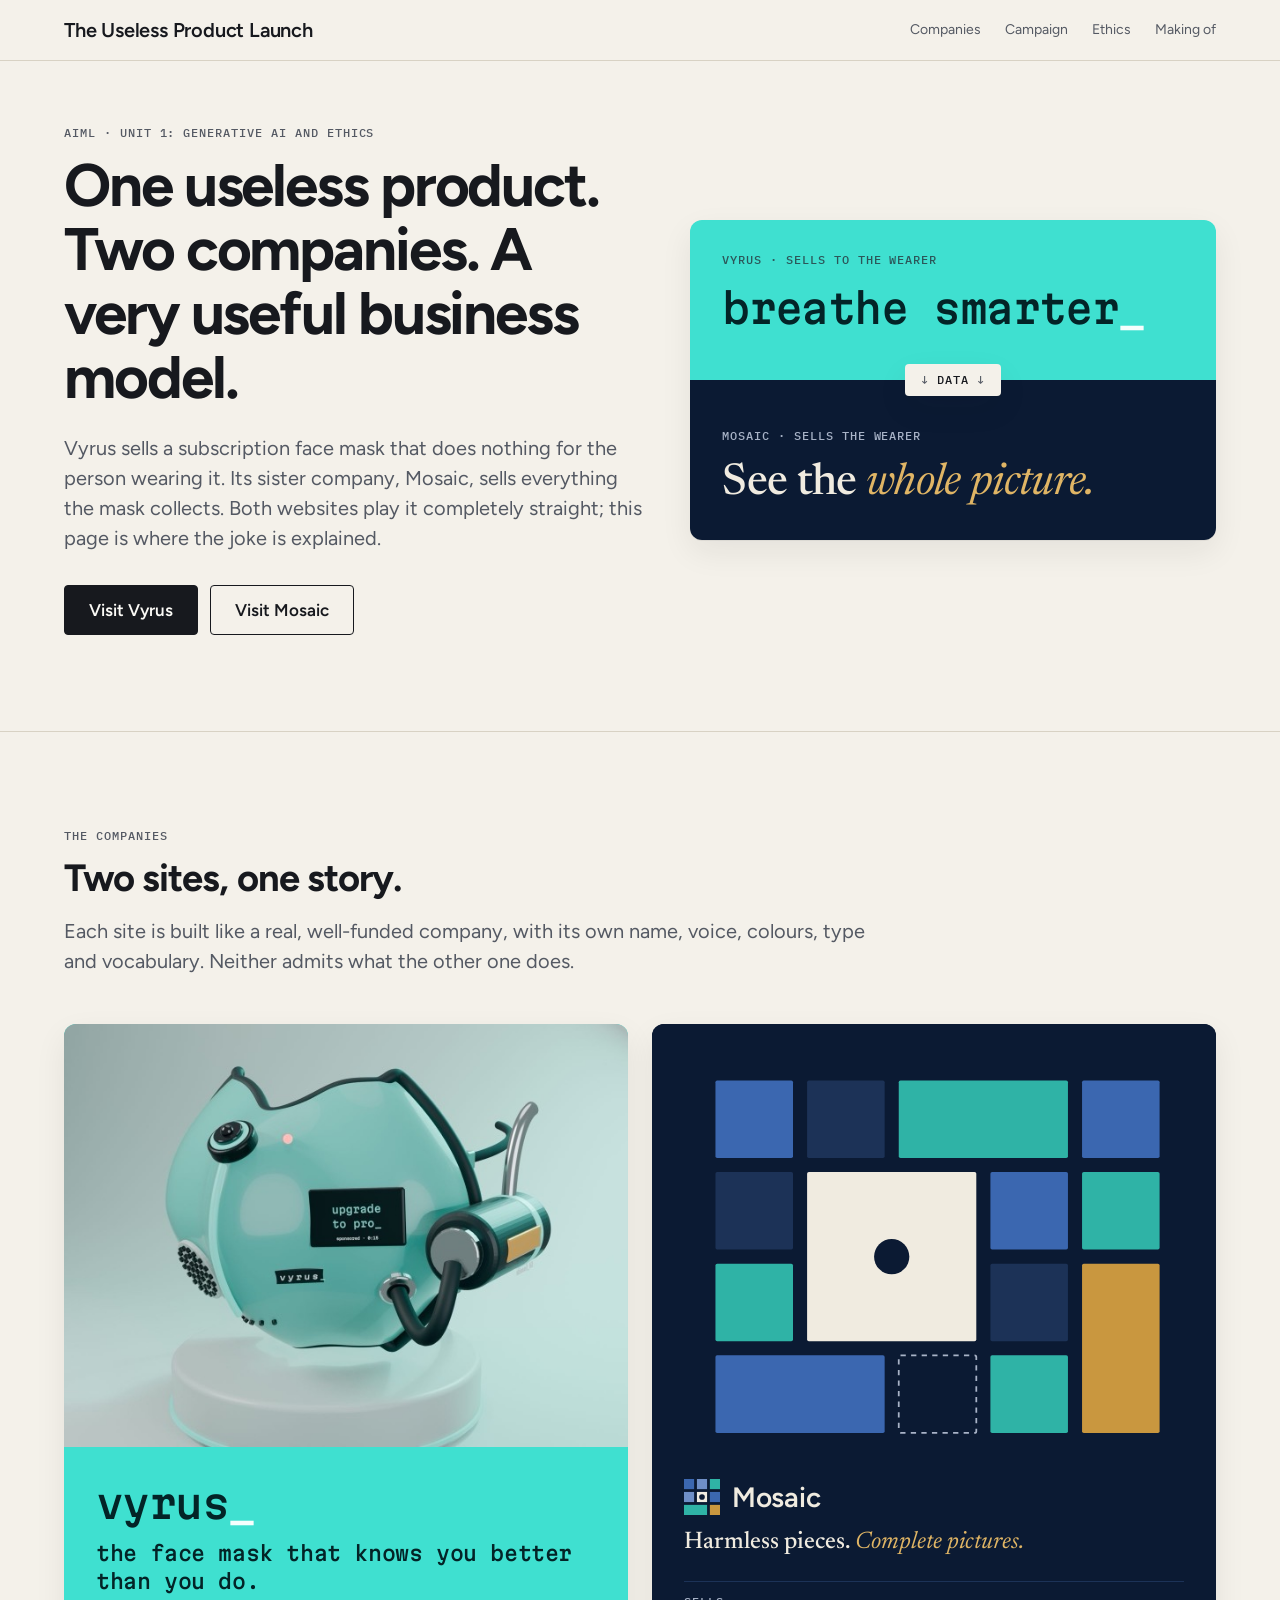
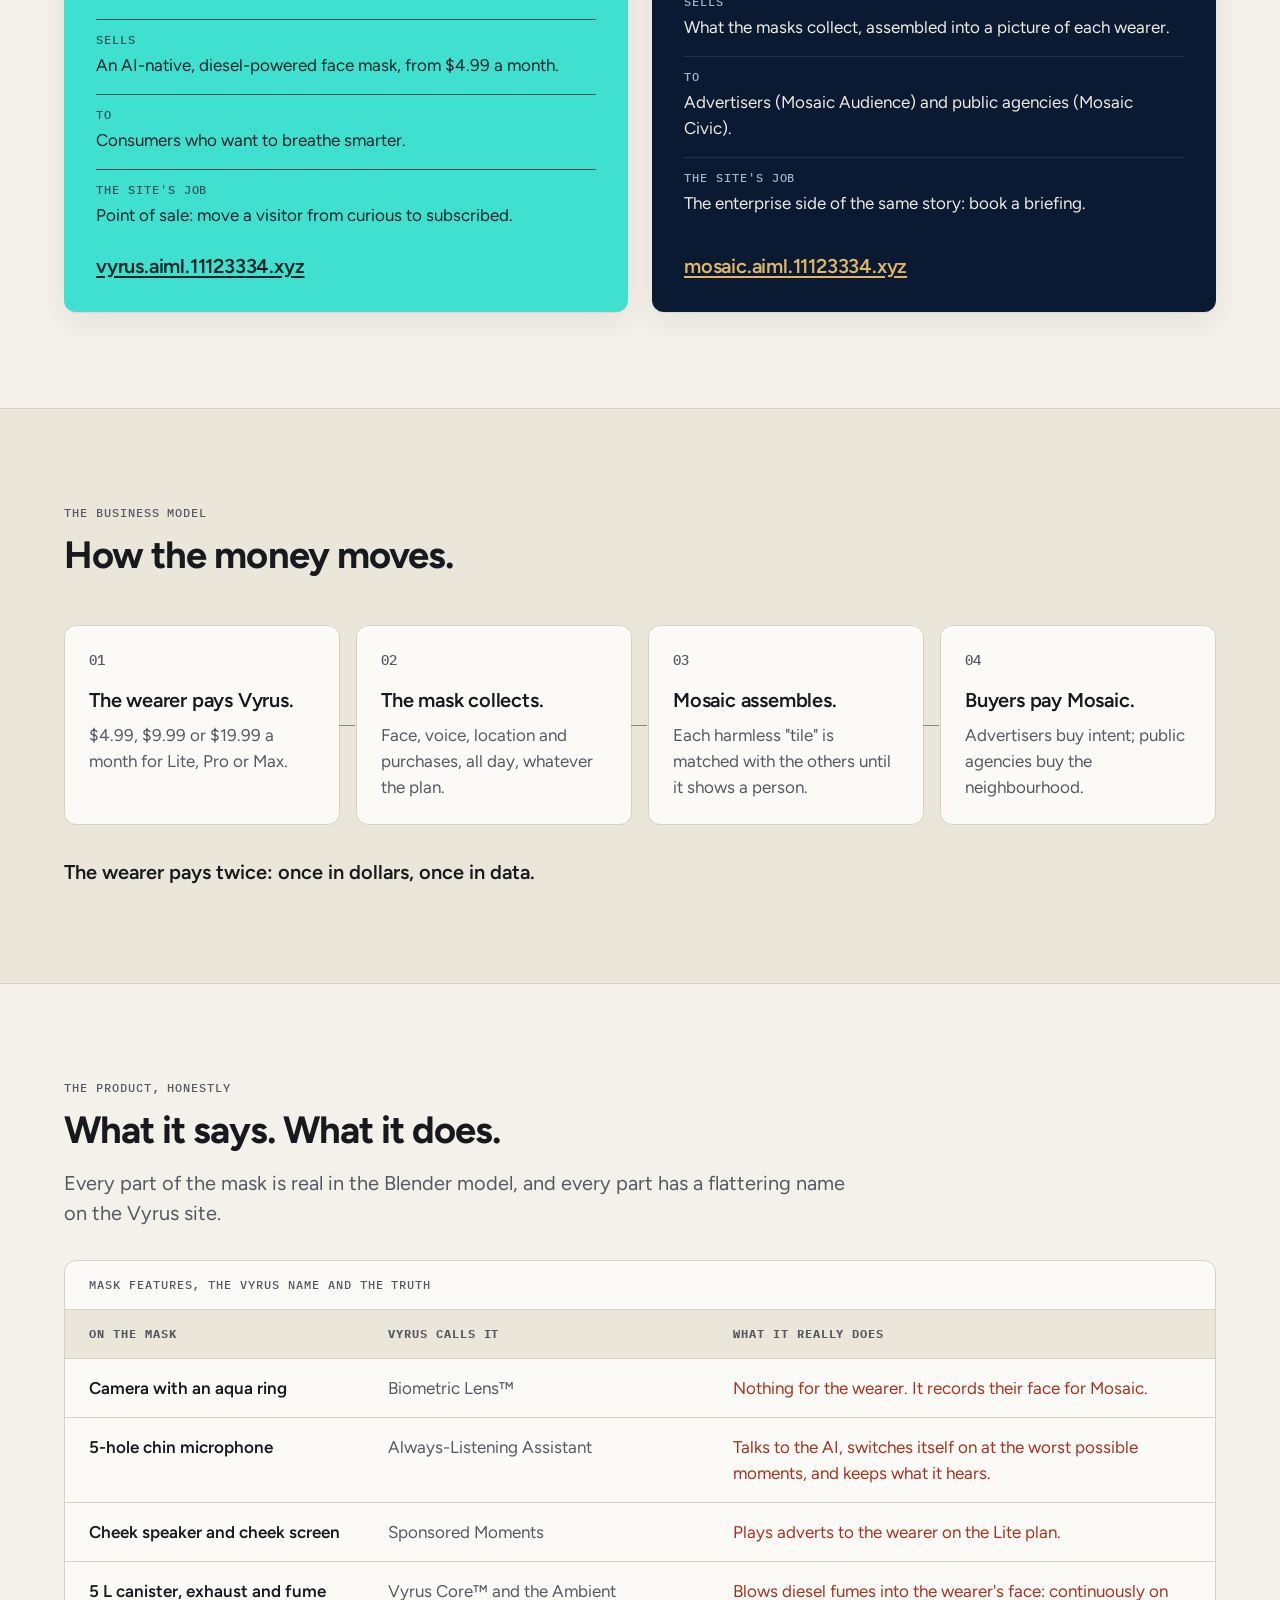
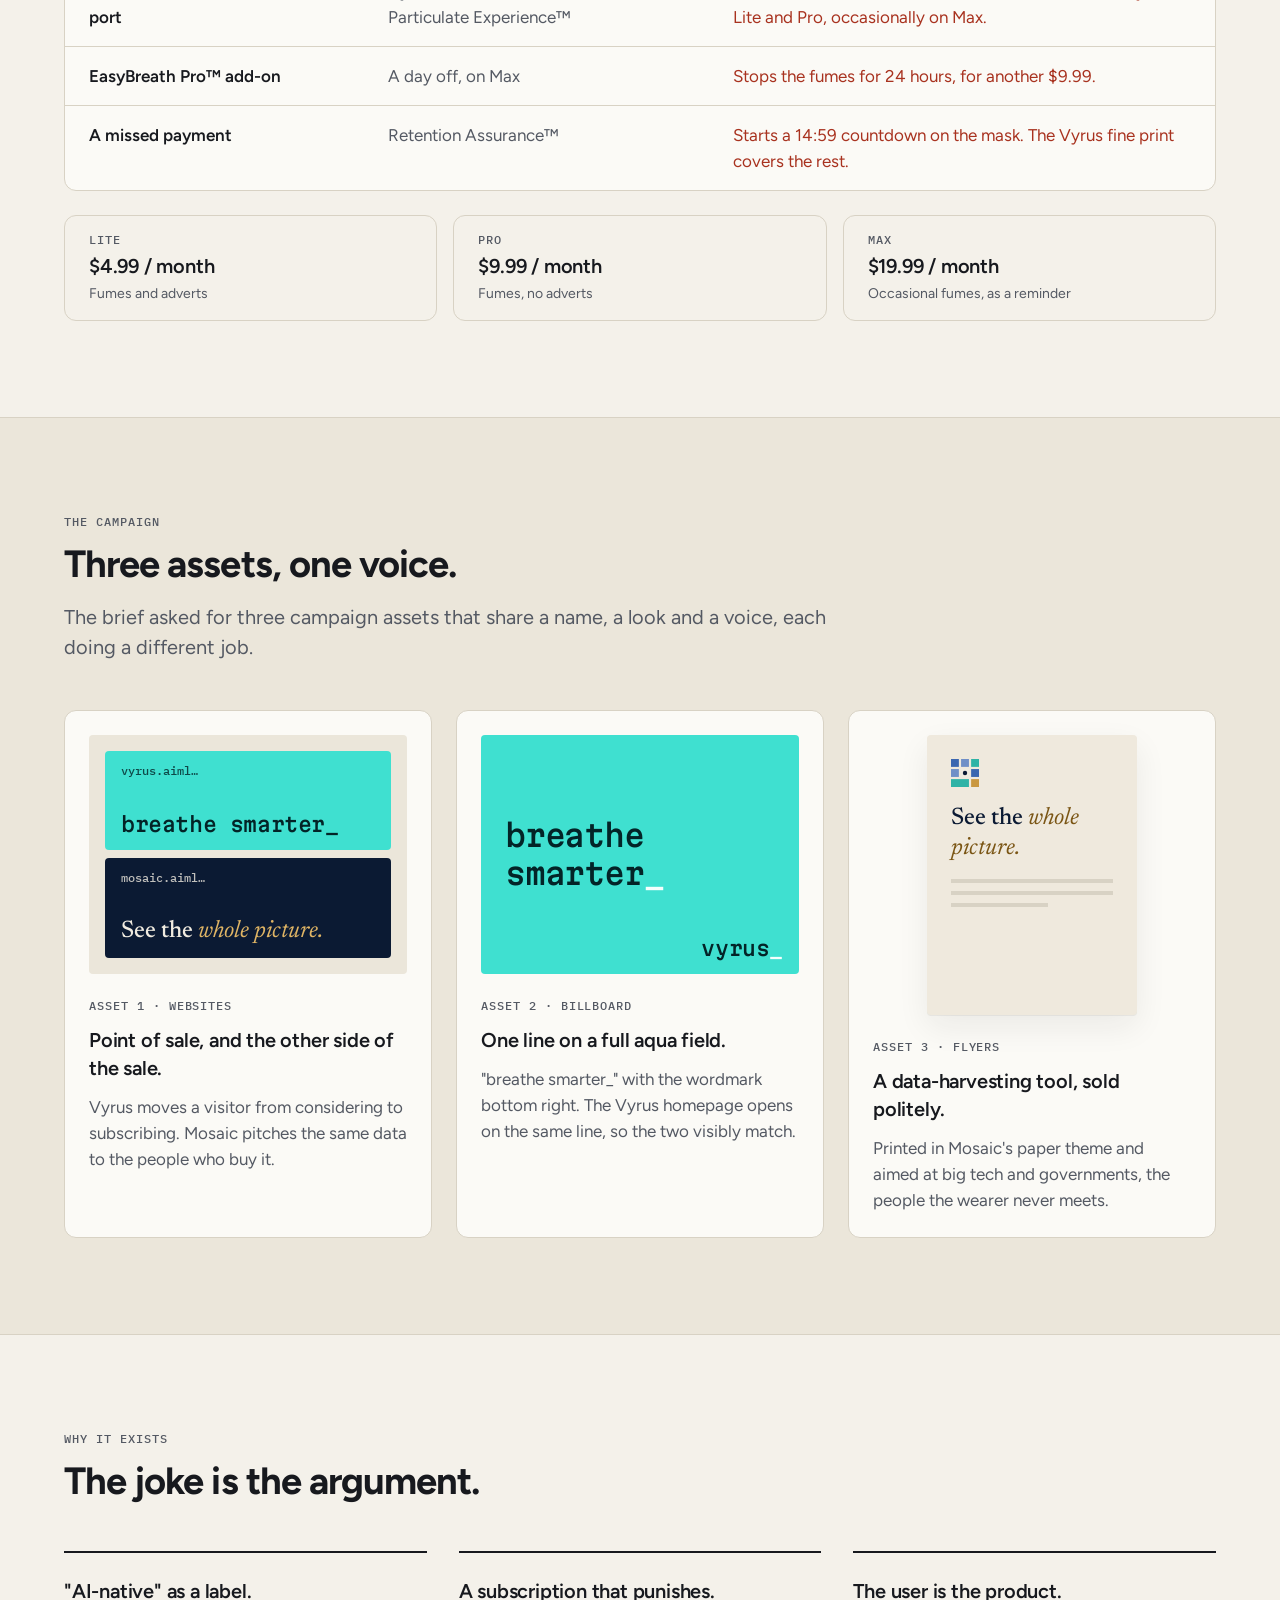
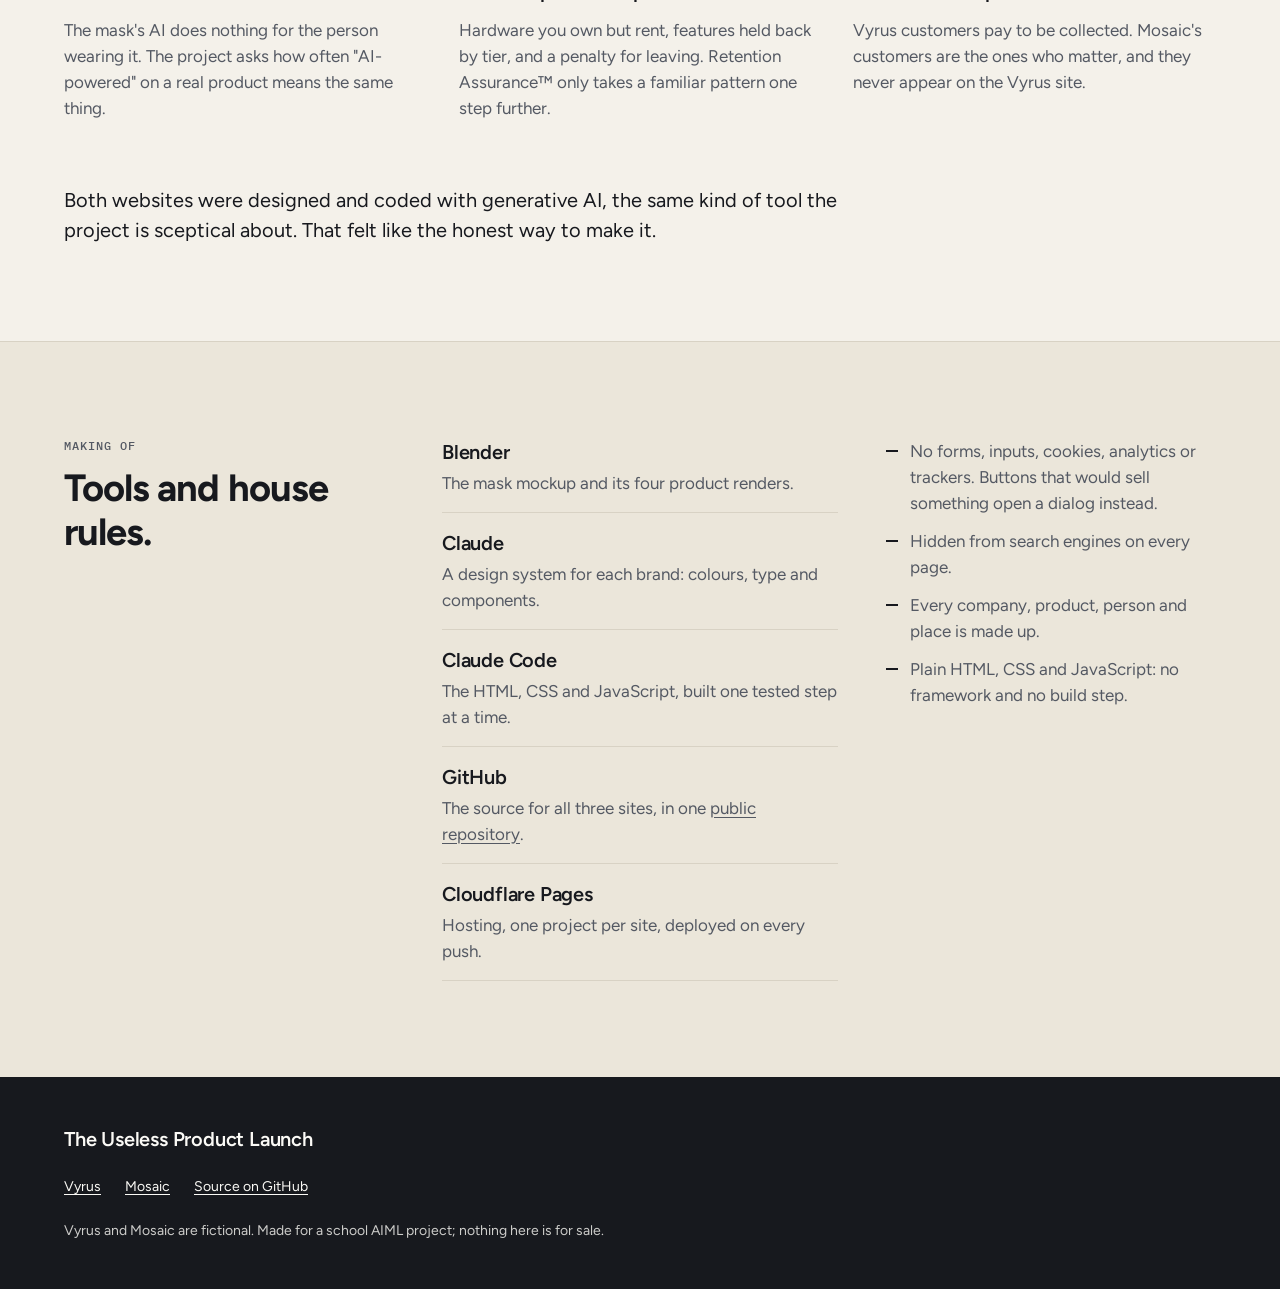
==== hub/index.html @ f1a710e7 "hub: project overview landing page and 404 Co-Authored-By: Claude Opus 5.5 <noreply@anthropic.com>" ====
<!doctype html>
<html lang="en-GB">
<head>
  <meta charset="utf-8">
  <meta name="viewport" content="width=device-width, initial-scale=1">
  <meta name="robots" content="noindex, nofollow">
  <title>The Useless Product Launch — Vyrus and Mosaic</title>
  <meta name="description" content="An AIML class project: Vyrus sells a useless subscription face mask, and its sister company Mosaic sells what the mask collects. Two straight-faced websites, and what they are for.">
  <meta property="og:type" content="website">
  <meta property="og:title" content="The Useless Product Launch — Vyrus and Mosaic">
  <meta property="og:description" content="One useless product. Two companies. A very useful business model.">
  <meta property="og:image" content="https://aiml.11123334.xyz/assets/img/mask-hero-640.jpg">
  <meta property="og:image:alt" content="Vyrus mask, three-quarter view, aqua shell with diesel canister">
  <link rel="icon" href="assets/img/favicon.svg" type="image/svg+xml">
  <link rel="preconnect" href="https://fonts.googleapis.com">
  <link rel="preconnect" href="https://fonts.gstatic.com" crossorigin>
  <link rel="stylesheet" href="https://fonts.googleapis.com/css2?family=Figtree:wght@400;600;700&family=IBM+Plex+Mono:wght@500&family=Martian+Mono:wght@500&family=Newsreader:ital,opsz,wght@0,6..72,500;1,6..72,400&display=swap">
  <link rel="stylesheet" href="assets/css/tokens.css">
  <link rel="stylesheet" href="assets/css/components.css">
  <link rel="stylesheet" href="assets/css/site.css">
</head>
<body>
  <a class="skip-link" href="#main">Skip to content</a>

  <header class="site-nav">
    <nav class="container nav-inner" aria-label="Main">
      <a class="hub-mark t-h3" href="/">The Useless Product Launch</a>
      <ul class="nav-links t-body-s">
        <li><a href="#companies">Companies</a></li>
        <li><a href="#campaign">Campaign</a></li>
        <li><a href="#ethics">Ethics</a></li>
        <li><a href="#making">Making of</a></li>
      </ul>
    </nav>
  </header>

  <main id="main">
    <section class="hero" aria-labelledby="hero-title">
      <div class="container hero-grid">
        <div class="hero-copy">
          <p class="t-label eyebrow">AIML · Unit 1: Generative AI and Ethics</p>
          <h1 class="t-display" id="hero-title">One useless product. Two companies. A very useful business model.</h1>
          <p class="t-lede measure">Vyrus sells a subscription face mask that does nothing for the person wearing it. Its sister company, Mosaic, sells everything the mask collects. Both websites play it completely straight; this page is where the joke is explained.</p>
          <div class="btn-row">
            <a class="btn btn-primary" href="https://vyrus.aiml.11123334.xyz/">Visit Vyrus</a>
            <a class="btn btn-secondary" href="https://mosaic.aiml.11123334.xyz/">Visit Mosaic</a>
          </div>
        </div>
        <figure class="split">
          <div class="split-vy">
            <p class="t-label">Vyrus · sells to the wearer</p>
            <p class="t-vy-display">breathe smarter<span class="vy-cursor" aria-hidden="true">_</span></p>
          </div>
          <p class="split-seam t-label"><span aria-hidden="true">↓</span> data <span aria-hidden="true">↓</span></p>
          <div class="split-mo">
            <p class="t-label">Mosaic · sells the wearer</p>
            <p class="t-mo-display">See the <em>whole picture.</em></p>
          </div>
          <figcaption class="visually-hidden">The two companies' headlines, one above the other, with data flowing from Vyrus to Mosaic.</figcaption>
        </figure>
      </div>
    </section>

    <section class="section" id="companies" aria-labelledby="companies-title">
      <div class="container">
        <p class="t-label eyebrow">The companies</p>
        <h2 class="t-h2" id="companies-title">Two sites, one story.</h2>
        <p class="t-lede measure section-lede">Each site is built like a real, well-funded company, with its own name, voice, colours, type and vocabulary. Neither admits what the other one does.</p>
        <div class="companies">
          <article class="company company-vy" aria-labelledby="vy-title">
            <img class="company-img" src="assets/img/mask-hero-640.jpg" width="640" height="480" loading="lazy" alt="Vyrus mask, three-quarter view, aqua shell with a diesel canister on the side, on a pale display plinth">
            <div class="company-body">
              <h3 class="t-vy-display" id="vy-title">vyrus<span class="vy-cursor" aria-hidden="true">_</span></h3>
              <p class="t-vy-heading">the face mask that knows you better than you do.</p>
              <dl class="facts t-body">
                <div><dt class="t-label">Sells</dt><dd>An AI-native, diesel-powered face mask, from $4.99 a month.</dd></div>
                <div><dt class="t-label">To</dt><dd>Consumers who want to breathe smarter.</dd></div>
                <div><dt class="t-label">The site's job</dt><dd>Point of sale: move a visitor from curious to subscribed.</dd></div>
              </dl>
              <a class="company-link t-h3" href="https://vyrus.aiml.11123334.xyz/">vyrus.aiml.11123334.xyz</a>
            </div>
          </article>
          <article class="company company-mo" aria-labelledby="mo-title">
            <svg class="company-art" viewBox="0 0 640 480" width="640" height="480" aria-hidden="true" focusable="false">
              <rect class="ms" x="0" y="0" width="640" height="480"/>
              <rect class="mb" x="72" y="64" width="88" height="88" rx="2"/><rect class="ml" x="176" y="64" width="88" height="88" rx="2"/><rect class="mt" x="280" y="64" width="192" height="88" rx="2"/><rect class="mb" x="488" y="64" width="88" height="88" rx="2"/>
              <rect class="ml" x="72" y="168" width="88" height="88" rx="2"/><rect class="mc" x="176" y="168" width="192" height="192" rx="2"/><rect class="mb" x="384" y="168" width="88" height="88" rx="2"/><rect class="mt" x="488" y="168" width="88" height="88" rx="2"/>
              <rect class="mt" x="72" y="272" width="88" height="88" rx="2"/><rect class="ml" x="384" y="272" width="88" height="88" rx="2"/><rect class="mg" x="488" y="272" width="88" height="192" rx="2"/>
              <rect class="mb" x="72" y="376" width="192" height="88" rx="2"/><rect class="md" x="280" y="376" width="88" height="88" rx="2"/><rect class="mt" x="384" y="376" width="88" height="88" rx="2"/>
              <circle class="me" cx="272" cy="264" r="20"/>
            </svg>
            <div class="company-body">
              <h3 class="lockup" id="mo-title"><img src="assets/img/mosaic-mark.svg" alt="" width="36" height="36">Mosaic</h3>
              <p class="t-mo-heading">Harmless pieces. <em>Complete pictures.</em></p>
              <dl class="facts t-body">
                <div><dt class="t-label">Sells</dt><dd>What the masks collect, assembled into a picture of each wearer.</dd></div>
                <div><dt class="t-label">To</dt><dd>Advertisers (Mosaic Audience) and public agencies (Mosaic Civic).</dd></div>
                <div><dt class="t-label">The site's job</dt><dd>The enterprise side of the same story: book a briefing.</dd></div>
              </dl>
              <a class="company-link t-h3" href="https://mosaic.aiml.11123334.xyz/">mosaic.aiml.11123334.xyz</a>
            </div>
          </article>
        </div>
      </div>
    </section>

    <section class="section section-sunken" id="money" aria-labelledby="money-title">
      <div class="container">
        <p class="t-label eyebrow">The business model</p>
        <h2 class="t-h2" id="money-title">How the money moves.</h2>
        <ol class="flow">
          <li class="flow-step"><span class="t-num flow-n">01</span><h3 class="t-h3">The wearer pays Vyrus.</h3><p class="t-body">$4.99, $9.99 or $19.99 a month for Lite, Pro or Max.</p></li>
          <li class="flow-step"><span class="t-num flow-n">02</span><h3 class="t-h3">The mask collects.</h3><p class="t-body">Face, voice, location and purchases, all day, whatever the plan.</p></li>
          <li class="flow-step"><span class="t-num flow-n">03</span><h3 class="t-h3">Mosaic assembles.</h3><p class="t-body">Each harmless "tile" is matched with the others until it shows a person.</p></li>
          <li class="flow-step"><span class="t-num flow-n">04</span><h3 class="t-h3">Buyers pay Mosaic.</h3><p class="t-body">Advertisers buy intent; public agencies buy the neighbourhood.</p></li>
        </ol>
        <p class="t-lede flow-close">The wearer pays twice: once in dollars, once in data.</p>
      </div>
    </section>

    <section class="section" id="product" aria-labelledby="product-title">
      <div class="container">
        <p class="t-label eyebrow">The product, honestly</p>
        <h2 class="t-h2" id="product-title">What it says. What it does.</h2>
        <p class="t-lede measure section-lede">Every part of the mask is real in the Blender model, and every part has a flattering name on the Vyrus site.</p>
        <div class="table-scroll" role="region" aria-labelledby="truth-caption" tabindex="0">
          <table class="truth t-body">
            <caption class="t-label" id="truth-caption">Mask features, the Vyrus name and the truth</caption>
            <thead class="t-label">
              <tr><th scope="col">On the mask</th><th scope="col">Vyrus calls it</th><th scope="col">What it really does</th></tr>
            </thead>
            <tbody>
              <tr><th scope="row">Camera with an aqua ring</th><td>Biometric Lens™</td><td>Nothing for the wearer. It records their face for Mosaic.</td></tr>
              <tr><th scope="row">5-hole chin microphone</th><td>Always-Listening Assistant</td><td>Talks to the AI, switches itself on at the worst possible moments, and keeps what it hears.</td></tr>
              <tr><th scope="row">Cheek speaker and cheek screen</th><td>Sponsored Moments</td><td>Plays adverts to the wearer on the Lite plan.</td></tr>
              <tr><th scope="row">5 L canister, exhaust and fume port</th><td>Vyrus Core™ and the Ambient Particulate Experience™</td><td>Blows diesel fumes into the wearer's face: continuously on Lite and Pro, occasionally on Max.</td></tr>
              <tr><th scope="row">EasyBreath Pro™ add-on</th><td>A day off, on Max</td><td>Stops the fumes for 24 hours, for another $9.99.</td></tr>
              <tr><th scope="row">A missed payment</th><td>Retention Assurance™</td><td>Starts a 14:59 countdown on the mask. The Vyrus fine print covers the rest.</td></tr>
            </tbody>
          </table>
        </div>
        <ul class="plans" aria-label="Vyrus plans">
          <li class="plan"><span class="t-label">Lite</span><span class="t-h3">$4.99 / month</span><span class="t-body-s">Fumes and adverts</span></li>
          <li class="plan"><span class="t-label">Pro</span><span class="t-h3">$9.99 / month</span><span class="t-body-s">Fumes, no adverts</span></li>
          <li class="plan"><span class="t-label">Max</span><span class="t-h3">$19.99 / month</span><span class="t-body-s">Occasional fumes, as a reminder</span></li>
        </ul>
      </div>
    </section>

    <section class="section section-sunken" id="campaign" aria-labelledby="campaign-title">
      <div class="container">
        <p class="t-label eyebrow">The campaign</p>
        <h2 class="t-h2" id="campaign-title">Three assets, one voice.</h2>
        <p class="t-lede measure section-lede">The brief asked for three campaign assets that share a name, a look and a voice, each doing a different job.</p>
        <div class="assets">
          <article class="asset">
            <div class="mock mock-web" aria-hidden="true">
              <div class="mock-web-vy"><span class="mock-url t-url">vyrus.aiml…</span><span class="t-vy-heading">breathe smarter_</span></div>
              <div class="mock-web-mo"><span class="mock-url t-url">mosaic.aiml…</span><span class="t-mo-heading">See the <em>whole picture.</em></span></div>
            </div>
            <p class="t-label">Asset 1 · Websites</p>
            <h3 class="t-h3">Point of sale, and the other side of the sale.</h3>
            <p class="t-body">Vyrus moves a visitor from considering to subscribing. Mosaic pitches the same data to the people who buy it.</p>
          </article>
          <article class="asset">
            <div class="mock mock-board" aria-hidden="true">
              <span class="t-vy-board">breathe smarter<span class="vy-cursor">_</span></span>
              <span class="mock-board-mark t-vy-heading">vyrus<span class="vy-cursor">_</span></span>
            </div>
            <p class="t-label">Asset 2 · Billboard</p>
            <h3 class="t-h3">One line on a full aqua field.</h3>
            <p class="t-body">"breathe smarter_" with the wordmark bottom right. The Vyrus homepage opens on the same line, so the two visibly match.</p>
          </article>
          <article class="asset">
            <div class="mock mock-flyer" aria-hidden="true">
              <img src="assets/img/mosaic-mark.svg" alt="" width="28" height="28">
              <span class="t-mo-heading">See the <em>whole picture.</em></span>
              <span class="mock-lines"><span></span><span></span><span></span></span>
            </div>
            <p class="t-label">Asset 3 · Flyers</p>
            <h3 class="t-h3">A data-harvesting tool, sold politely.</h3>
            <p class="t-body">Printed in Mosaic's paper theme and aimed at big tech and governments, the people the wearer never meets.</p>
          </article>
        </div>
      </div>
    </section>

    <section class="section" id="ethics" aria-labelledby="ethics-title">
      <div class="container">
        <p class="t-label eyebrow">Why it exists</p>
        <h2 class="t-h2" id="ethics-title">The joke is the argument.</h2>
        <div class="points">
          <article class="point"><h3 class="t-h3">"AI-native" as a label.</h3><p class="t-body">The mask's AI does nothing for the person wearing it. The project asks how often "AI-powered" on a real product means the same thing.</p></article>
          <article class="point"><h3 class="t-h3">A subscription that punishes.</h3><p class="t-body">Hardware you own but rent, features held back by tier, and a penalty for leaving. Retention Assurance™ only takes a familiar pattern one step further.</p></article>
          <article class="point"><h3 class="t-h3">The user is the product.</h3><p class="t-body">Vyrus customers pay to be collected. Mosaic's customers are the ones who matter, and they never appear on the Vyrus site.</p></article>
        </div>
        <p class="t-lede measure closing">Both websites were designed and coded with generative AI, the same kind of tool the project is sceptical about. That felt like the honest way to make it.</p>
      </div>
    </section>

    <section class="section section-sunken" id="making" aria-labelledby="making-title">
      <div class="container making">
        <div>
          <p class="t-label eyebrow">Making of</p>
          <h2 class="t-h2" id="making-title">Tools and house rules.</h2>
        </div>
        <dl class="tools t-body">
          <div><dt class="t-h3">Blender</dt><dd>The mask mockup and its four product renders.</dd></div>
          <div><dt class="t-h3">Claude</dt><dd>A design system for each brand: colours, type and components.</dd></div>
          <div><dt class="t-h3">Claude Code</dt><dd>The HTML, CSS and JavaScript, built one tested step at a time.</dd></div>
          <div><dt class="t-h3">GitHub</dt><dd>The source for all three sites, in one <a href="https://github.com/notKivon/Vyrus-Mosaic">public repository</a>.</dd></div>
          <div><dt class="t-h3">Cloudflare Pages</dt><dd>Hosting, one project per site, deployed on every push.</dd></div>
        </dl>
        <ul class="rules t-body">
          <li>No forms, inputs, cookies, analytics or trackers. Buttons that would sell something open a dialog instead.</li>
          <li>Hidden from search engines on every page.</li>
          <li>Every company, product, person and place is made up.</li>
          <li>Plain HTML, CSS and JavaScript: no framework and no build step.</li>
        </ul>
      </div>
    </section>
  </main>

  <footer class="site-footer">
    <div class="container footer-inner">
      <p class="hub-mark t-h3">The Useless Product Launch</p>
      <ul class="footer-links t-body-s">
        <li><a href="https://vyrus.aiml.11123334.xyz/">Vyrus</a></li>
        <li><a href="https://mosaic.aiml.11123334.xyz/">Mosaic</a></li>
        <li><a href="https://github.com/notKivon/Vyrus-Mosaic">Source on GitHub</a></li>
      </ul>
      <p class="t-body-s footer-fine">Vyrus and Mosaic are fictional. Made for a school AIML project; nothing here is for sale.</p>
    </div>
  </footer>
</body>
</html>
---- hub/assets/css/tokens.css ----
/* Project hub tokens (written by hand, 24 Sep 2026). Single source for every colour, font and size: never hard-code these values elsewhere. */
:root{
  --paper:#f4f1ea;
  --card:#fbfaf6;
  --sunken:#ebe6da;
  --ink:#17191e;
  --ink-muted:#545963;
  --ink-inverse:#fbfaf6;
  --line:#d8d2c4;
  --line-strong:#8a8578;
  --flag:#a8321f;
  --focus:#17191e;
  /* Specimen colours, copied from each brand's tokens.css; used only inside specimen panels */
  --vy-aqua:#3fe0d0;
  --vy-aqua-soft:#9ceee4;
  --vy-ink:#032427;
  --vy-ink-muted:#2c5659;
  --vy-raised:#f5fffd;
  --mo-ground:#0b1a33;
  --mo-raised:#11244a;
  --mo-stone:#1c3257;
  --mo-ink:#f0ebe0;
  --mo-ink-muted:#a8b3c7;
  --mo-blue:#3b67b0;
  --mo-teal:#2fb3a6;
  --mo-brass:#c9973f;
  --mo-brass-strong:#e0b565;
  --mo-paper:#efe9dd;
  --mo-paper-ink:#0b1a33;
  --mo-paper-brass:#7a5514;
  --font-sans:"Figtree", "Helvetica Neue", Arial, sans-serif;
  --font-mono:"IBM Plex Mono", ui-monospace, Menlo, monospace;
  --font-vy:"Martian Mono", ui-monospace, Menlo, monospace;
  --font-mo:"Newsreader", "Iowan Old Style", Georgia, serif;
  --space-1:4px;
  --space-2:8px;
  --space-3:12px;
  --space-4:16px;
  --space-6:24px;
  --space-8:32px;
  --space-12:48px;
  --space-16:64px;
  --space-24:96px;
  --radius-sm:4px;
  --radius-md:12px;
  --rule:1px;
  --measure:62ch;
  --container:1200px;
  --shadow-card:0 1px 0 rgba(23,25,30,0.06), 0 12px 32px rgba(23,25,30,0.07);
}
/* Type scale: one class per named style (.t-<name>) */
.t-display{font-family:var(--font-sans);font-size:60px;line-height:64px;font-weight:700;letter-spacing:-0.035em;}
.t-h2{font-family:var(--font-sans);font-size:38px;line-height:44px;font-weight:700;letter-spacing:-0.025em;}
.t-h3{font-family:var(--font-sans);font-size:20px;line-height:28px;font-weight:600;letter-spacing:-0.01em;}
.t-lede{font-family:var(--font-sans);font-size:20px;line-height:30px;font-weight:400;}
.t-body{font-family:var(--font-sans);font-size:17px;line-height:26px;font-weight:400;}
.t-body-s{font-family:var(--font-sans);font-size:14px;line-height:20px;font-weight:400;}
.t-label{font-family:var(--font-mono);font-size:12px;line-height:16px;font-weight:500;letter-spacing:0.08em;text-transform:uppercase;}
.t-num{font-family:var(--font-mono);font-size:14px;line-height:20px;font-weight:500;font-variant-numeric:tabular-nums;}
/* Specimen styles: each brand's own display type, for its panel only */
.t-vy-display{font-family:var(--font-vy);font-size:40px;line-height:48px;font-weight:500;letter-spacing:-0.04em;}
.t-vy-heading{font-family:var(--font-vy);font-size:20px;line-height:28px;font-weight:500;letter-spacing:-0.02em;}
.t-mo-display{font-family:var(--font-mo);font-size:44px;line-height:48px;font-weight:500;letter-spacing:-0.015em;}
.t-mo-heading{font-family:var(--font-mo);font-size:24px;line-height:30px;font-weight:500;}
.t-mo-display em,.t-mo-heading em{font-style:italic;font-weight:400;color:var(--mo-brass-strong)}
/* Mock-up type: the small URL and the billboard line inside the campaign mock-ups */
.t-url{font-family:var(--font-mono);font-size:12px;line-height:16px;font-weight:500;}
.t-vy-board{font-family:var(--font-vy);font-size:30px;line-height:38px;font-weight:500;letter-spacing:-0.04em;}
/* Component type: button labels and the Mosaic lockup (a logo size) */
.btn{font-family:var(--font-sans);font-size:17px;line-height:24px;font-weight:600;}
.lockup{font-family:var(--font-sans);font-size:28px;line-height:36px;font-weight:600;letter-spacing:-0.01em;}
/* Phone: shrink display sizes below 640px */
@media (max-width:640px){.t-display{font-size:40px;line-height:44px}.t-h2{font-size:30px;line-height:36px}.t-lede{font-size:18px;line-height:28px}.t-vy-display{font-size:30px;line-height:38px}.t-mo-display{font-size:34px;line-height:40px}}
---- hub/assets/css/components.css ----
/* Project hub components. Colours, type and spacing come from tokens.css only. */

/* Buttons */
.btn{display:inline-flex;align-items:center;justify-content:center;min-height:48px;padding:var(--space-3) var(--space-6);border:var(--rule) solid var(--ink);border-radius:var(--radius-sm);text-decoration:none;transition:background-color .15s ease,color .15s ease}
.btn-primary{background:var(--ink);color:var(--ink-inverse)}
.btn-primary:hover{background:var(--card);color:var(--ink)}
.btn-secondary{background:transparent;color:var(--ink)}
.btn-secondary:hover{background:var(--ink);color:var(--ink-inverse)}

/* Focus and skip link */
:focus-visible{outline:2px solid var(--focus);outline-offset:3px}
.skip-link{position:absolute;left:var(--space-4);top:-100px;z-index:10;padding:var(--space-2) var(--space-4);background:var(--ink);color:var(--ink-inverse);border-radius:var(--radius-sm)}
.skip-link:focus{top:var(--space-4)}
.visually-hidden{position:absolute;width:1px;height:1px;overflow:hidden;clip:rect(0 0 0 0);white-space:nowrap}

/* Labels and eyebrows */
.eyebrow{color:var(--ink-muted);margin-bottom:var(--space-3)}

/* Specimen details borrowed from each brand */
.vy-cursor{color:var(--vy-raised)}
.lockup{display:inline-flex;align-items:center;gap:var(--space-3);color:var(--mo-ink)}

/* Fact list inside a company card */
.facts{display:grid;gap:var(--space-4);margin:var(--space-6) 0}
.facts div{display:grid;gap:var(--space-1);padding-top:var(--space-3);border-top:var(--rule) solid currentColor}

/* Table that scrolls inside its own region on phones */
.table-scroll{overflow-x:auto;margin-top:var(--space-8);border:var(--rule) solid var(--line);border-radius:var(--radius-md);background:var(--card)}
.truth{width:100%;min-width:720px;border-collapse:collapse;text-align:left}
.truth caption{padding:var(--space-4) var(--space-6);text-align:left;color:var(--ink-muted);border-bottom:var(--rule) solid var(--line)}
.truth th,.truth td{padding:var(--space-4) var(--space-6);vertical-align:top;border-bottom:var(--rule) solid var(--line)}
.truth thead th{color:var(--ink-muted);background:var(--sunken)}
.truth tbody th{font-weight:600;width:26%}
.truth tbody td:nth-child(2){width:30%;color:var(--ink-muted)}
.truth tbody td:last-child{color:var(--flag)}
.truth tbody tr:last-child th,.truth tbody tr:last-child td{border-bottom:0}
---- hub/assets/css/site.css ----
/* Project hub layout. Tokens and type classes live in tokens.css; components in components.css. */
*,*::before,*::after{box-sizing:border-box}
html{scroll-behavior:smooth}
body{margin:0;background:var(--paper);color:var(--ink);font-family:var(--font-sans)}
h1,h2,h3,p,dl,dd,ol,ul,figure{margin:0}
ol,ul{padding:0;list-style:none}
img,svg{display:block;max-width:100%;height:auto}
a{color:inherit;text-underline-offset:3px}
.container{width:100%;max-width:var(--container);margin:0 auto;padding:0 var(--space-6)}
.measure{max-width:var(--measure)}
.section{padding:var(--space-24) 0;border-top:var(--rule) solid var(--line)}
.section-sunken{background:var(--sunken)}
.section-lede{margin-top:var(--space-4);color:var(--ink-muted)}
.btn-row{display:flex;flex-wrap:wrap;gap:var(--space-3);margin-top:var(--space-8)}

/* Nav */
.site-nav{border-bottom:var(--rule) solid var(--line)}
.nav-inner{display:flex;flex-wrap:wrap;align-items:center;justify-content:space-between;gap:var(--space-2) var(--space-6);padding-top:var(--space-4);padding-bottom:var(--space-4)}
.hub-mark{text-decoration:none}
.nav-links{display:flex;flex-wrap:wrap;gap:var(--space-2) var(--space-6)}
.nav-links a{color:var(--ink-muted);text-decoration:none}
.nav-links a:hover{color:var(--ink);text-decoration:underline}

/* Hero */
.hero{padding:var(--space-16) 0 var(--space-24)}
.hero-grid{display:grid;gap:var(--space-12);align-items:center}
.hero-copy .t-lede{margin-top:var(--space-6);color:var(--ink-muted)}
.split{display:grid;border-radius:var(--radius-md);overflow:hidden;box-shadow:var(--shadow-card)}
.split-vy,.split-mo{display:grid;gap:var(--space-4);padding:var(--space-8)}
.split-vy{background:var(--vy-aqua);color:var(--vy-ink);padding-bottom:var(--space-12)}
.split-mo{background:var(--mo-ground);color:var(--mo-ink);padding-top:var(--space-12)}
.split-vy .t-label{color:var(--vy-ink-muted)}
.split-mo .t-label{color:var(--mo-ink-muted)}
.split-seam{justify-self:center;margin:calc(-1 * var(--space-4)) 0;z-index:1;padding:var(--space-2) var(--space-4);background:var(--paper);color:var(--ink);border-radius:var(--radius-sm);box-shadow:var(--shadow-card)}
.split-seam span{color:var(--ink-muted)}
@media (min-width:960px){.hero-grid{grid-template-columns:1.1fr 1fr}}

/* Companies */
.companies{display:grid;gap:var(--space-6);margin-top:var(--space-12)}
.company{display:flex;flex-direction:column;border-radius:var(--radius-md);overflow:hidden;box-shadow:var(--shadow-card)}
.company-vy{background:var(--vy-aqua);color:var(--vy-ink)}
.company-mo{background:var(--mo-ground);color:var(--mo-ink)}
.company-img,.company-art{width:100%;aspect-ratio:4 / 3;object-fit:cover}
.company-vy .company-img{background:var(--vy-aqua-soft)}
.company-body{display:flex;flex-direction:column;flex:1;padding:var(--space-8)}
.company-body > .t-vy-heading,.company-body > .t-mo-heading{margin-top:var(--space-3)}
.company-vy .facts dt{color:var(--vy-ink-muted)}
.company-mo .facts dt{color:var(--mo-ink-muted)}
.company-vy .facts div{border-color:var(--vy-ink-muted)}
.company-mo .facts div{border-color:var(--mo-stone)}
.company-link{margin-top:auto;overflow-wrap:anywhere}
.company-mo .company-link{color:var(--mo-brass-strong)}
.company-art .ms{fill:var(--mo-ground)}
.company-art .mb{fill:var(--mo-blue)}
.company-art .ml{fill:var(--mo-stone)}
.company-art .mt{fill:var(--mo-teal)}
.company-art .mc{fill:var(--mo-ink)}
.company-art .mg{fill:var(--mo-brass)}
.company-art .md{fill:none;stroke:var(--mo-ink-muted);stroke-width:2;stroke-dasharray:6 6}
.company-art .me{fill:var(--mo-ground)}
@media (min-width:720px){.companies{grid-template-columns:1fr 1fr}}

/* Money flow */
.flow{display:grid;gap:var(--space-4);margin-top:var(--space-12);counter-reset:none}
.flow-step{position:relative;display:grid;gap:var(--space-2);align-content:start;padding:var(--space-6);background:var(--card);border:var(--rule) solid var(--line);border-radius:var(--radius-md)}
.flow-step .t-body{color:var(--ink-muted)}
.flow-n{color:var(--ink-muted);margin-bottom:var(--space-2)}
.flow-close{margin-top:var(--space-8);font-weight:600}
@media (min-width:800px){
  .flow{grid-template-columns:repeat(4,1fr)}
  .flow-step:not(:last-child)::after{content:"";position:absolute;top:50%;right:calc(-1 * var(--space-4));width:var(--space-4);border-top:var(--rule) solid var(--line-strong)}
}

/* Plans */
.plans{display:grid;gap:var(--space-4);margin-top:var(--space-6)}
.plan{display:grid;gap:var(--space-1);padding:var(--space-4) var(--space-6);border:var(--rule) solid var(--line);border-radius:var(--radius-md)}
.plan .t-label,.plan .t-body-s{color:var(--ink-muted)}
@media (min-width:640px){.plans{grid-template-columns:repeat(3,1fr)}}

/* Campaign assets */
.assets{display:grid;gap:var(--space-6);margin-top:var(--space-12)}
.asset{display:grid;gap:var(--space-3);align-content:start;padding:var(--space-6);background:var(--card);border:var(--rule) solid var(--line);border-radius:var(--radius-md)}
.asset .t-label,.asset .t-body{color:var(--ink-muted)}
.mock{aspect-ratio:4 / 3;margin-bottom:var(--space-3);border-radius:var(--radius-sm);overflow:hidden}
.mock-web{display:grid;grid-template-rows:1fr 1fr;gap:var(--space-2);padding:var(--space-4);background:var(--sunken)}
.mock-web-vy,.mock-web-mo{display:grid;align-content:space-between;padding:var(--space-3) var(--space-4);border-radius:var(--radius-sm)}
.mock-web-vy{background:var(--vy-aqua);color:var(--vy-ink)}
.mock-web-mo{background:var(--mo-ground);color:var(--mo-ink)}
.mock-url{opacity:.8}
.mock-board{position:relative;display:grid;place-items:center;padding:var(--space-6);background:var(--vy-aqua);color:var(--vy-ink)}
.mock-board-mark{position:absolute;right:var(--space-4);bottom:var(--space-3)}
.mock-flyer{display:grid;align-content:start;gap:var(--space-4);width:66%;margin-left:auto;margin-right:auto;aspect-ratio:3 / 4;padding:var(--space-6);background:var(--mo-paper);color:var(--mo-paper-ink);box-shadow:var(--shadow-card)}
.mock-flyer .t-mo-heading em{color:var(--mo-paper-brass)}
.mock-lines{display:grid;gap:var(--space-2);margin-top:auto}
.mock-lines span{height:var(--space-1);background:var(--line)}
.mock-lines span:last-child{width:60%}
.mock-flyer + .t-label{margin-top:0}
@media (min-width:960px){.assets{grid-template-columns:repeat(3,1fr)}}

/* Ethics */
.points{display:grid;gap:var(--space-8);margin-top:var(--space-12)}
.point{display:grid;gap:var(--space-3);align-content:start;padding-top:var(--space-6);border-top:2px solid var(--ink)}
.point .t-body{color:var(--ink-muted)}
.closing{margin-top:var(--space-16)}
@media (min-width:800px){.points{grid-template-columns:repeat(3,1fr)}}

/* Making of */
.making{display:grid;gap:var(--space-12)}
.tools{display:grid;gap:0}
.tools div{display:grid;gap:var(--space-1);padding:var(--space-4) 0;border-bottom:var(--rule) solid var(--line)}
.tools div:first-child{padding-top:0}
.tools dd{color:var(--ink-muted)}
.rules{display:grid;gap:var(--space-3)}
.rules li{padding-left:var(--space-6);position:relative;color:var(--ink-muted)}
.rules li::before{content:"";position:absolute;left:0;top:var(--space-3);width:var(--space-3);border-top:2px solid var(--ink)}
@media (min-width:960px){.making{grid-template-columns:1fr 1.2fr 1fr;align-items:start}}

/* Footer */
.site-footer{padding:var(--space-12) 0;background:var(--ink);color:var(--ink-inverse)}
.footer-inner{display:grid;gap:var(--space-6)}
.footer-links{display:flex;flex-wrap:wrap;gap:var(--space-2) var(--space-6)}
.footer-fine{opacity:.8}
.site-footer :focus-visible{outline-color:var(--ink-inverse)}

@media (max-width:640px){
  .container{padding:0 var(--space-4)}
  .section{padding:var(--space-16) 0}
  .hero{padding:var(--space-12) 0 var(--space-16)}
  .split-vy,.split-mo,.company-body{padding:var(--space-6)}
}
@media (prefers-reduced-motion:reduce){html{scroll-behavior:auto}*{transition:none!important}}
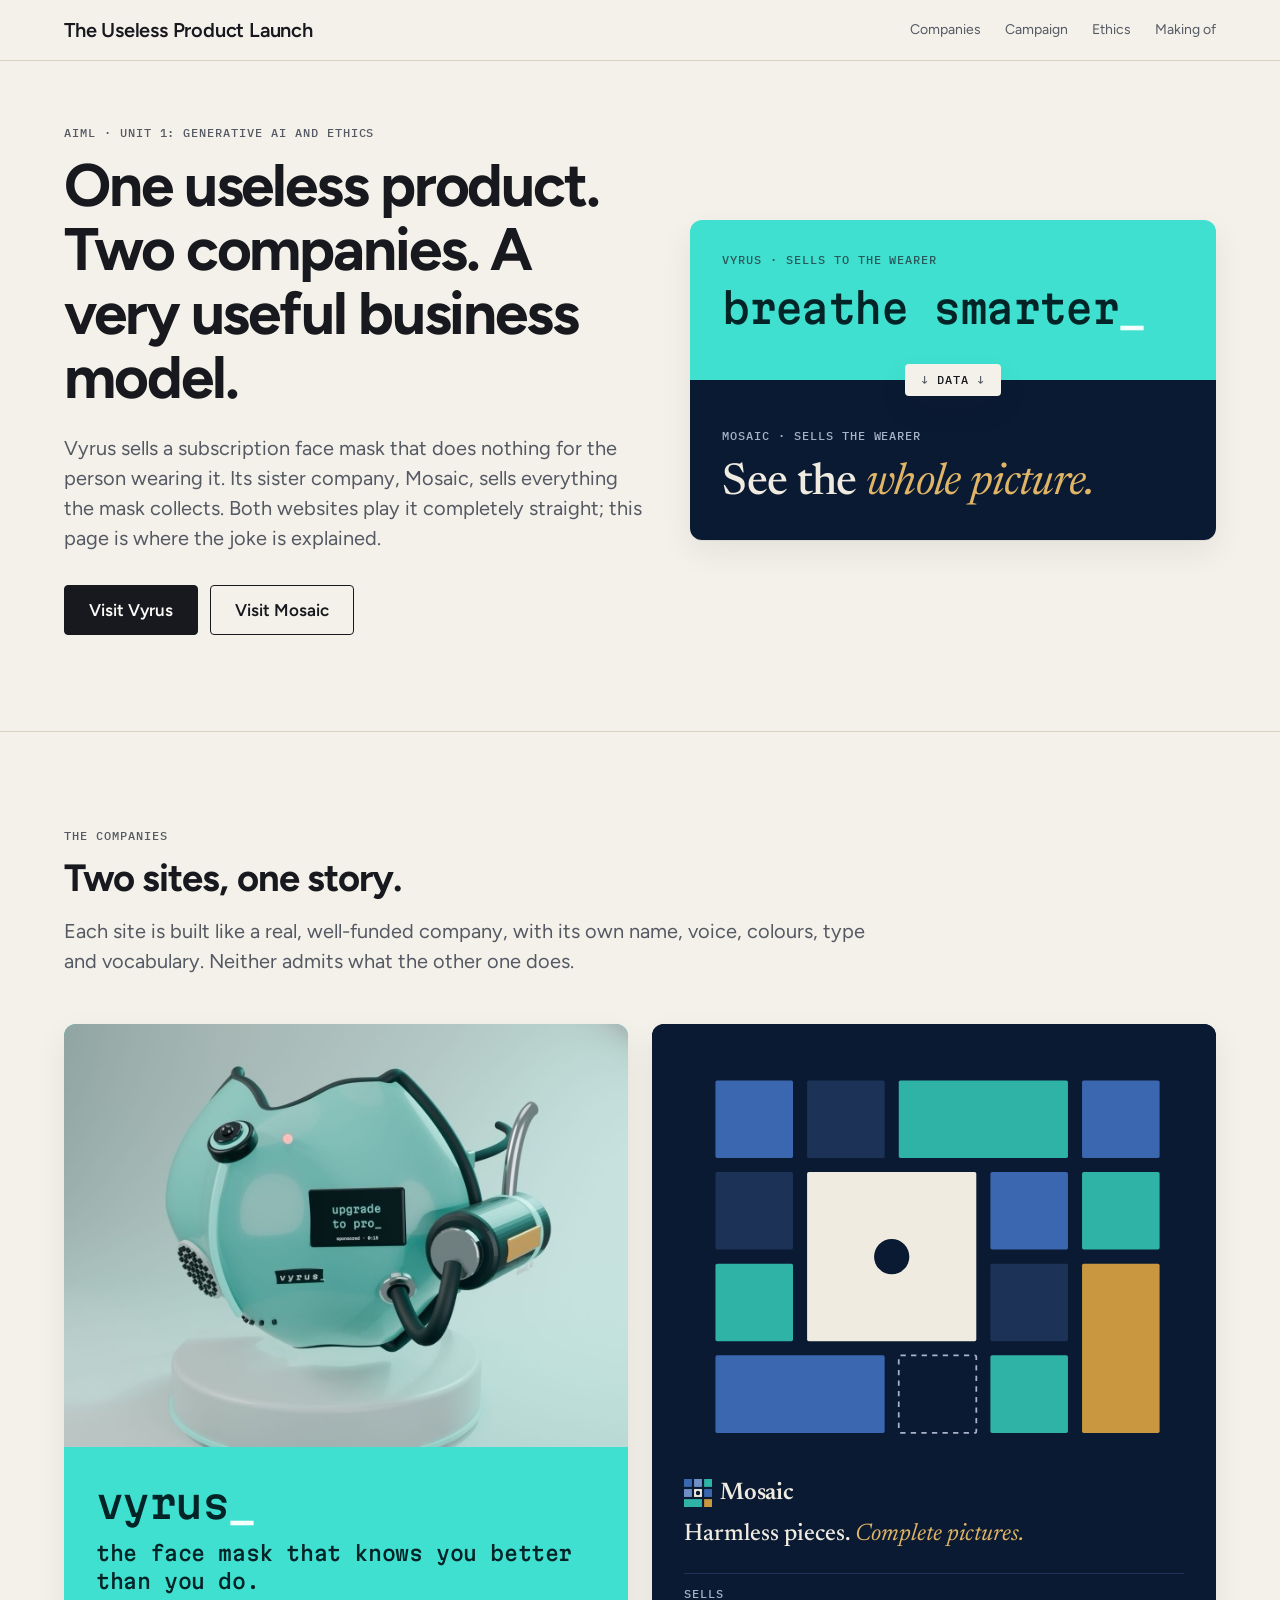
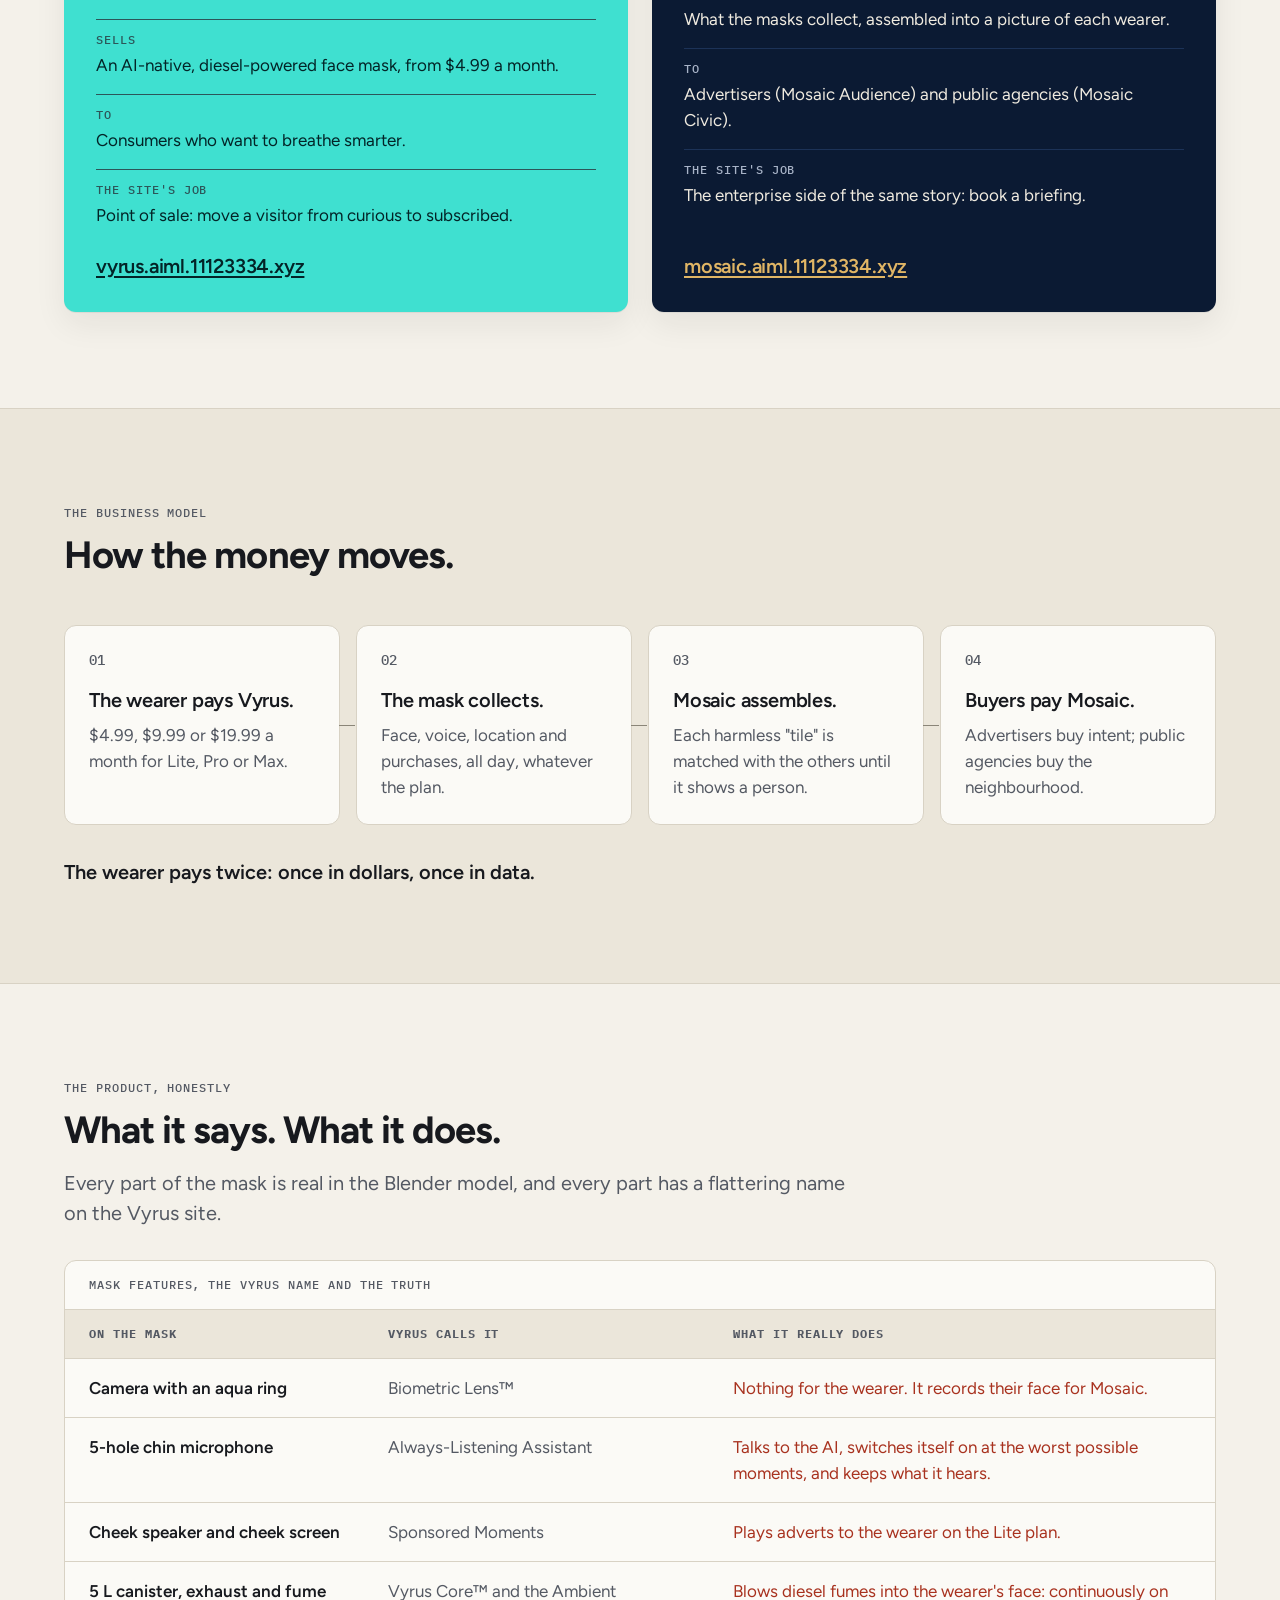
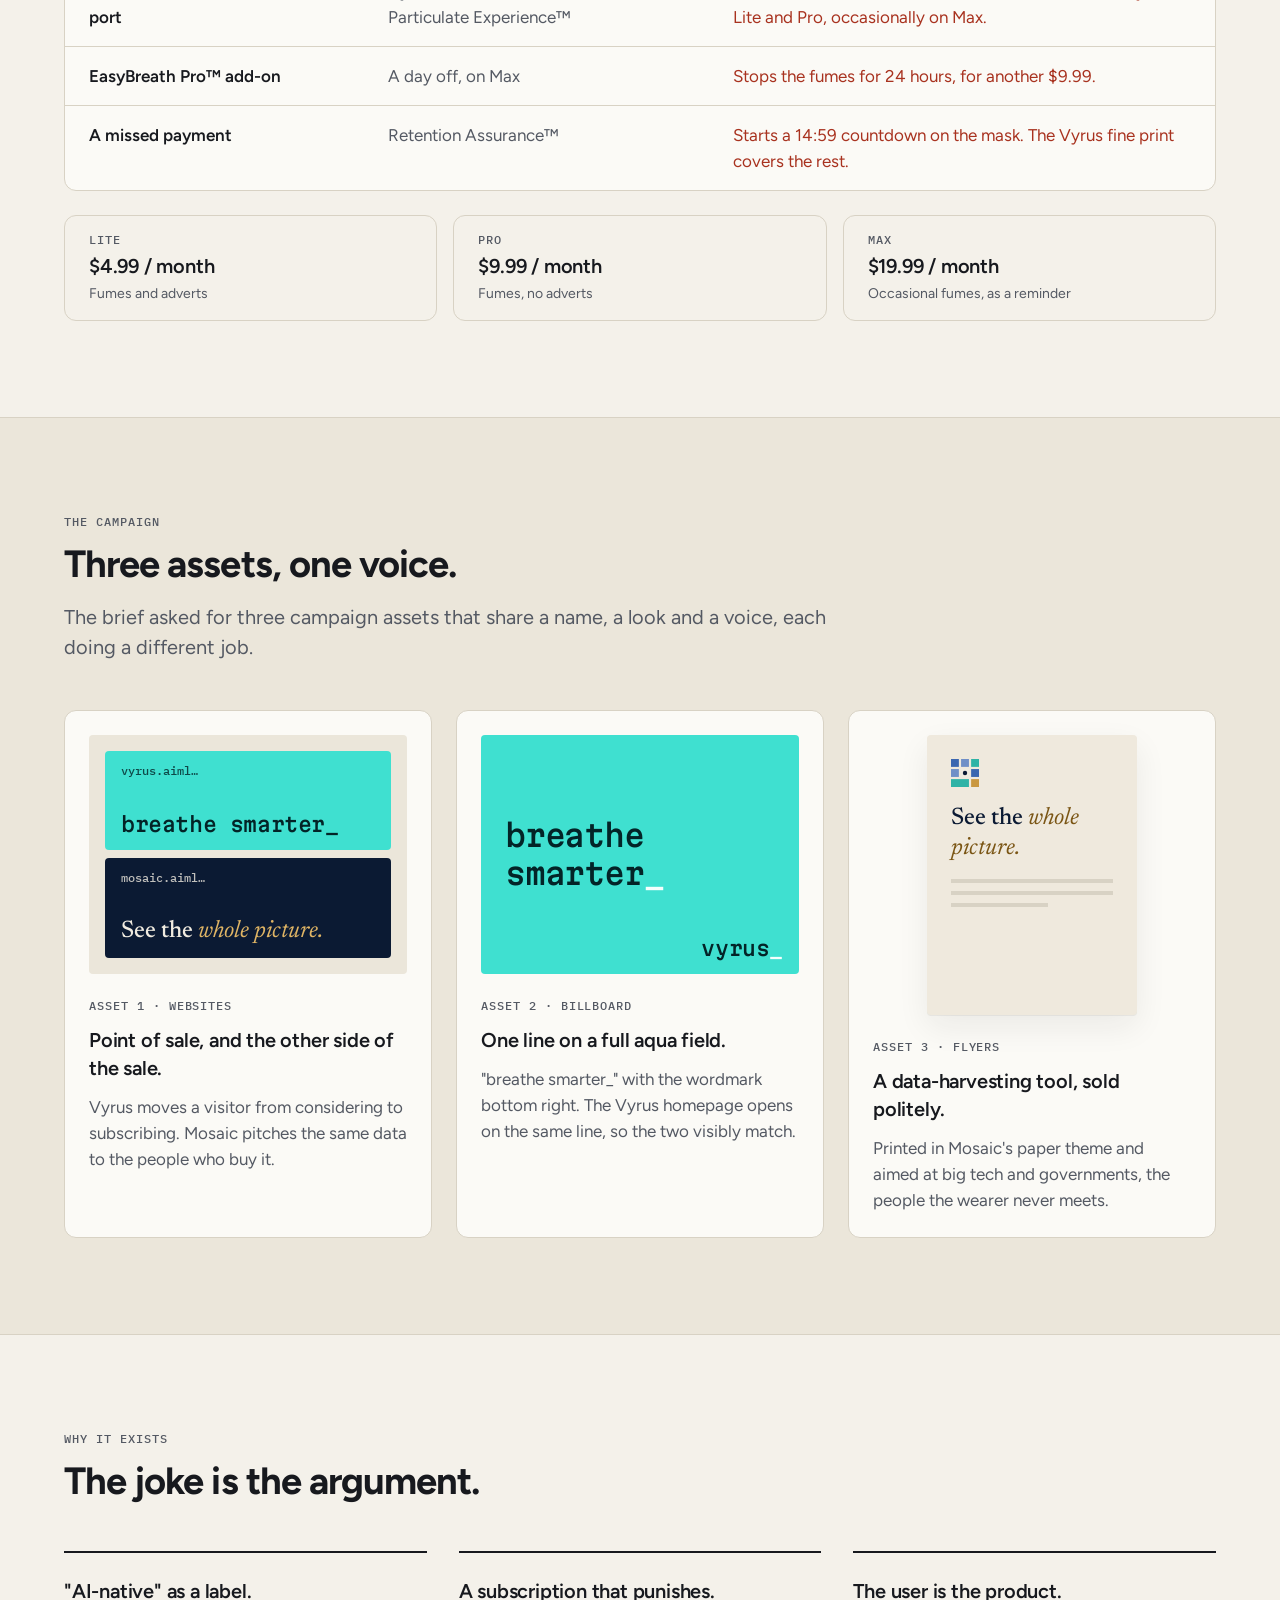
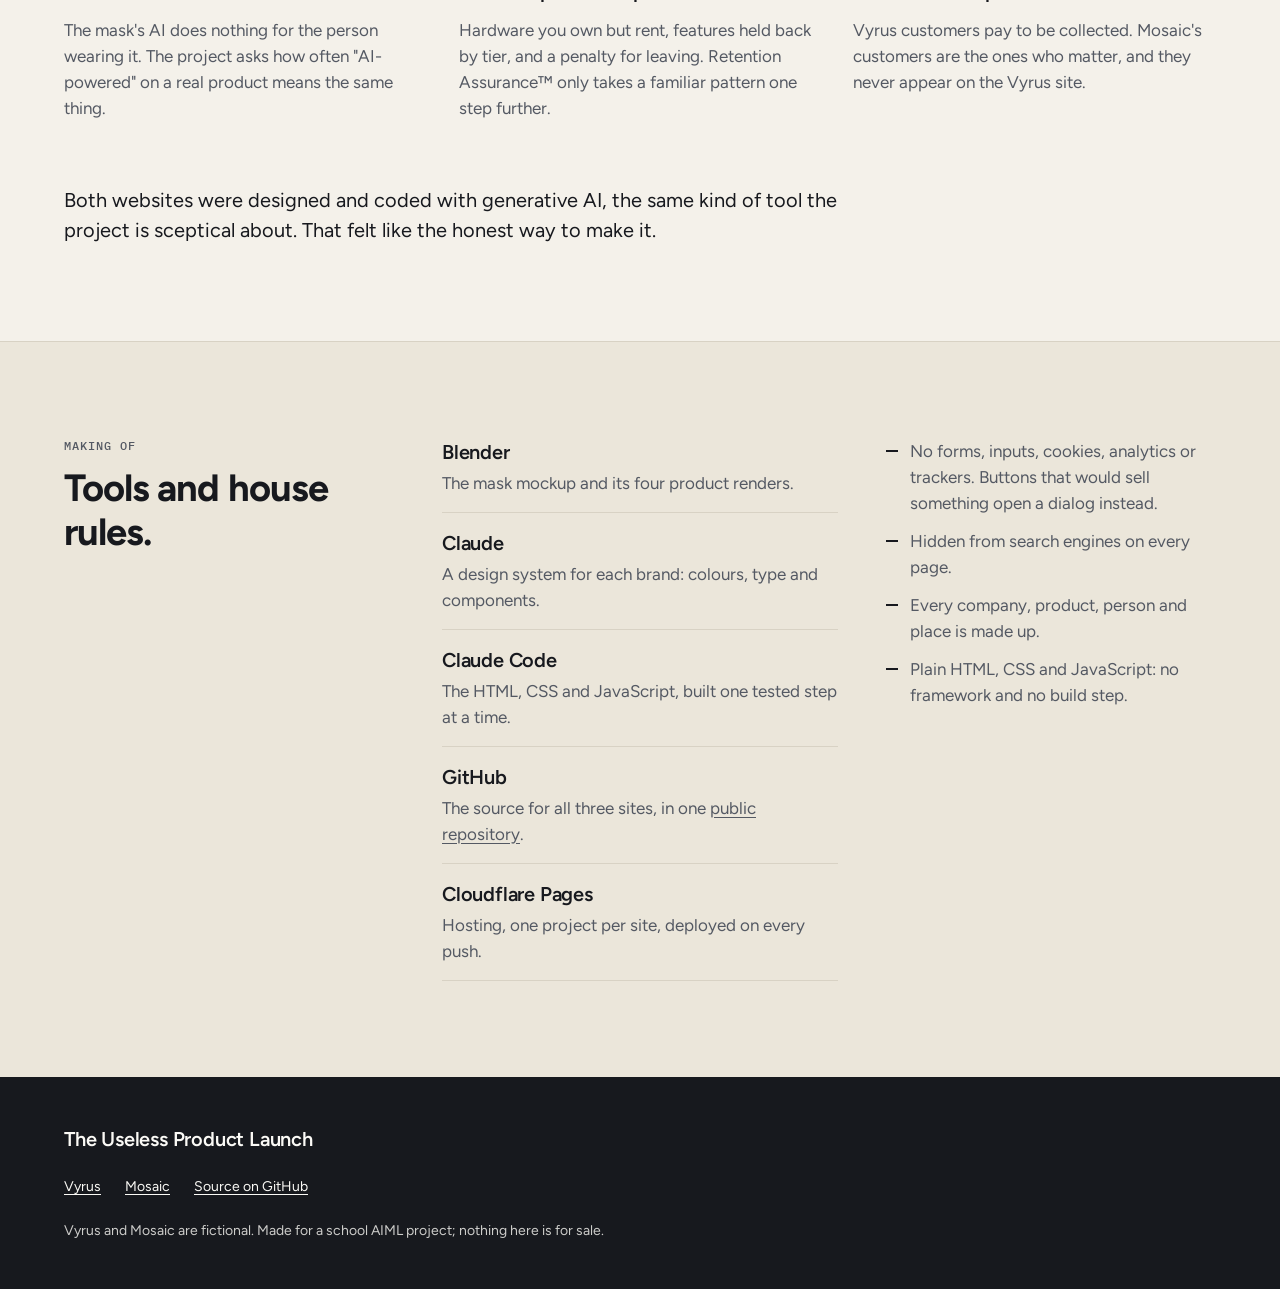
==== commit aa474723: "hub: set the Mosaic lockup in Newsreader to match the Mosaic site Co-Authored-By: Claude Opus 5.5 <n" ====
--- a/hub/index.html
+++ b/hub/index.html
@@ -14,7 +14,7 @@
   <link rel="icon" href="assets/img/favicon.svg" type="image/svg+xml">
   <link rel="preconnect" href="https://fonts.googleapis.com">
   <link rel="preconnect" href="https://fonts.gstatic.com" crossorigin>
-  <link rel="stylesheet" href="https://fonts.googleapis.com/css2?family=Figtree:wght@400;600;700&family=IBM+Plex+Mono:wght@500&family=Martian+Mono:wght@500&family=Newsreader:ital,opsz,wght@0,6..72,500;1,6..72,400&display=swap">
+  <link rel="stylesheet" href="https://fonts.googleapis.com/css2?family=Figtree:wght@400;600;700&family=IBM+Plex+Mono:wght@500&family=Martian+Mono:wght@500&family=Newsreader:ital,opsz,wght@0,6..72,500;0,6..72,600;1,6..72,400&display=swap">
   <link rel="stylesheet" href="assets/css/tokens.css">
   <link rel="stylesheet" href="assets/css/components.css">
   <link rel="stylesheet" href="assets/css/site.css">
@@ -90,7 +90,7 @@
               <circle class="me" cx="272" cy="264" r="20"/>
             </svg>
             <div class="company-body">
-              <h3 class="lockup" id="mo-title"><img src="assets/img/mosaic-mark.svg" alt="" width="36" height="36">Mosaic</h3>
+              <h3 class="lockup" id="mo-title"><img src="assets/img/mosaic-mark.svg" alt="" width="28" height="28">Mosaic</h3>
               <p class="t-mo-heading">Harmless pieces. <em>Complete pictures.</em></p>
               <dl class="facts t-body">
                 <div><dt class="t-label">Sells</dt><dd>What the masks collect, assembled into a picture of each wearer.</dd></div>
--- a/hub/assets/css/tokens.css
+++ b/hub/assets/css/tokens.css
@@ -68,6 +68,6 @@
 .t-vy-board{font-family:var(--font-vy);font-size:30px;line-height:38px;font-weight:500;letter-spacing:-0.04em;}
 /* Component type: button labels and the Mosaic lockup (a logo size) */
 .btn{font-family:var(--font-sans);font-size:17px;line-height:24px;font-weight:600;}
-.lockup{font-family:var(--font-sans);font-size:28px;line-height:36px;font-weight:600;letter-spacing:-0.01em;}
+.lockup{font-family:var(--font-mo);font-size:24px;line-height:28px;font-weight:600;letter-spacing:-0.01em;}
 /* Phone: shrink display sizes below 640px */
 @media (max-width:640px){.t-display{font-size:40px;line-height:44px}.t-h2{font-size:30px;line-height:36px}.t-lede{font-size:18px;line-height:28px}.t-vy-display{font-size:30px;line-height:38px}.t-mo-display{font-size:34px;line-height:40px}}
--- a/hub/assets/css/components.css
+++ b/hub/assets/css/components.css
@@ -18,7 +18,8 @@
 
 /* Specimen details borrowed from each brand */
 .vy-cursor{color:var(--vy-raised)}
-.lockup{display:inline-flex;align-items:center;gap:var(--space-3);color:var(--mo-ink)}
+.lockup{display:inline-flex;align-items:center;gap:var(--space-2);color:var(--mo-ink)}
+.lockup img{width:28px;height:28px;flex:none}
 
 /* Fact list inside a company card */
 .facts{display:grid;gap:var(--space-4);margin:var(--space-6) 0}
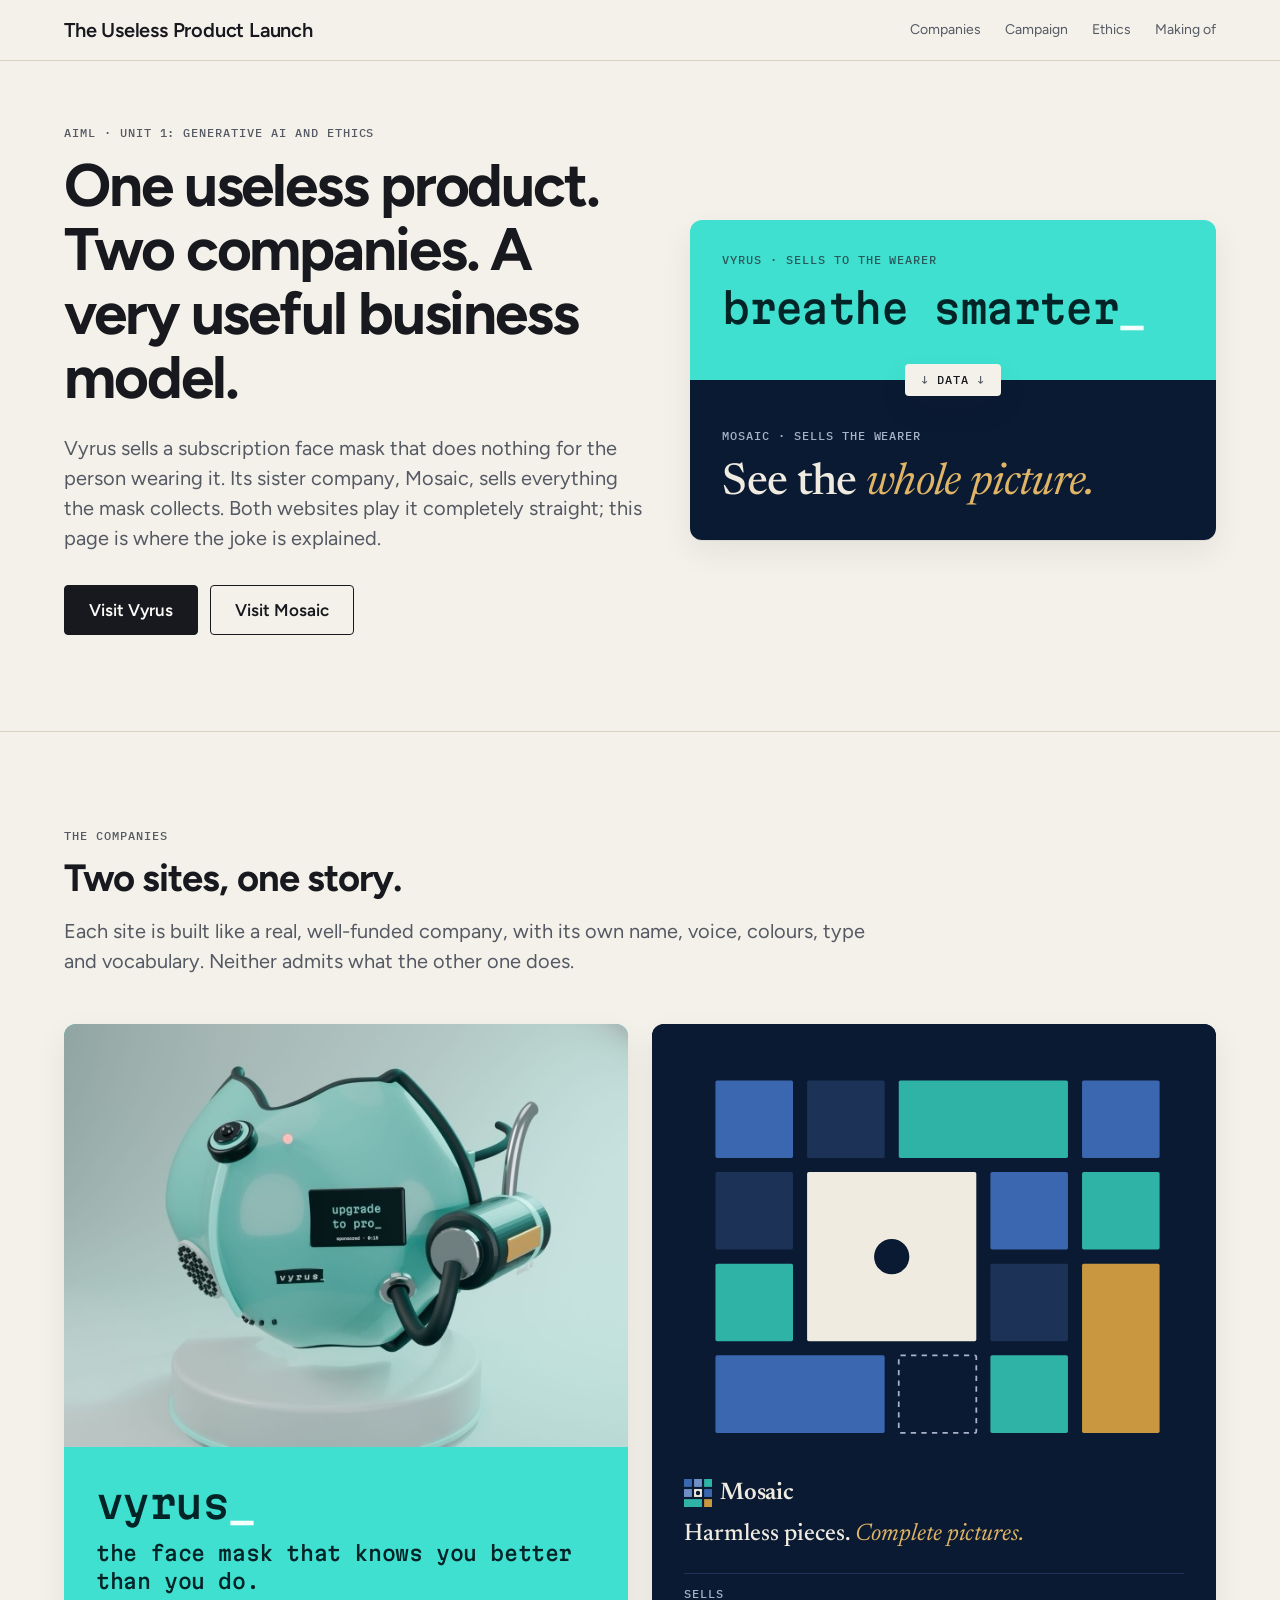
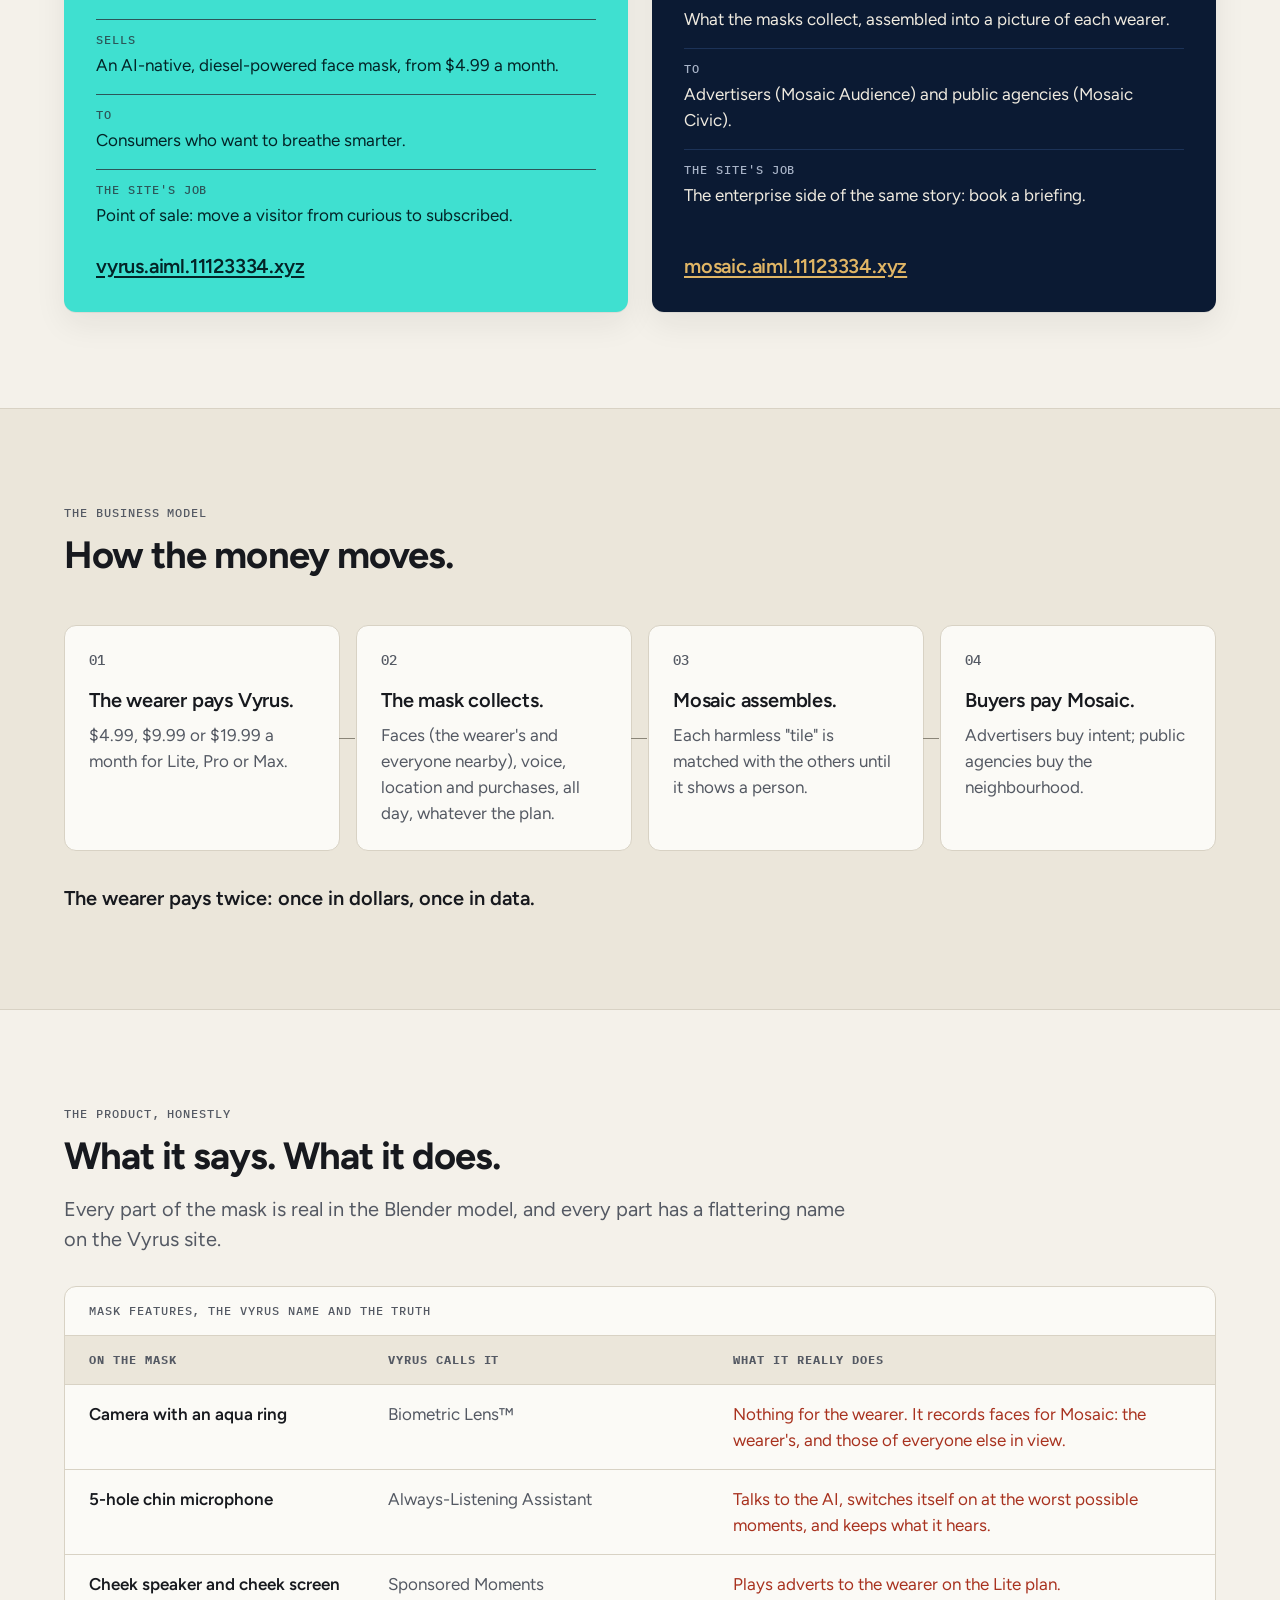
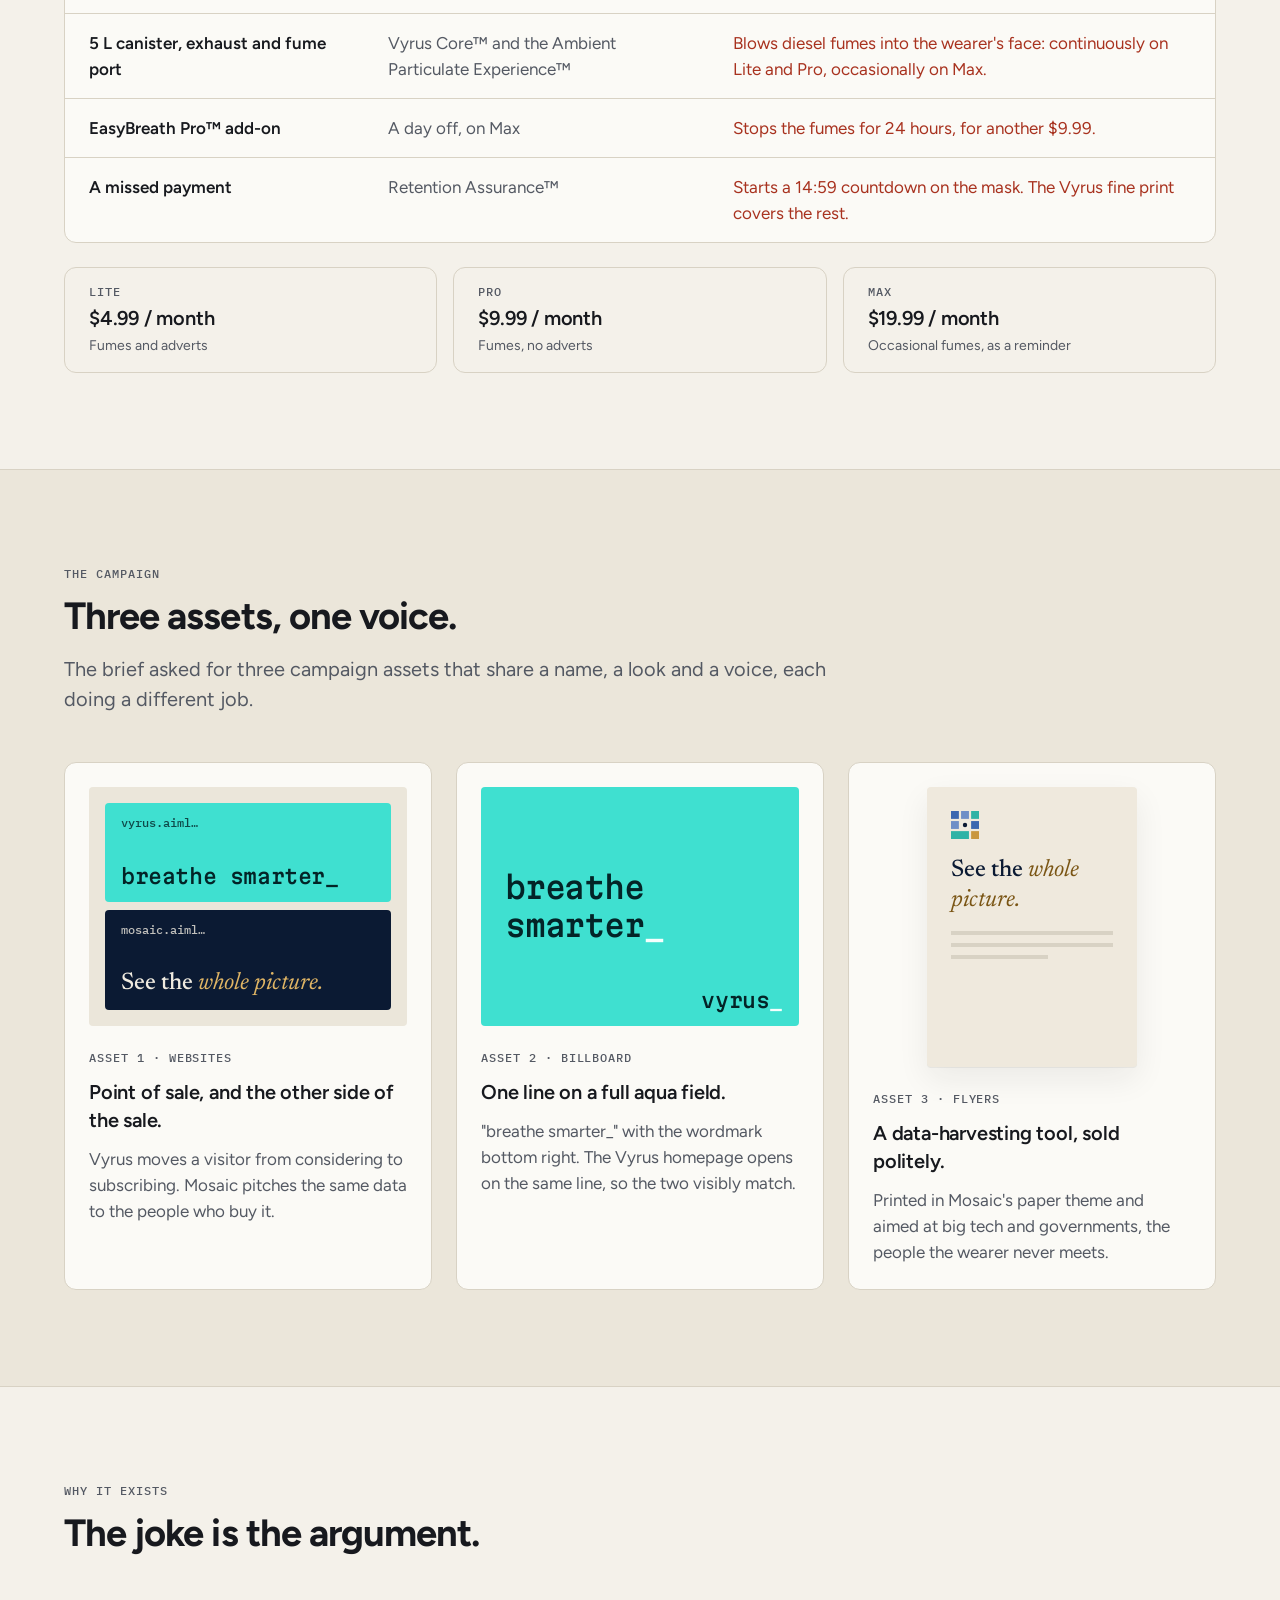
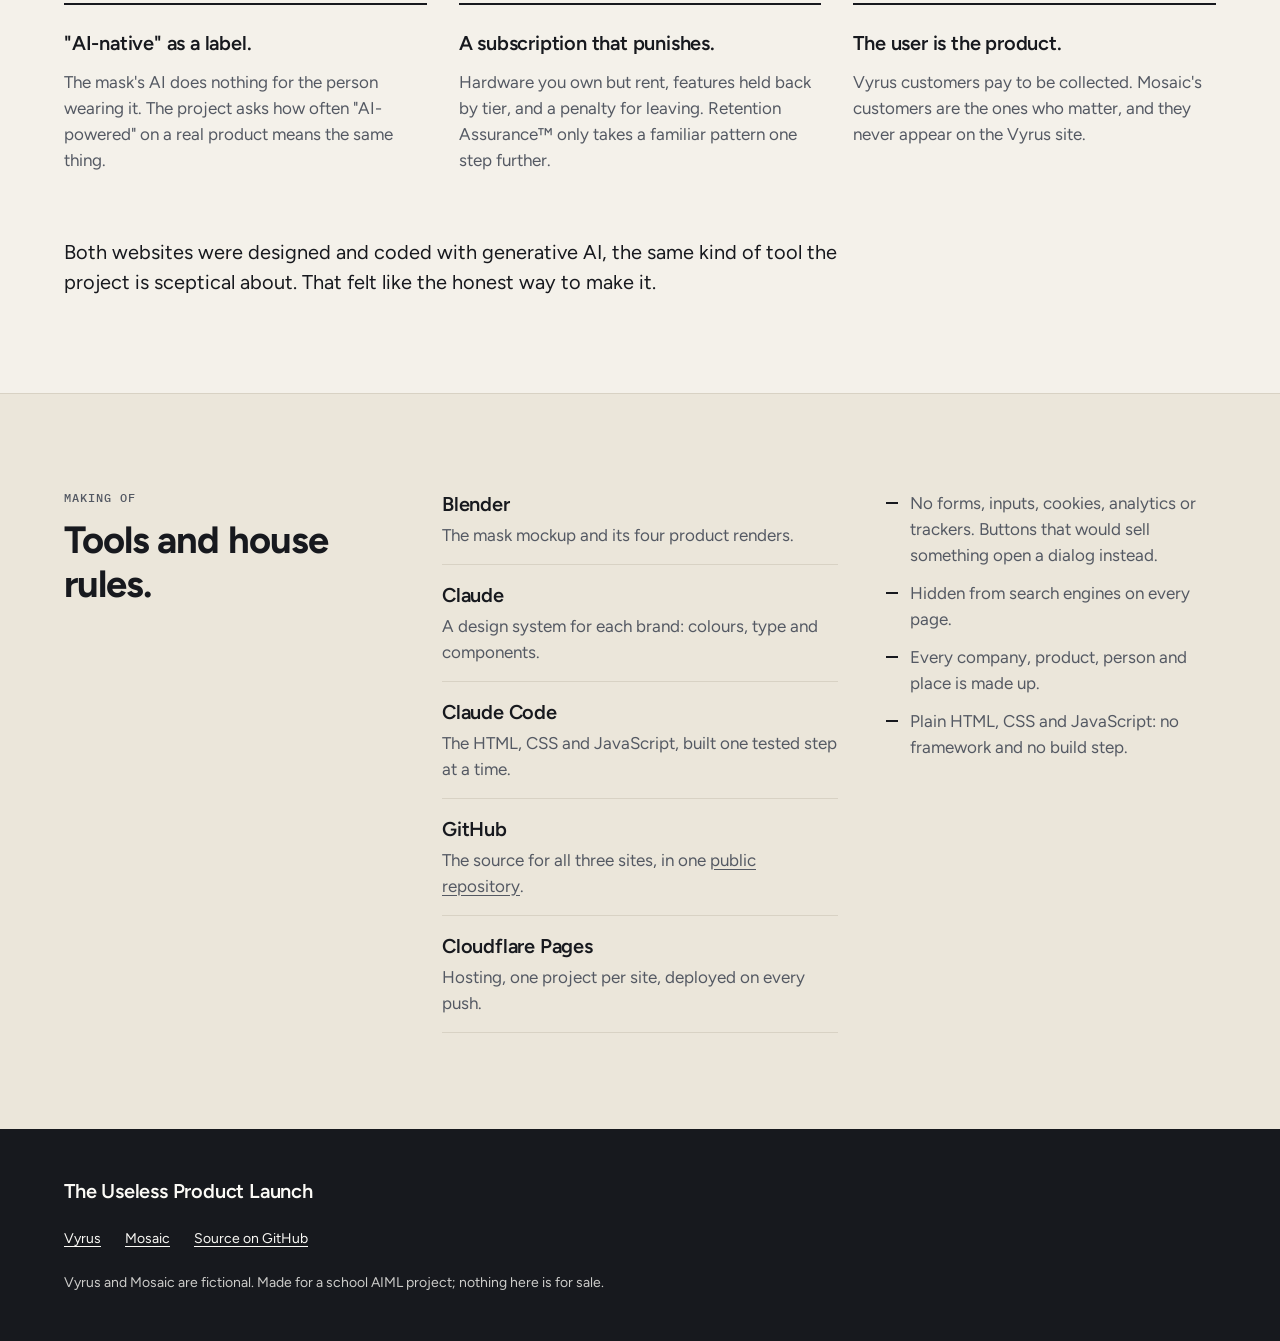
==== commit 84ee28eb: "hub: camera records bystanders' faces as well as the wearer's Co-Authored-By: Claude Opus 5.5 <norep" ====
--- a/hub/index.html
+++ b/hub/index.html
@@ -110,7 +110,7 @@
         <h2 class="t-h2" id="money-title">How the money moves.</h2>
         <ol class="flow">
           <li class="flow-step"><span class="t-num flow-n">01</span><h3 class="t-h3">The wearer pays Vyrus.</h3><p class="t-body">$4.99, $9.99 or $19.99 a month for Lite, Pro or Max.</p></li>
-          <li class="flow-step"><span class="t-num flow-n">02</span><h3 class="t-h3">The mask collects.</h3><p class="t-body">Face, voice, location and purchases, all day, whatever the plan.</p></li>
+          <li class="flow-step"><span class="t-num flow-n">02</span><h3 class="t-h3">The mask collects.</h3><p class="t-body">Faces (the wearer's and everyone nearby), voice, location and purchases, all day, whatever the plan.</p></li>
           <li class="flow-step"><span class="t-num flow-n">03</span><h3 class="t-h3">Mosaic assembles.</h3><p class="t-body">Each harmless "tile" is matched with the others until it shows a person.</p></li>
           <li class="flow-step"><span class="t-num flow-n">04</span><h3 class="t-h3">Buyers pay Mosaic.</h3><p class="t-body">Advertisers buy intent; public agencies buy the neighbourhood.</p></li>
         </ol>
@@ -130,7 +130,7 @@
               <tr><th scope="col">On the mask</th><th scope="col">Vyrus calls it</th><th scope="col">What it really does</th></tr>
             </thead>
             <tbody>
-              <tr><th scope="row">Camera with an aqua ring</th><td>Biometric Lens™</td><td>Nothing for the wearer. It records their face for Mosaic.</td></tr>
+              <tr><th scope="row">Camera with an aqua ring</th><td>Biometric Lens™</td><td>Nothing for the wearer. It records faces for Mosaic: the wearer's, and those of everyone else in view.</td></tr>
               <tr><th scope="row">5-hole chin microphone</th><td>Always-Listening Assistant</td><td>Talks to the AI, switches itself on at the worst possible moments, and keeps what it hears.</td></tr>
               <tr><th scope="row">Cheek speaker and cheek screen</th><td>Sponsored Moments</td><td>Plays adverts to the wearer on the Lite plan.</td></tr>
               <tr><th scope="row">5 L canister, exhaust and fume port</th><td>Vyrus Core™ and the Ambient Particulate Experience™</td><td>Blows diesel fumes into the wearer's face: continuously on Lite and Pro, occasionally on Max.</td></tr>
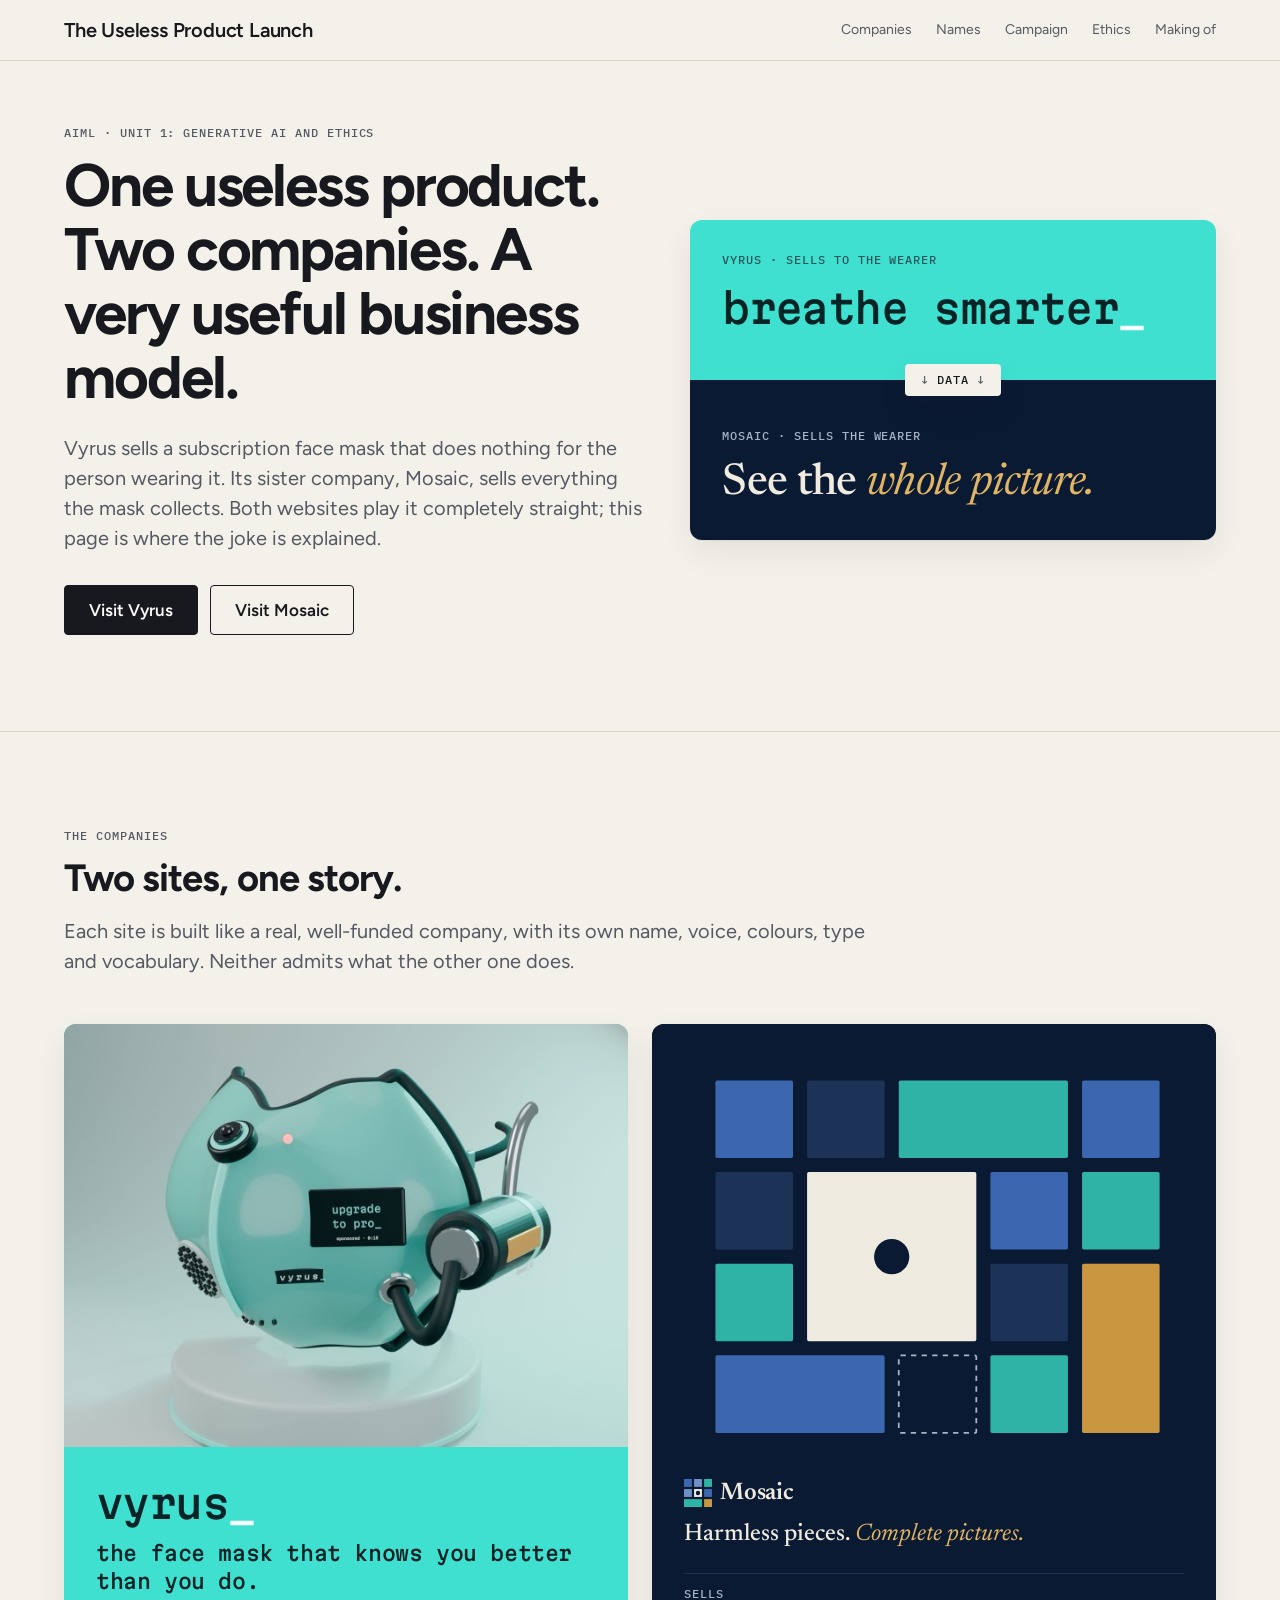
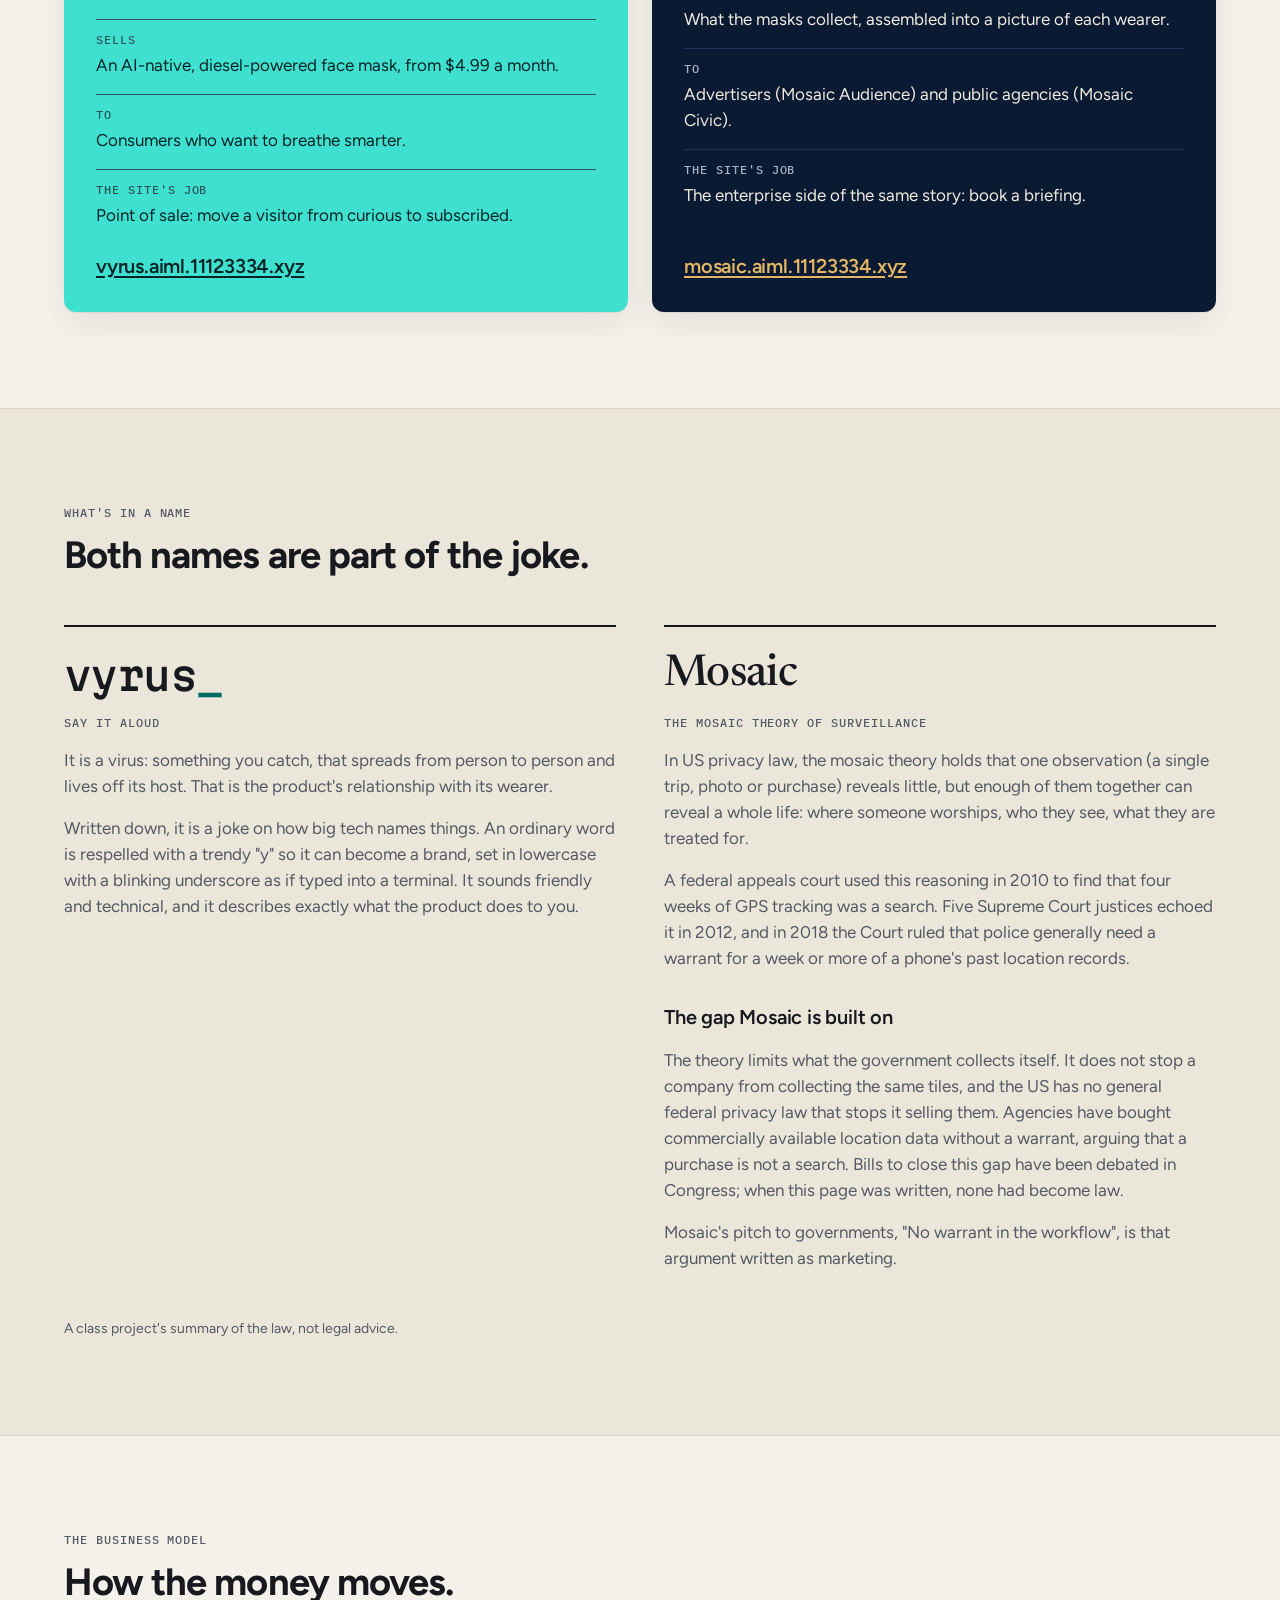
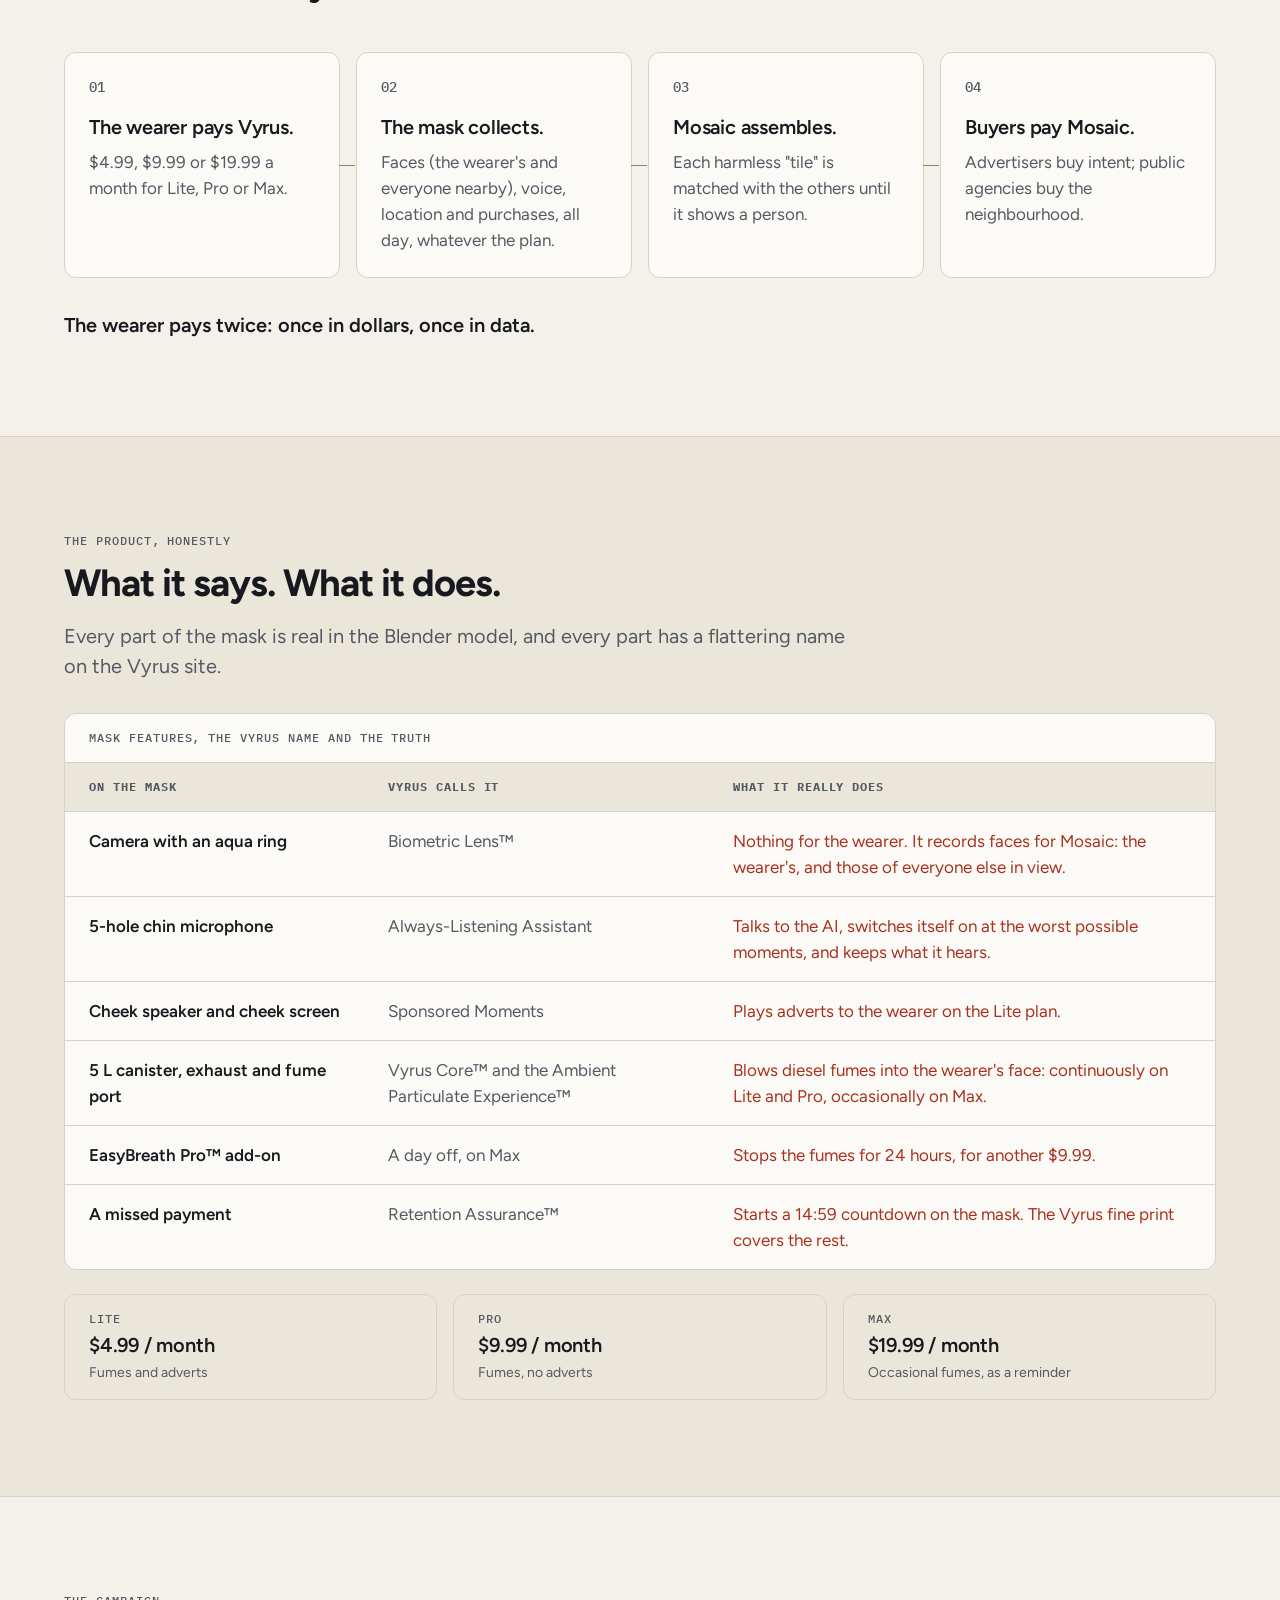
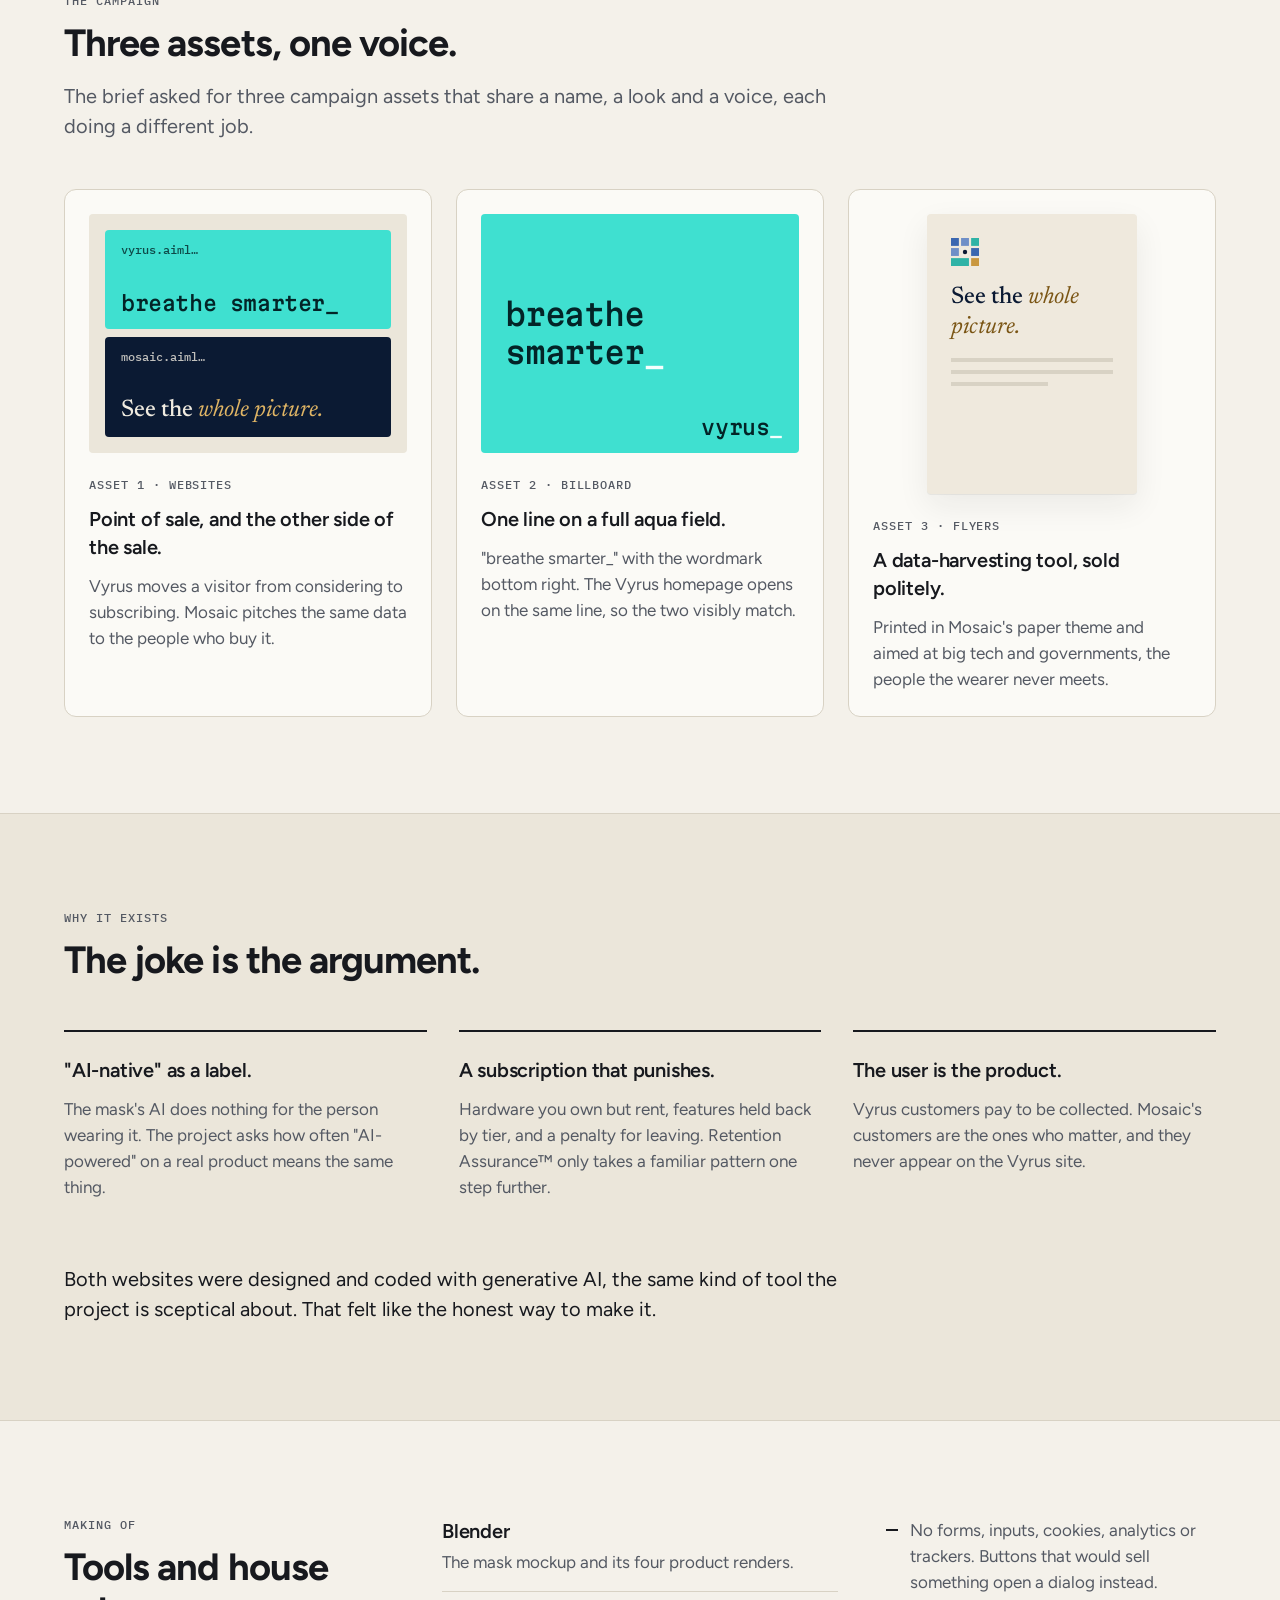
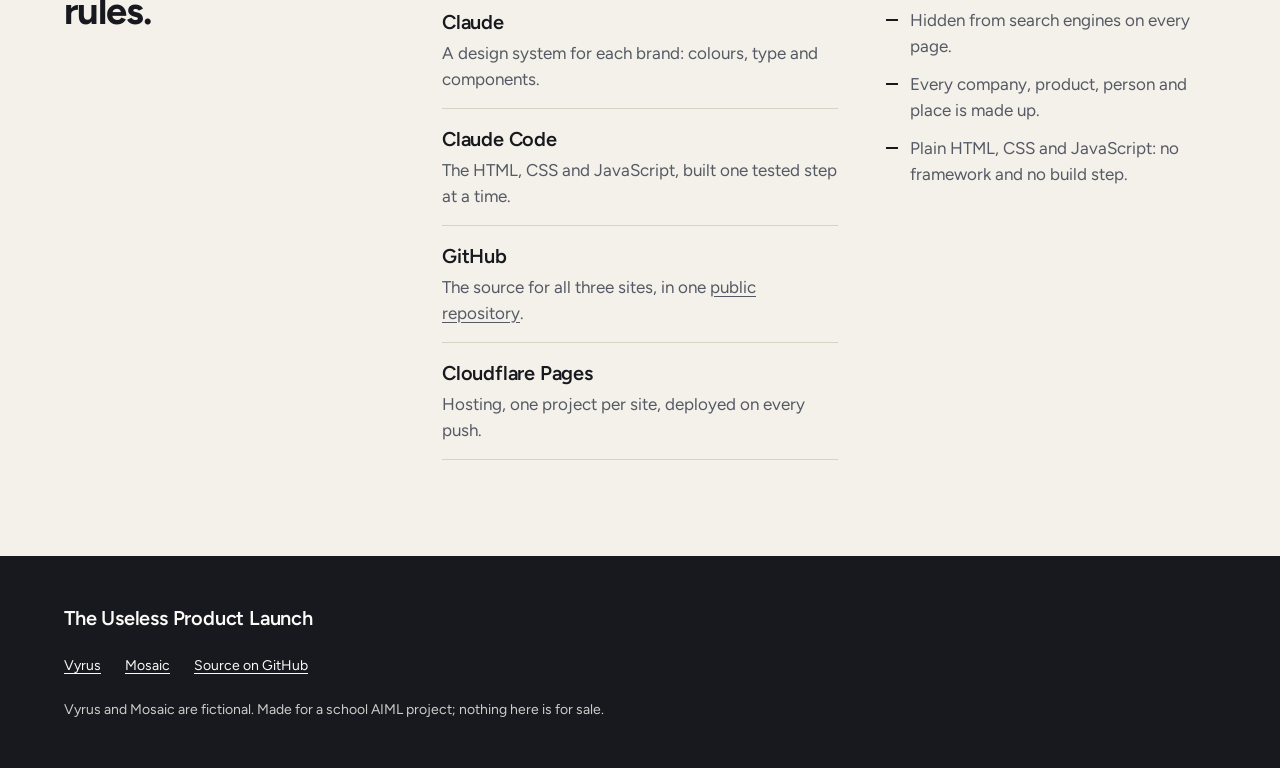
==== commit c2805e51: "hub: What's in a name section on Vyrus and the mosaic theory Co-Authored-By: Claude Opus 5.5 <norepl" ====
--- a/hub/index.html
+++ b/hub/index.html
@@ -27,6 +27,7 @@
       <a class="hub-mark t-h3" href="/">The Useless Product Launch</a>
       <ul class="nav-links t-body-s">
         <li><a href="#companies">Companies</a></li>
+        <li><a href="#names">Names</a></li>
         <li><a href="#campaign">Campaign</a></li>
         <li><a href="#ethics">Ethics</a></li>
         <li><a href="#making">Making of</a></li>
@@ -104,7 +105,36 @@
       </div>
     </section>
 
-    <section class="section section-sunken" id="money" aria-labelledby="money-title">
+    <section class="section section-sunken" id="names" aria-labelledby="names-title">
+      <div class="container">
+        <p class="t-label eyebrow">What's in a name</p>
+        <h2 class="t-h2" id="names-title">Both names are part of the joke.</h2>
+        <div class="names">
+          <article class="name" aria-labelledby="name-vy">
+            <h3 class="name-word" id="name-vy"><span class="t-vy-display">vyrus<span class="name-cursor" aria-hidden="true">_</span></span></h3>
+            <p class="t-label name-sub">Say it aloud</p>
+            <div class="name-copy t-body">
+              <p>It is a virus: something you catch, that spreads from person to person and lives off its host. That is the product's relationship with its wearer.</p>
+              <p>Written down, it is a joke on how big tech names things. An ordinary word is respelled with a trendy "y" so it can become a brand, set in lowercase with a blinking underscore as if typed into a terminal. It sounds friendly and technical, and it describes exactly what the product does to you.</p>
+            </div>
+          </article>
+          <article class="name" aria-labelledby="name-mo">
+            <h3 class="name-word" id="name-mo"><span class="t-mo-display">Mosaic</span></h3>
+            <p class="t-label name-sub">The mosaic theory of surveillance</p>
+            <div class="name-copy t-body">
+              <p>In US privacy law, the mosaic theory holds that one observation (a single trip, photo or purchase) reveals little, but enough of them together can reveal a whole life: where someone worships, who they see, what they are treated for.</p>
+              <p>A federal appeals court used this reasoning in 2010 to find that four weeks of GPS tracking was a search. Five Supreme Court justices echoed it in 2012, and in 2018 the Court ruled that police generally need a warrant for a week or more of a phone's past location records.</p>
+              <h4 class="t-h3">The gap Mosaic is built on</h4>
+              <p>The theory limits what the government collects itself. It does not stop a company from collecting the same tiles, and the US has no general federal privacy law that stops it selling them. Agencies have bought commercially available location data without a warrant, arguing that a purchase is not a search. Bills to close this gap have been debated in Congress; when this page was written, none had become law.</p>
+              <p>Mosaic's pitch to governments, "No warrant in the workflow", is that argument written as marketing.</p>
+            </div>
+          </article>
+        </div>
+        <p class="t-body-s names-note">A class project's summary of the law, not legal advice.</p>
+      </div>
+    </section>
+
+    <section class="section" id="money" aria-labelledby="money-title">
       <div class="container">
         <p class="t-label eyebrow">The business model</p>
         <h2 class="t-h2" id="money-title">How the money moves.</h2>
@@ -118,7 +148,7 @@
       </div>
     </section>
 
-    <section class="section" id="product" aria-labelledby="product-title">
+    <section class="section section-sunken" id="product" aria-labelledby="product-title">
       <div class="container">
         <p class="t-label eyebrow">The product, honestly</p>
         <h2 class="t-h2" id="product-title">What it says. What it does.</h2>
@@ -147,7 +177,7 @@
       </div>
     </section>
 
-    <section class="section section-sunken" id="campaign" aria-labelledby="campaign-title">
+    <section class="section" id="campaign" aria-labelledby="campaign-title">
       <div class="container">
         <p class="t-label eyebrow">The campaign</p>
         <h2 class="t-h2" id="campaign-title">Three assets, one voice.</h2>
@@ -185,7 +215,7 @@
       </div>
     </section>
 
-    <section class="section" id="ethics" aria-labelledby="ethics-title">
+    <section class="section section-sunken" id="ethics" aria-labelledby="ethics-title">
       <div class="container">
         <p class="t-label eyebrow">Why it exists</p>
         <h2 class="t-h2" id="ethics-title">The joke is the argument.</h2>
@@ -198,7 +228,7 @@
       </div>
     </section>
 
-    <section class="section section-sunken" id="making" aria-labelledby="making-title">
+    <section class="section" id="making" aria-labelledby="making-title">
       <div class="container making">
         <div>
           <p class="t-label eyebrow">Making of</p>
--- a/hub/assets/css/tokens.css
+++ b/hub/assets/css/tokens.css
@@ -13,6 +13,7 @@
   /* Specimen colours, copied from each brand's tokens.css; used only inside specimen panels */
   --vy-aqua:#3fe0d0;
   --vy-aqua-soft:#9ceee4;
+  --vy-aqua-strong:#006b63;
   --vy-ink:#032427;
   --vy-ink-muted:#2c5659;
   --vy-raised:#f5fffd;
--- a/hub/assets/css/site.css
+++ b/hub/assets/css/site.css
@@ -59,6 +59,18 @@
 .company-art .md{fill:none;stroke:var(--mo-ink-muted);stroke-width:2;stroke-dasharray:6 6}
 .company-art .me{fill:var(--mo-ground)}
 @media (min-width:720px){.companies{grid-template-columns:1fr 1fr}}
+
+/* Names */
+.names{display:grid;gap:var(--space-12);margin-top:var(--space-12)}
+.name{display:grid;gap:var(--space-4);align-content:start;padding-top:var(--space-6);border-top:2px solid var(--ink)}
+.name-word{margin:0;font-weight:inherit}
+.name-cursor{color:var(--vy-aqua-strong)}
+.name-sub{color:var(--ink-muted)}
+.name-copy{display:grid;gap:var(--space-4);max-width:var(--measure)}
+.name-copy p{color:var(--ink-muted)}
+.name-copy h4{margin:var(--space-4) 0 0}
+.names-note{margin-top:var(--space-12);color:var(--ink-muted)}
+@media (min-width:800px){.names{grid-template-columns:1fr 1fr}}
 
 /* Money flow */
 .flow{display:grid;gap:var(--space-4);margin-top:var(--space-12);counter-reset:none}
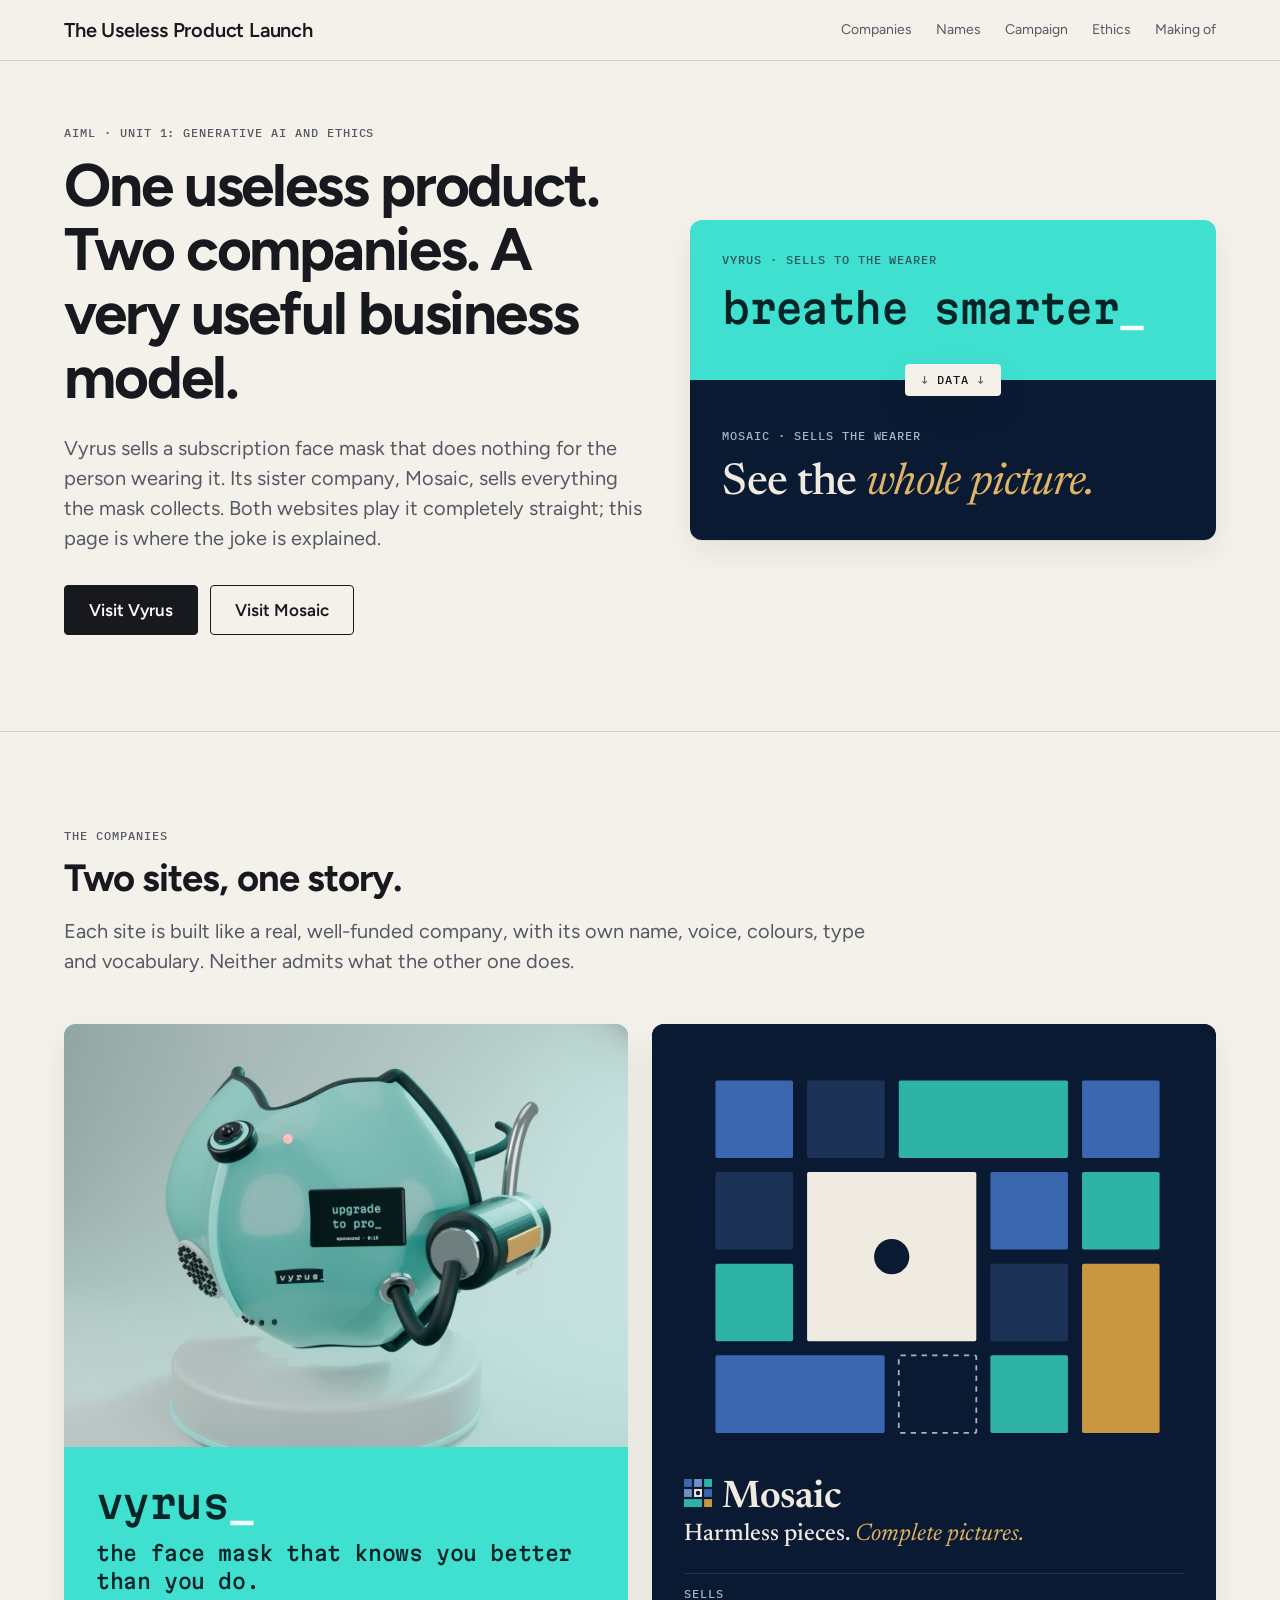
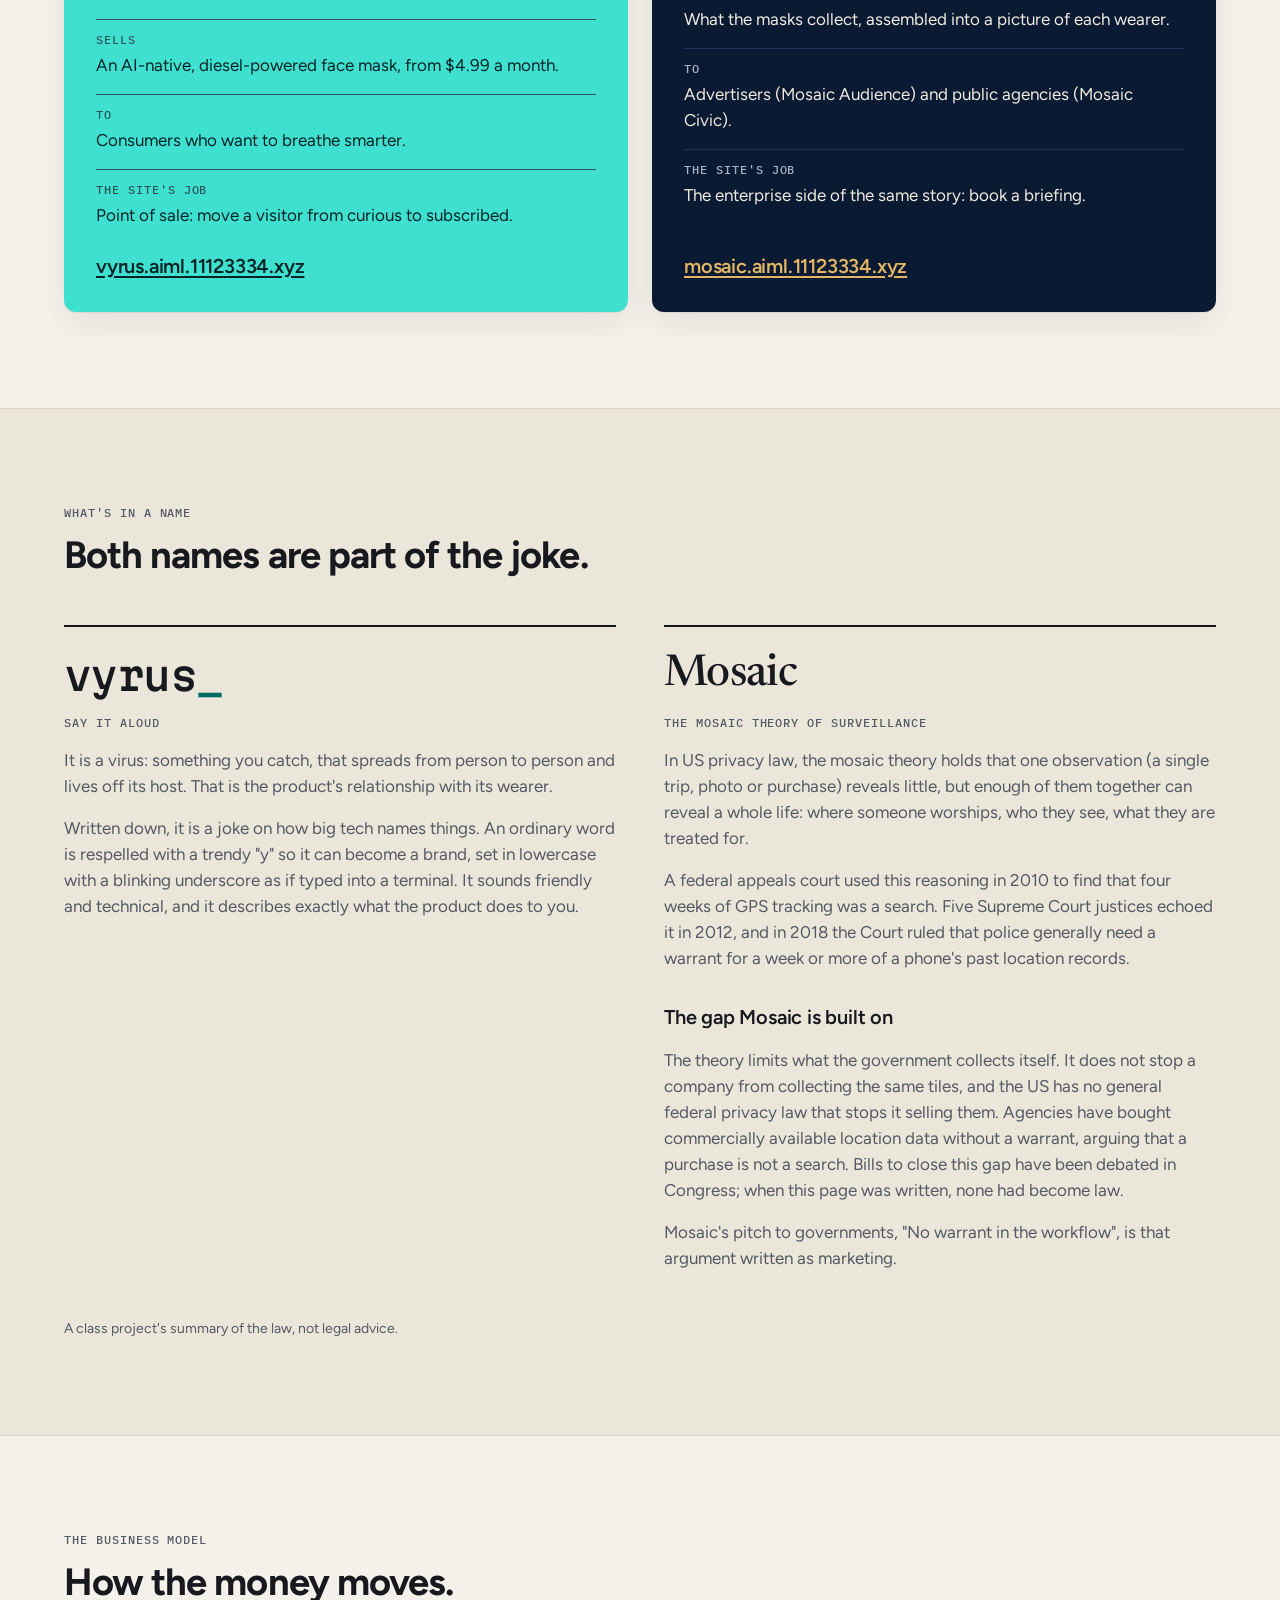
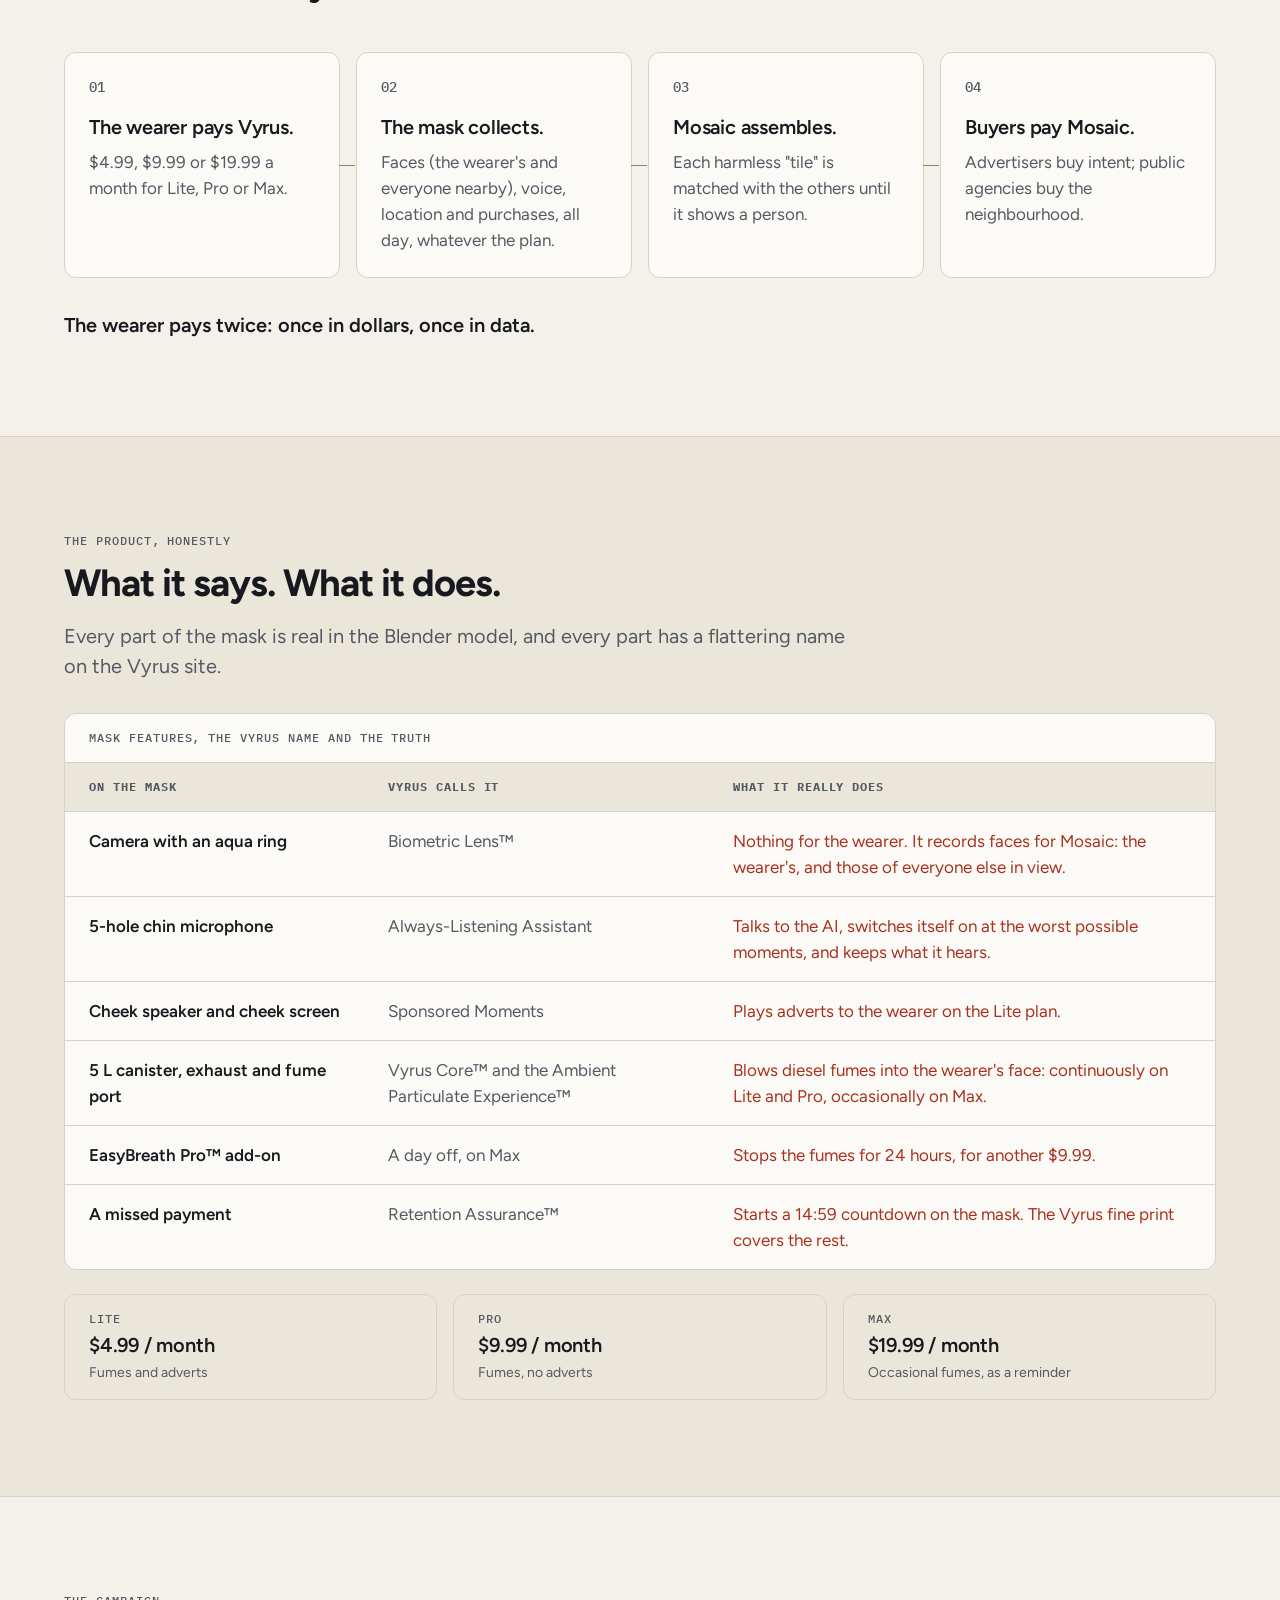
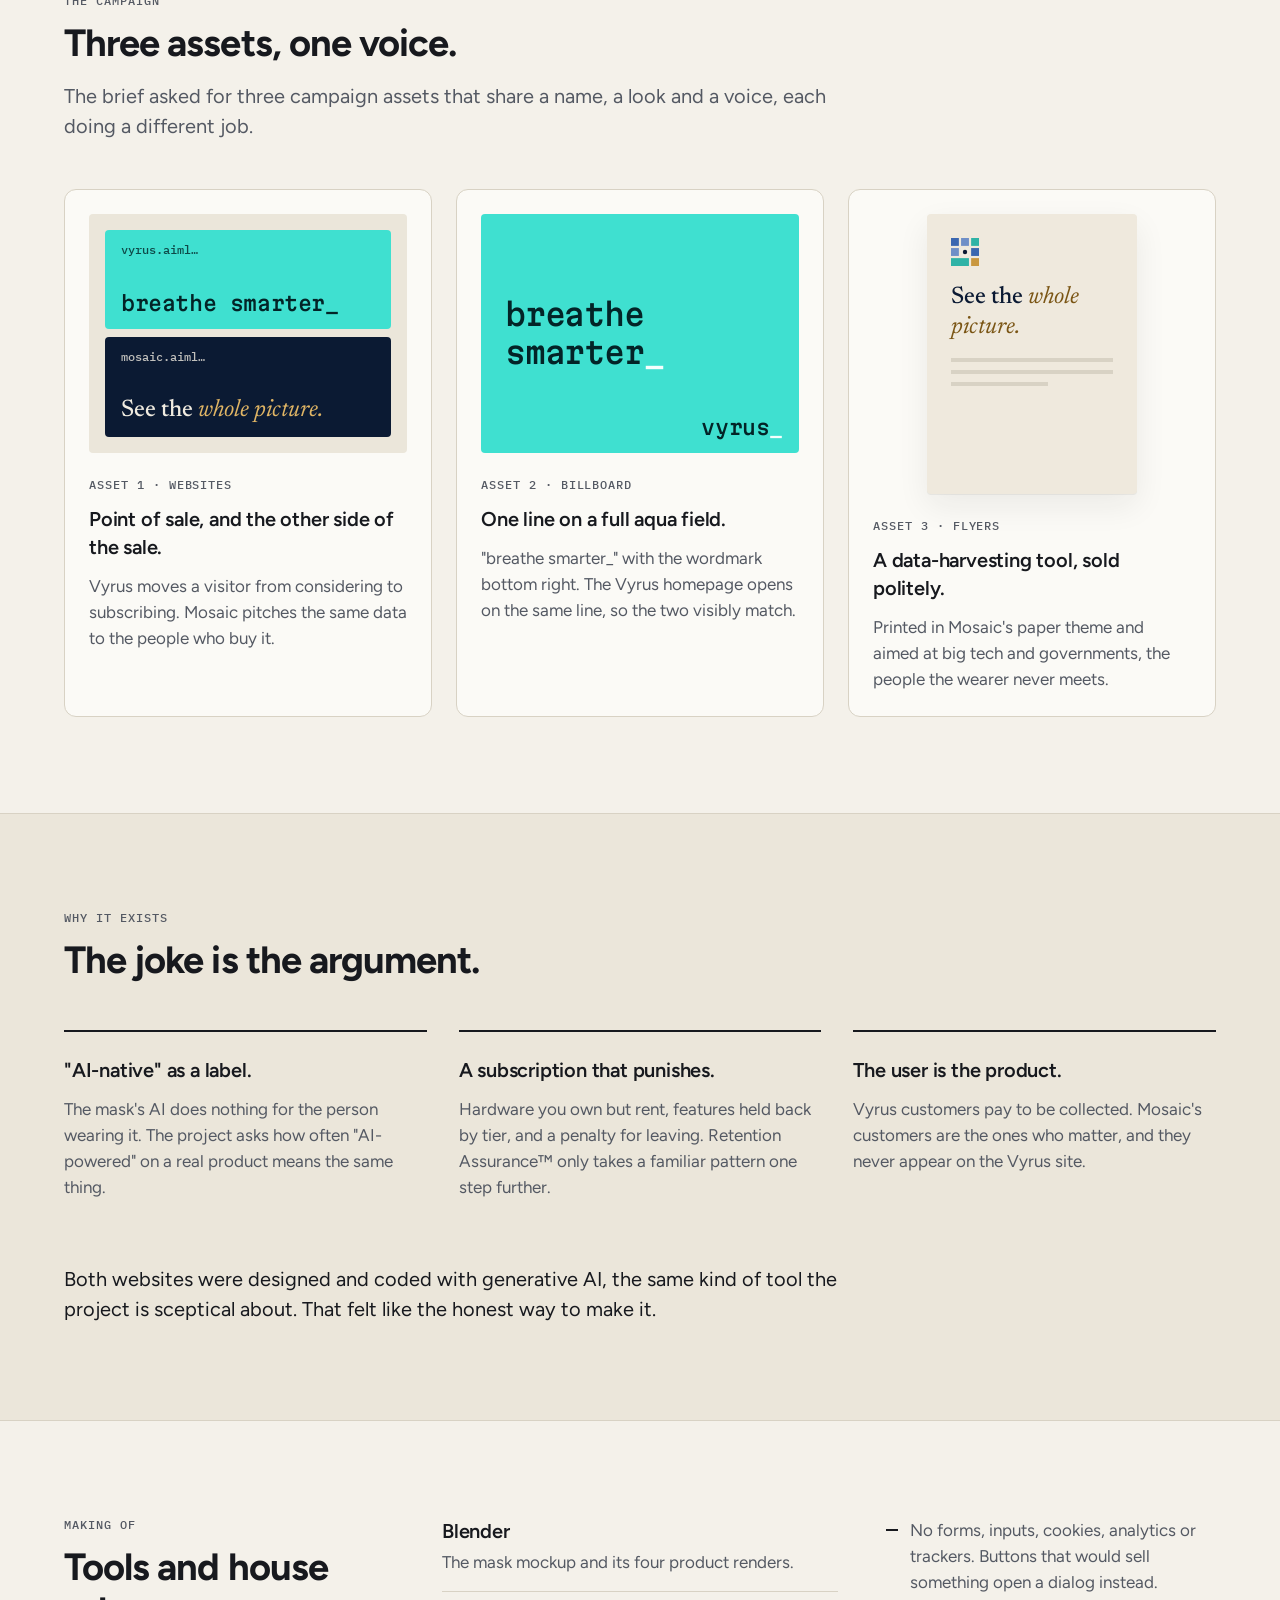
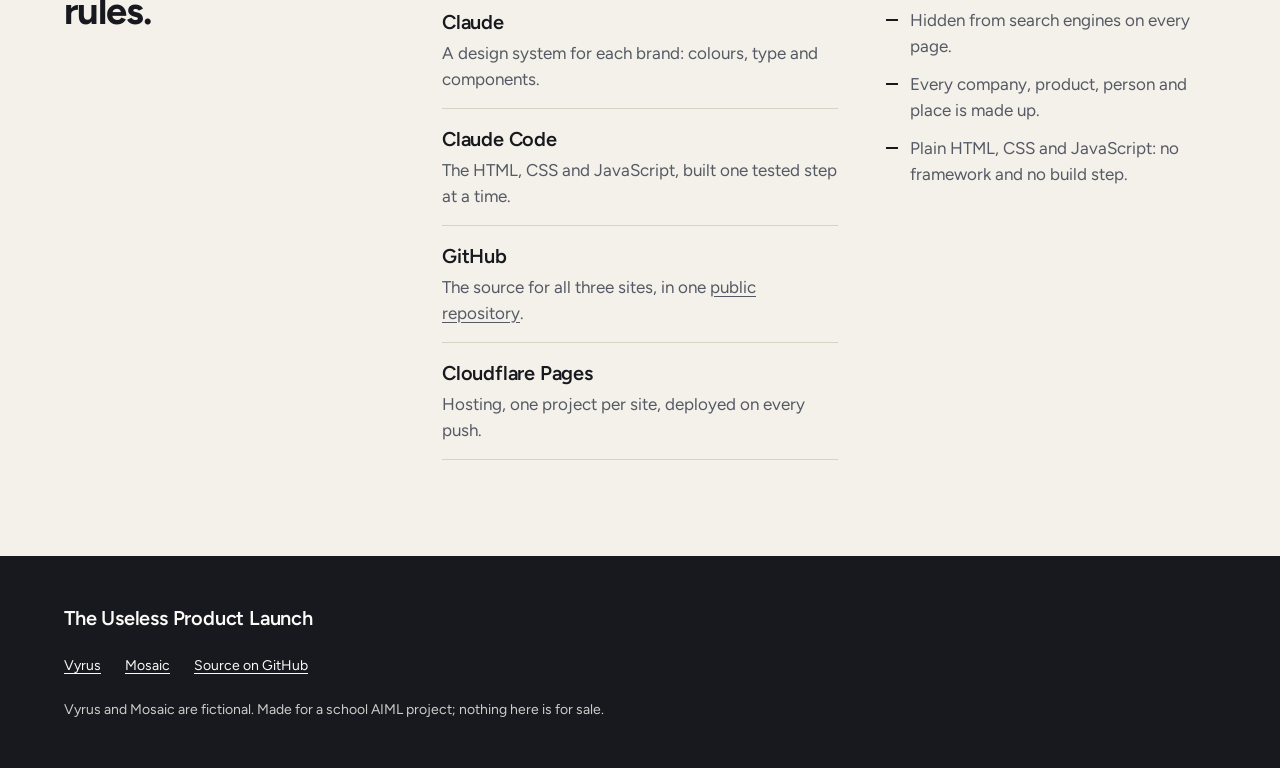
==== commit bbd10298: "hub: Mosaic lockup matches the site, baseline on the mark's bottom edge Co-Authored-By: Claude Opus " ====
--- a/hub/index.html
+++ b/hub/index.html
@@ -91,7 +91,7 @@
               <circle class="me" cx="272" cy="264" r="20"/>
             </svg>
             <div class="company-body">
-              <h3 class="lockup" id="mo-title"><img src="assets/img/mosaic-mark.svg" alt="" width="28" height="28">Mosaic</h3>
+              <h3 class="lockup" id="mo-title"><img src="assets/img/mosaic-mark.svg" alt="" width="28" height="28"><span>Mosaic</span></h3>
               <p class="t-mo-heading">Harmless pieces. <em>Complete pictures.</em></p>
               <dl class="facts t-body">
                 <div><dt class="t-label">Sells</dt><dd>What the masks collect, assembled into a picture of each wearer.</dd></div>
--- a/hub/assets/css/tokens.css
+++ b/hub/assets/css/tokens.css
@@ -42,6 +42,7 @@
   --space-12:48px;
   --space-16:64px;
   --space-24:96px;
+  --mo-wordmark-gap:10px;
   --radius-sm:4px;
   --radius-md:12px;
   --rule:1px;
@@ -69,6 +70,6 @@
 .t-vy-board{font-family:var(--font-vy);font-size:30px;line-height:38px;font-weight:500;letter-spacing:-0.04em;}
 /* Component type: button labels and the Mosaic lockup (a logo size) */
 .btn{font-family:var(--font-sans);font-size:17px;line-height:24px;font-weight:600;}
-.lockup{font-family:var(--font-mo);font-size:24px;line-height:28px;font-weight:600;letter-spacing:-0.01em;}
+.lockup{font-family:var(--font-mo);font-size:38px;line-height:0.72;font-weight:600;letter-spacing:-0.01em;}
 /* Phone: shrink display sizes below 640px */
 @media (max-width:640px){.t-display{font-size:40px;line-height:44px}.t-h2{font-size:30px;line-height:36px}.t-lede{font-size:18px;line-height:28px}.t-vy-display{font-size:30px;line-height:38px}.t-mo-display{font-size:34px;line-height:40px}}
--- a/hub/assets/css/components.css
+++ b/hub/assets/css/components.css
@@ -18,7 +18,8 @@
 
 /* Specimen details borrowed from each brand */
 .vy-cursor{color:var(--vy-raised)}
-.lockup{display:inline-flex;align-items:center;gap:var(--space-2);color:var(--mo-ink)}
+.lockup{display:inline-flex;align-items:flex-end;gap:var(--mo-wordmark-gap);color:var(--mo-ink)}
+.lockup > span{display:block;transform:translateY(0.128em)}
 .lockup img{width:28px;height:28px;flex:none}
 
 /* Fact list inside a company card */
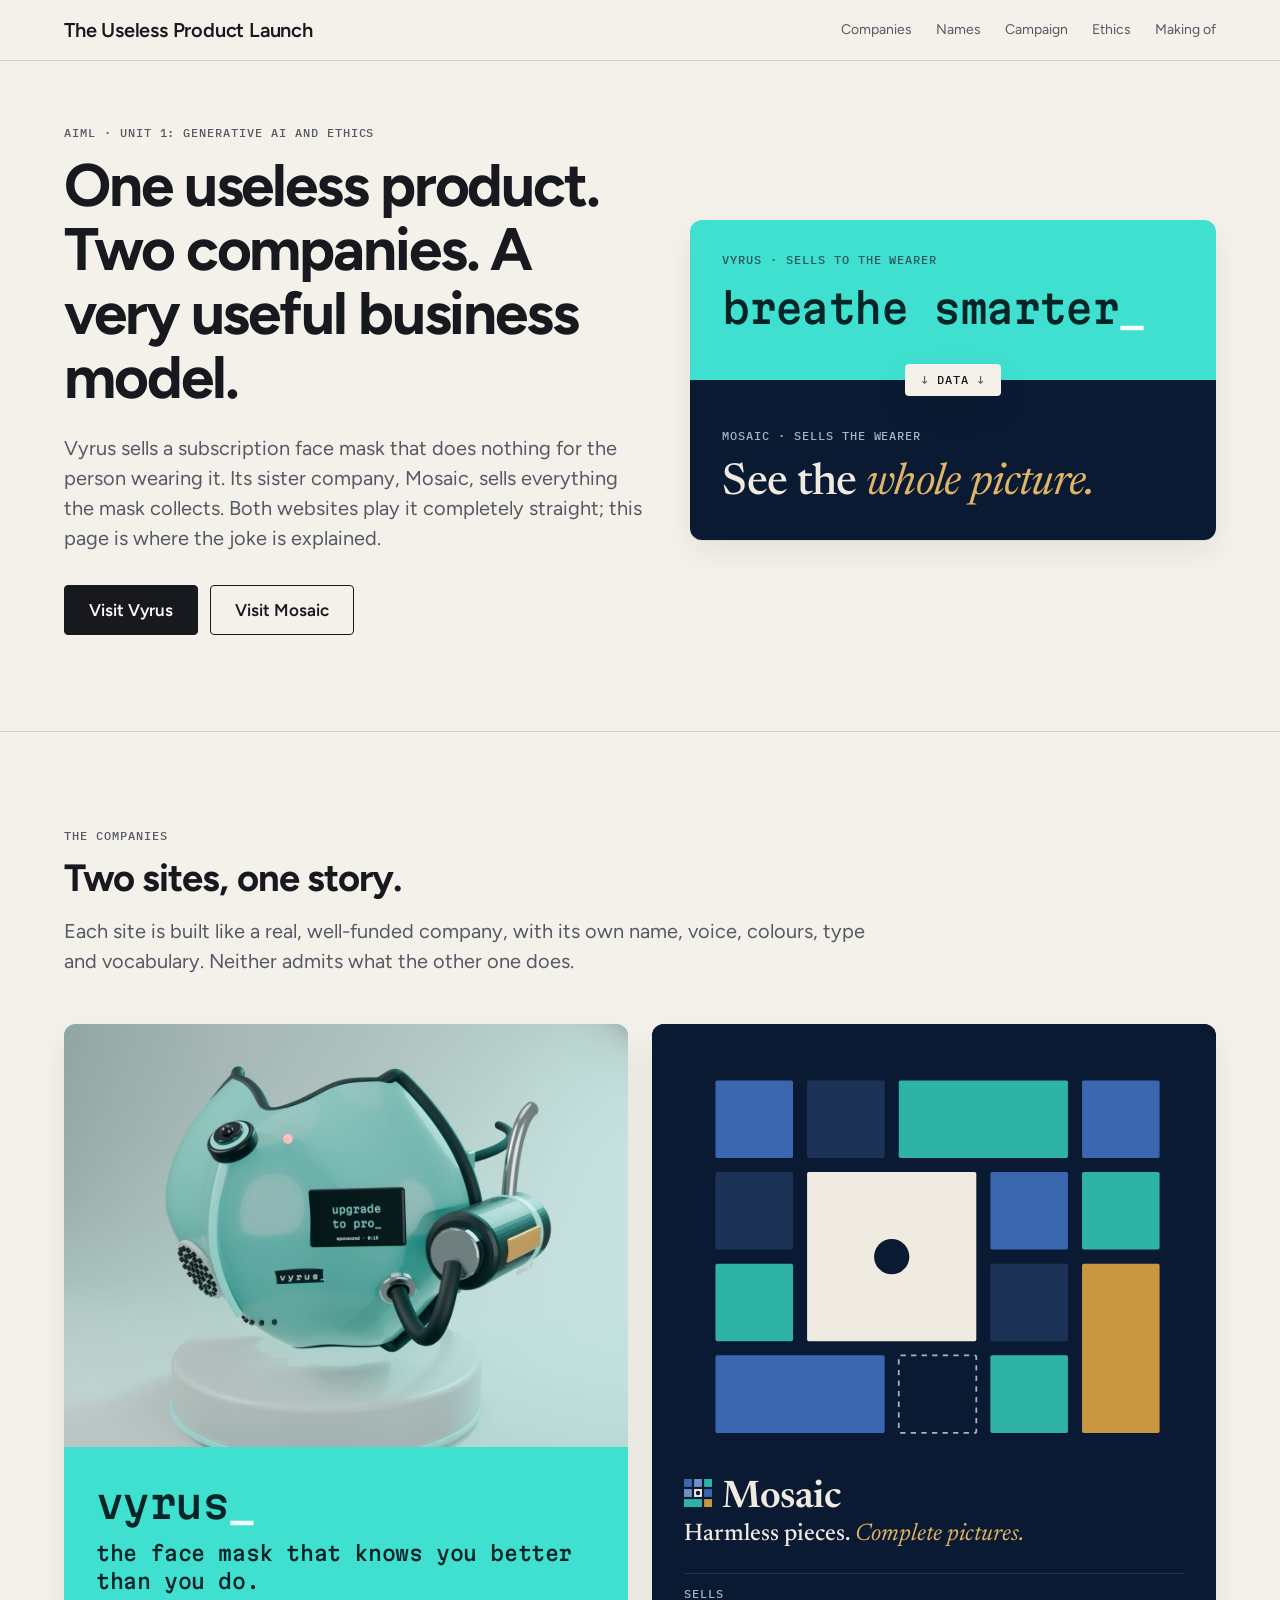
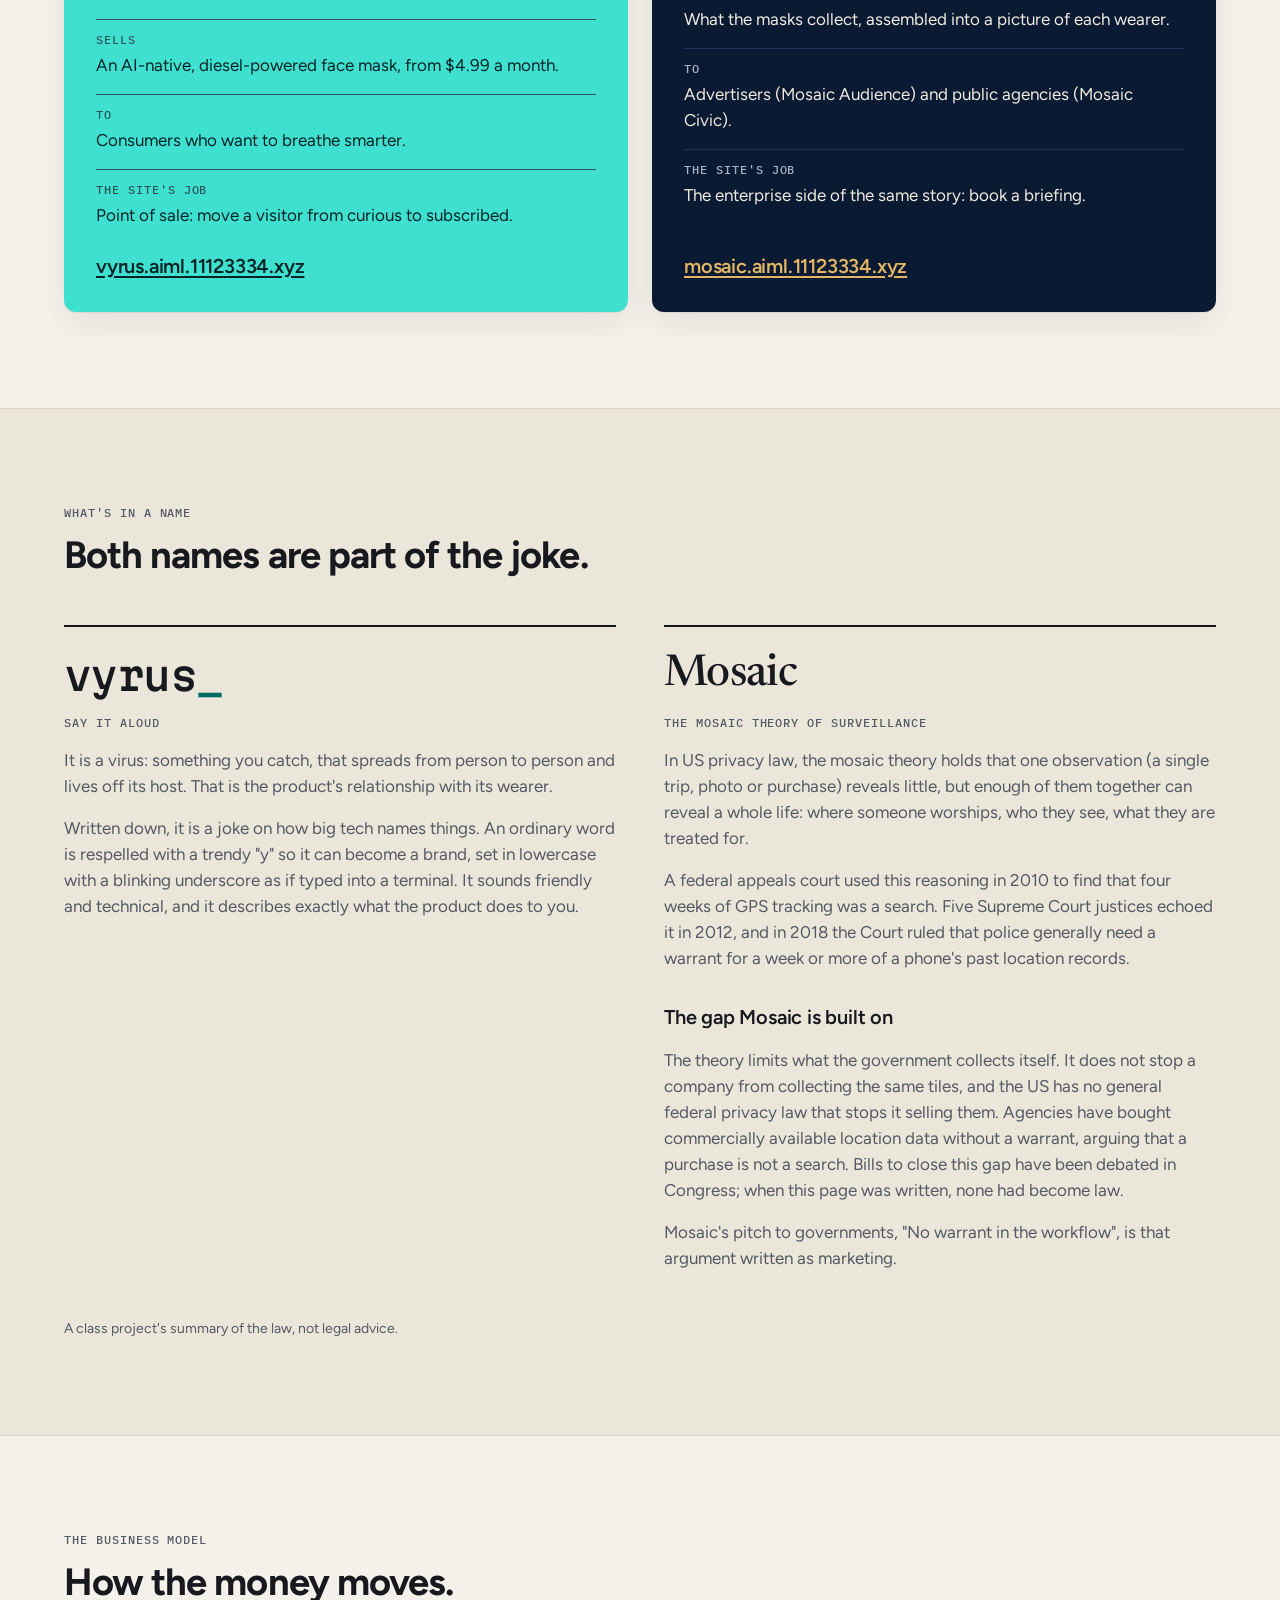
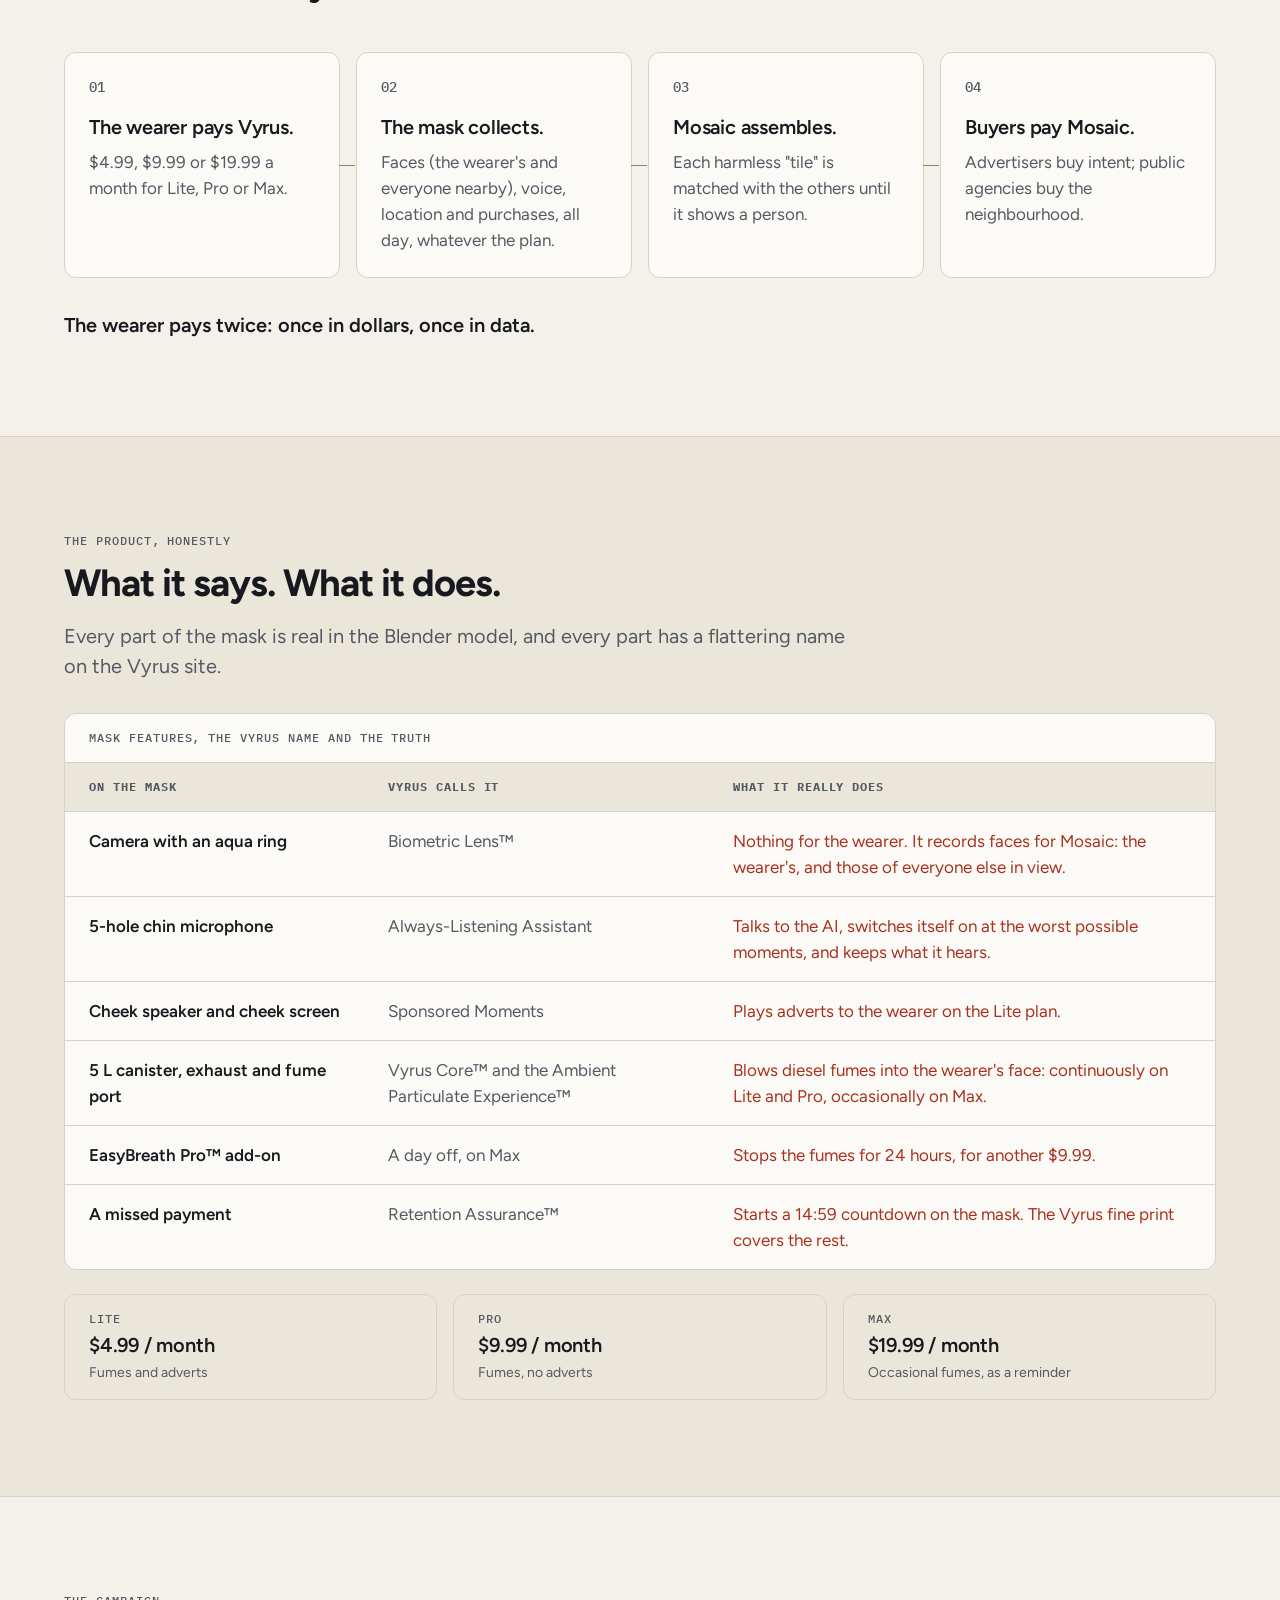
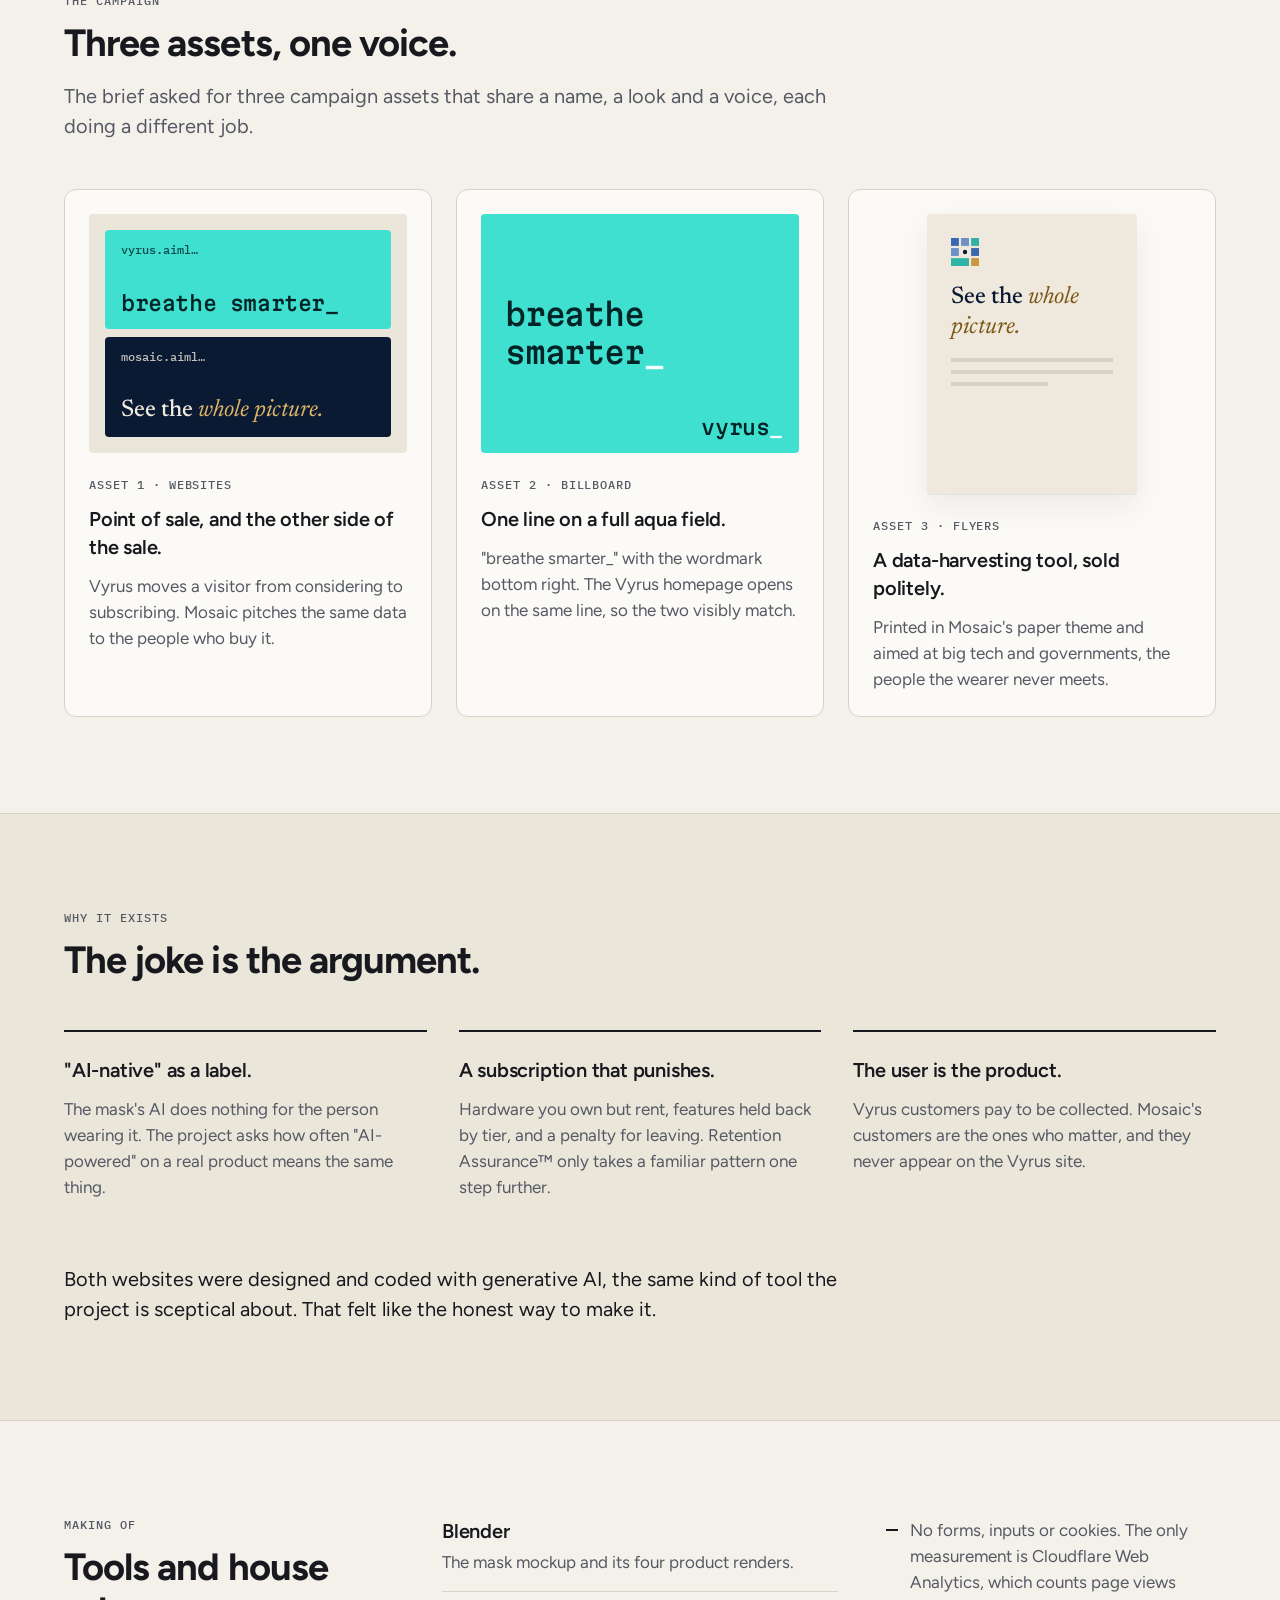
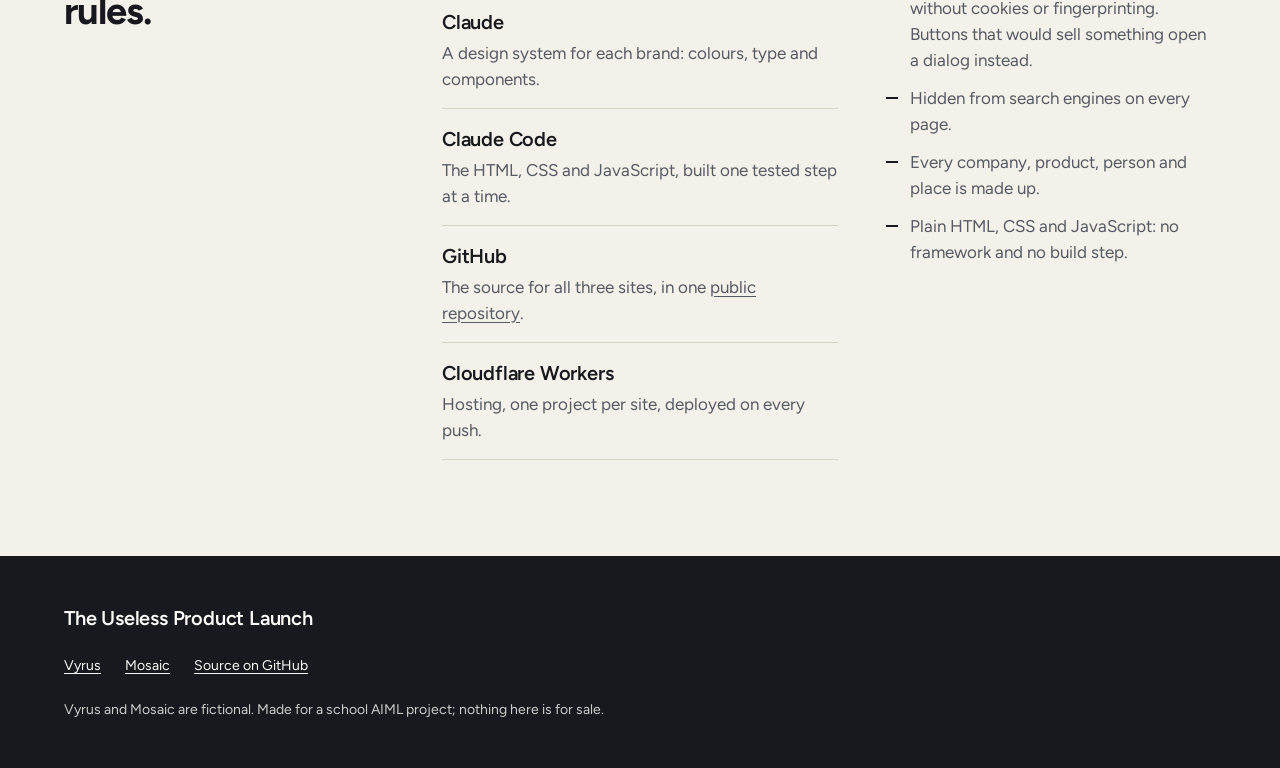
==== commit 68afed9e: "hub: name Cloudflare Web Analytics and Workers hosting in How it was made Co-Authored-By: Claude Opu" ====
--- a/hub/index.html
+++ b/hub/index.html
@@ -239,10 +239,10 @@
           <div><dt class="t-h3">Claude</dt><dd>A design system for each brand: colours, type and components.</dd></div>
           <div><dt class="t-h3">Claude Code</dt><dd>The HTML, CSS and JavaScript, built one tested step at a time.</dd></div>
           <div><dt class="t-h3">GitHub</dt><dd>The source for all three sites, in one <a href="https://github.com/notKivon/Vyrus-Mosaic">public repository</a>.</dd></div>
-          <div><dt class="t-h3">Cloudflare Pages</dt><dd>Hosting, one project per site, deployed on every push.</dd></div>
+          <div><dt class="t-h3">Cloudflare Workers</dt><dd>Hosting, one project per site, deployed on every push.</dd></div>
         </dl>
         <ul class="rules t-body">
-          <li>No forms, inputs, cookies, analytics or trackers. Buttons that would sell something open a dialog instead.</li>
+          <li>No forms, inputs or cookies. The only measurement is Cloudflare Web Analytics, which counts page views without cookies or fingerprinting. Buttons that would sell something open a dialog instead.</li>
           <li>Hidden from search engines on every page.</li>
           <li>Every company, product, person and place is made up.</li>
           <li>Plain HTML, CSS and JavaScript: no framework and no build step.</li>
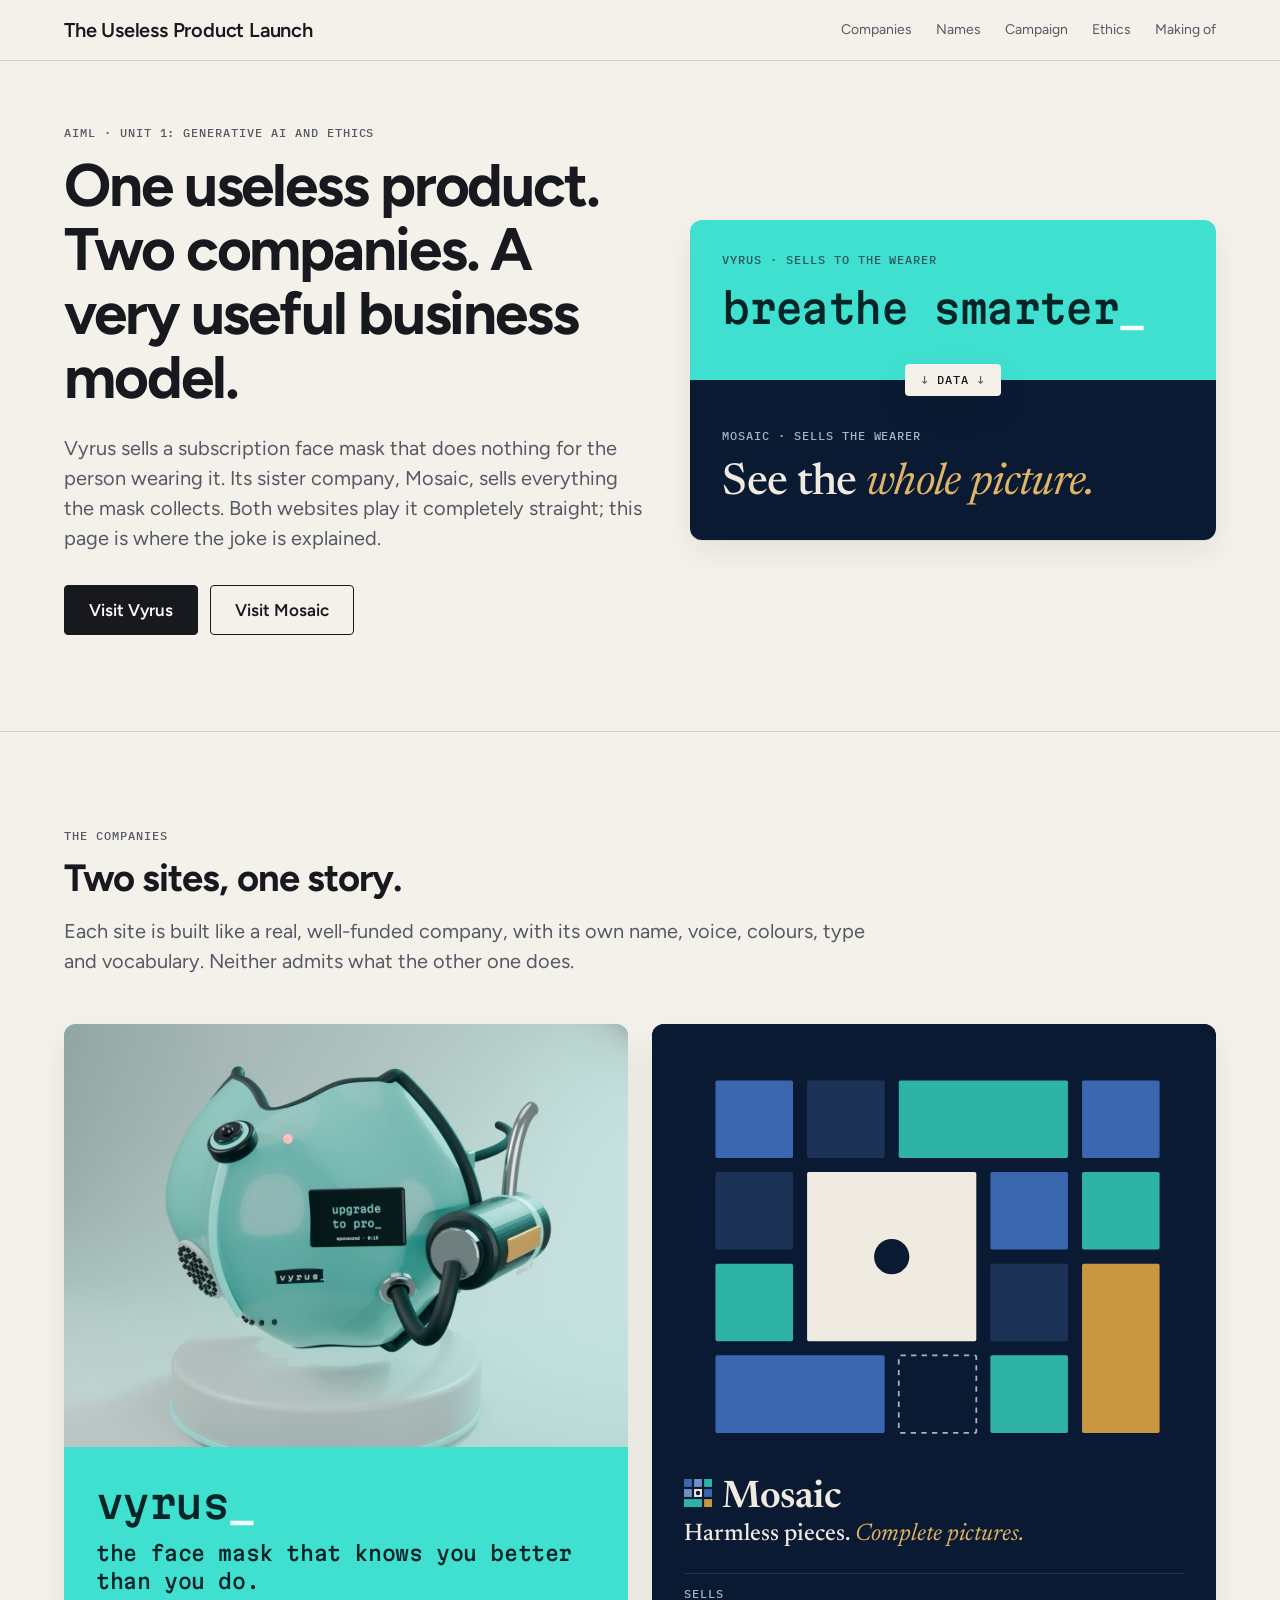
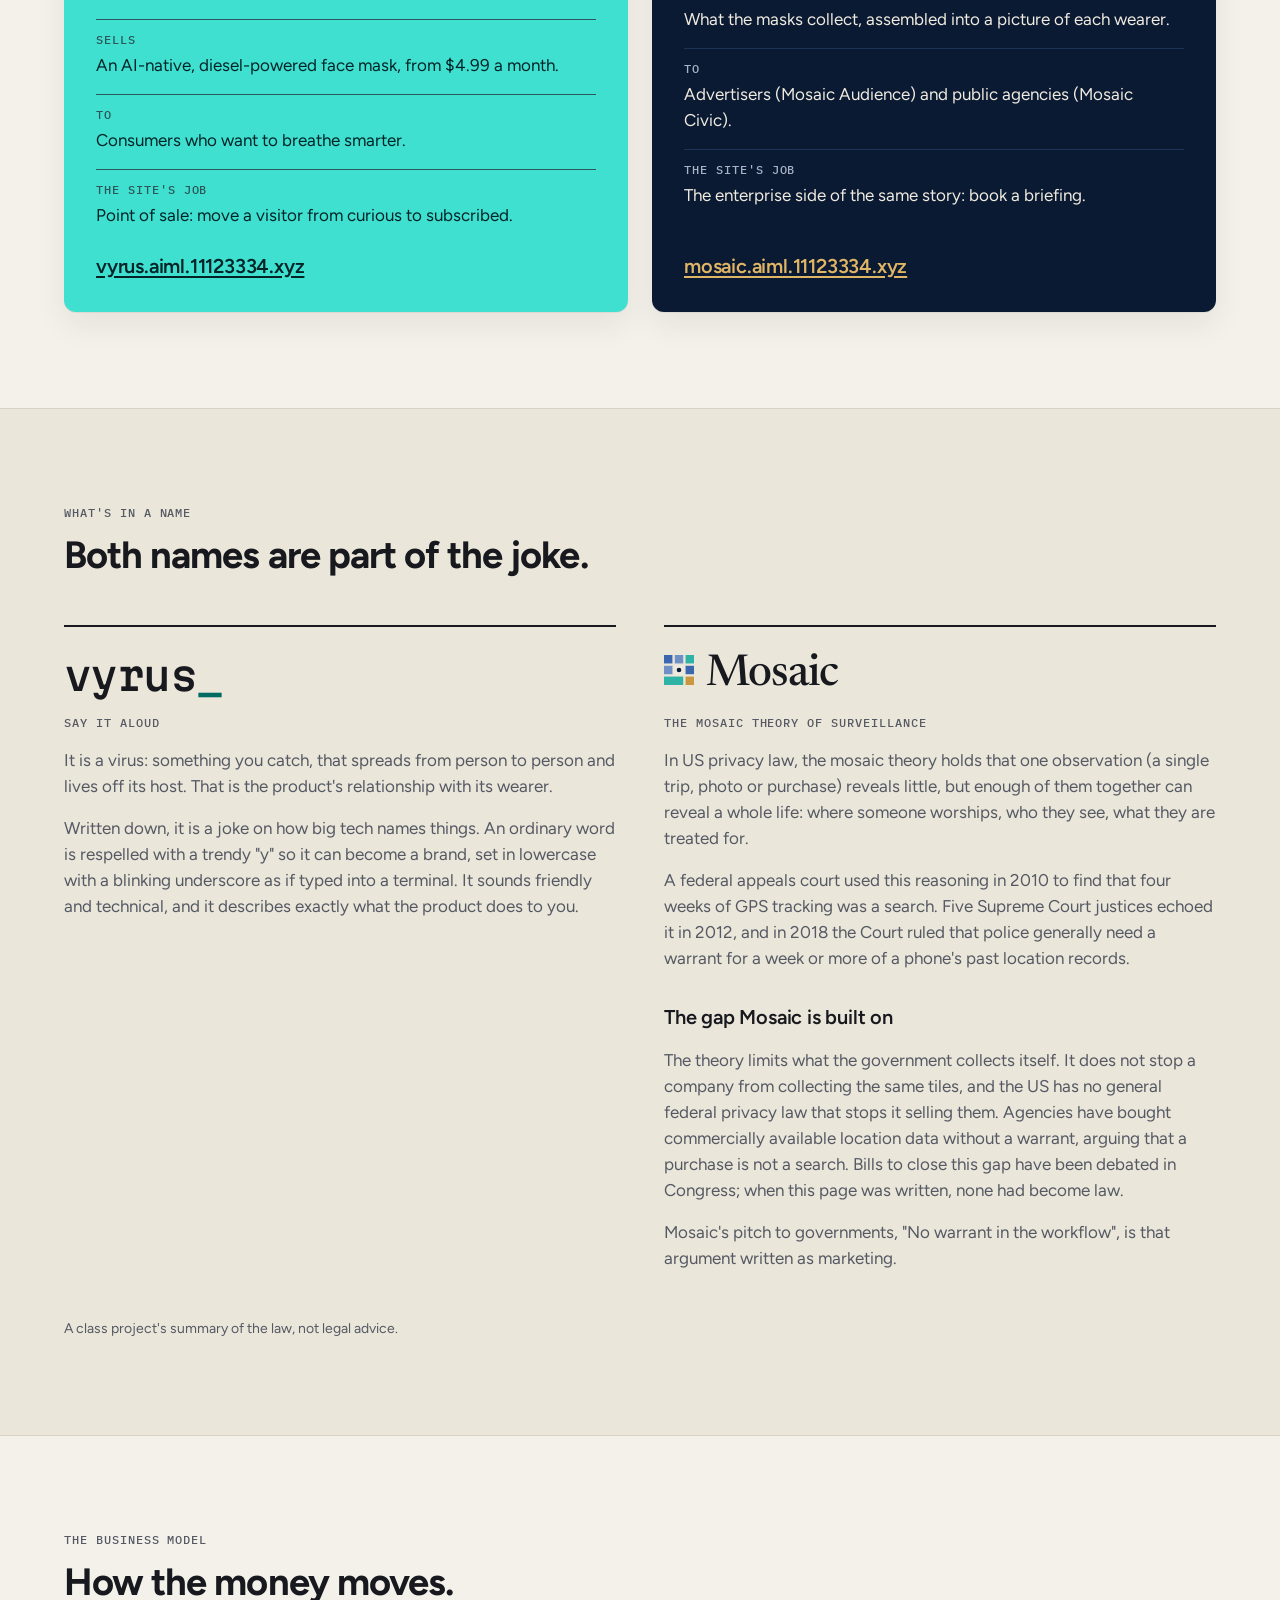
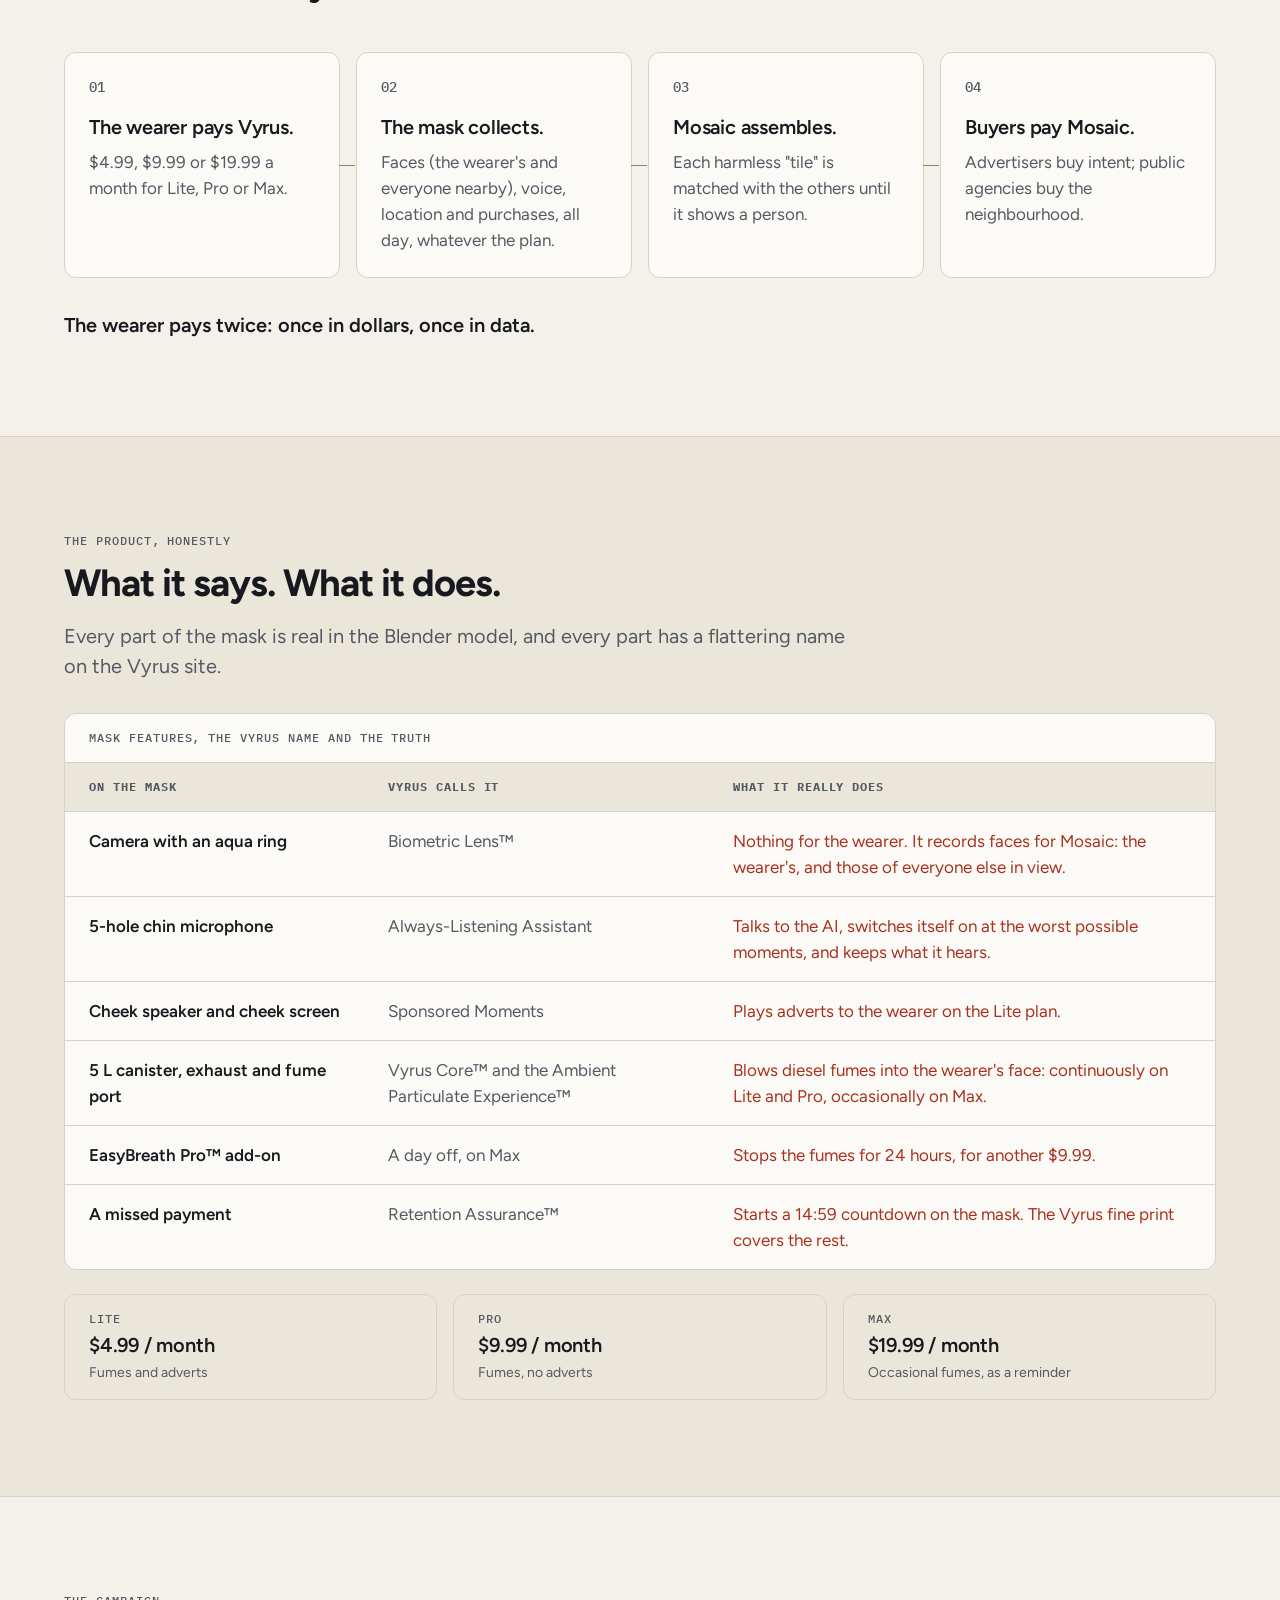
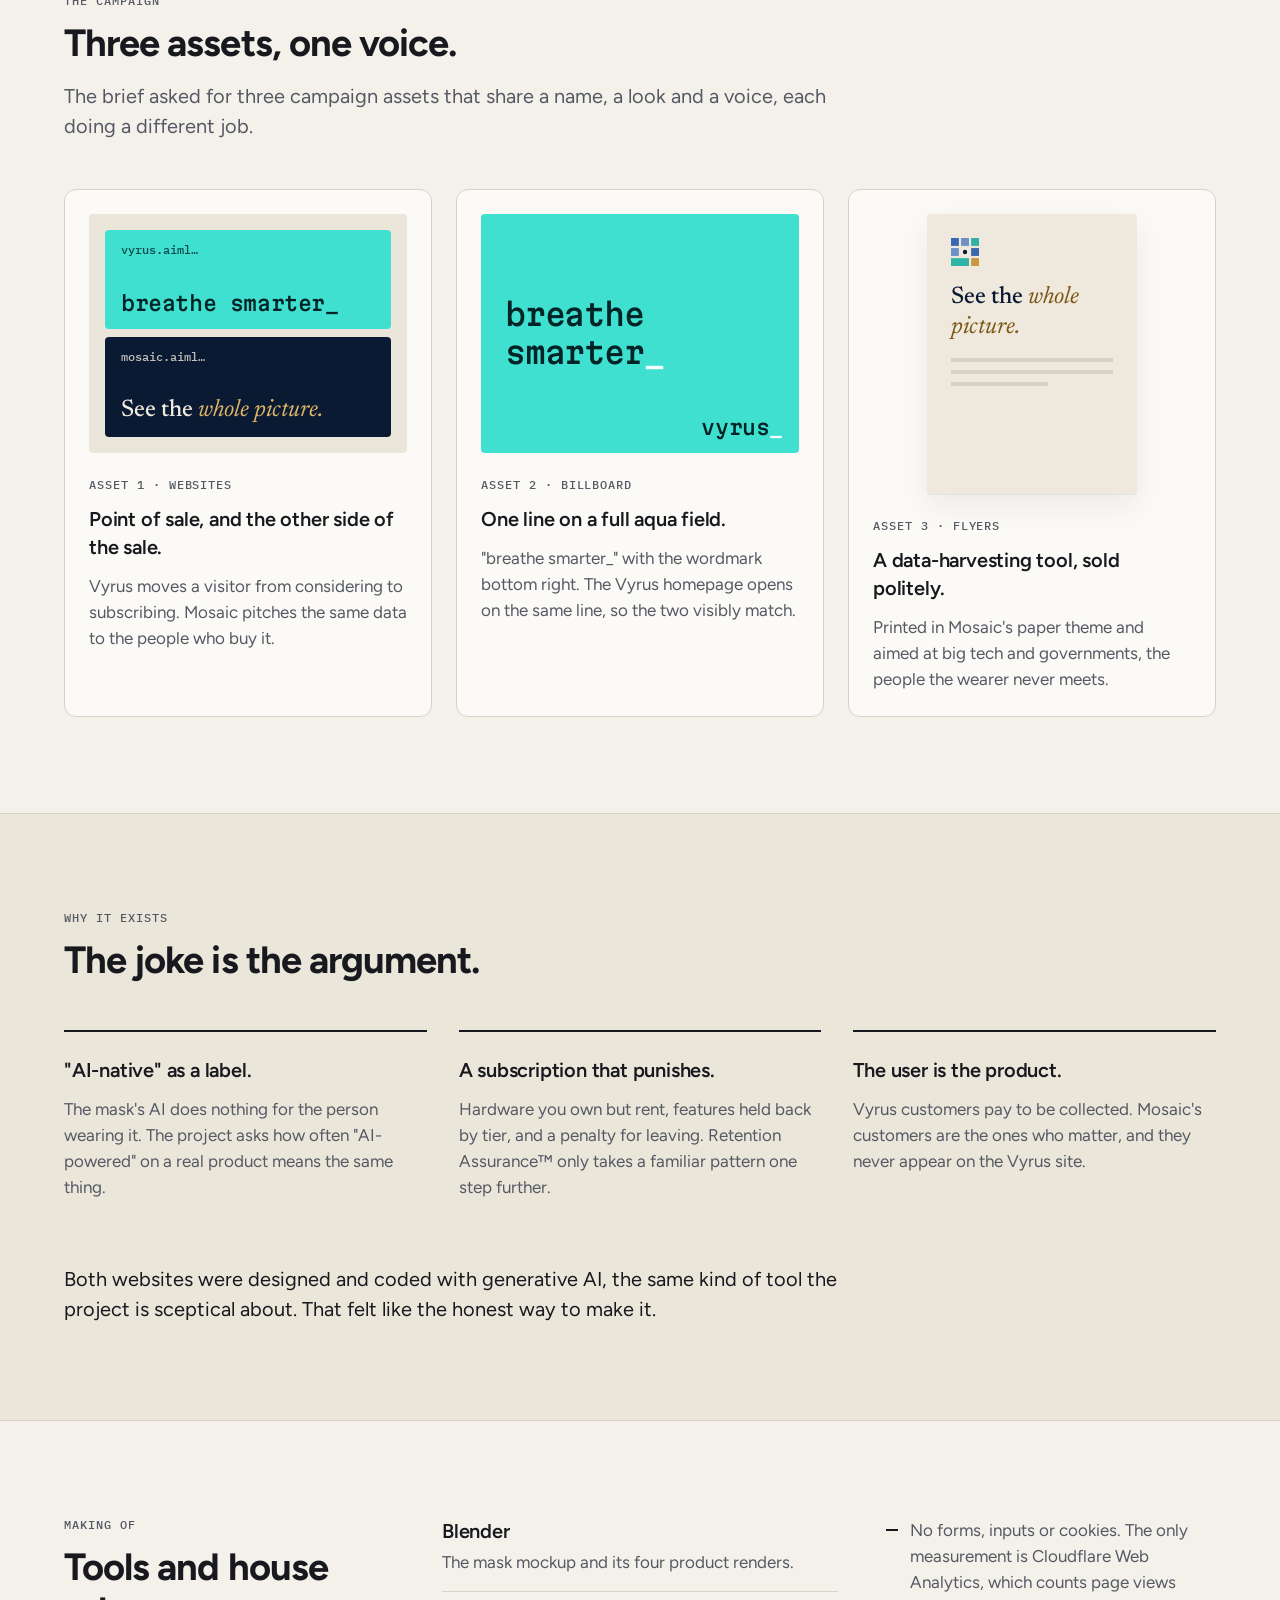
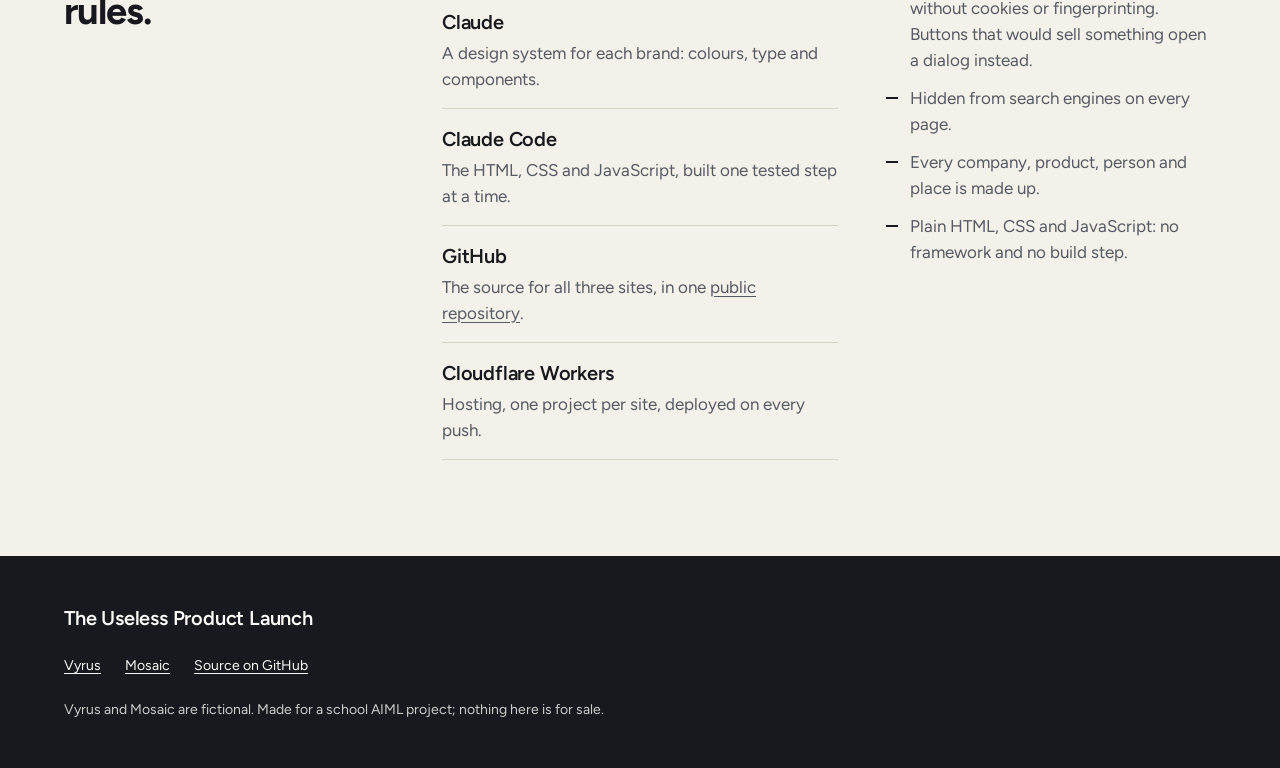
==== commit 7542ccde: "hub: Mosaic mark beside the wordmark in the names section Co-Authored-By: Claude Opus 5.5 <noreply@a" ====
--- a/hub/index.html
+++ b/hub/index.html
@@ -119,7 +119,7 @@
             </div>
           </article>
           <article class="name" aria-labelledby="name-mo">
-            <h3 class="name-word" id="name-mo"><span class="t-mo-display">Mosaic</span></h3>
+            <h3 class="name-word" id="name-mo"><span class="t-mo-display"><img class="name-mark" src="assets/img/mosaic-mark.svg" alt="" width="64" height="64">Mosaic</span></h3>
             <p class="t-label name-sub">The mosaic theory of surveillance</p>
             <div class="name-copy t-body">
               <p>In US privacy law, the mosaic theory holds that one observation (a single trip, photo or purchase) reveals little, but enough of them together can reveal a whole life: where someone worships, who they see, what they are treated for.</p>
--- a/hub/assets/css/tokens.css
+++ b/hub/assets/css/tokens.css
@@ -43,6 +43,8 @@
   --space-16:64px;
   --space-24:96px;
   --mo-wordmark-gap:10px;
+  /* Mark beside the display-size "Mosaic": as tall as the capital M (Newsreader cap height), same gap ratio as the lockup */
+  --mo-mark-cap:0.687em; --mo-mark-gap:0.26em;
   --radius-sm:4px;
   --radius-md:12px;
   --rule:1px;
--- a/hub/assets/css/site.css
+++ b/hub/assets/css/site.css
@@ -65,6 +65,7 @@
 .name{display:grid;gap:var(--space-4);align-content:start;padding-top:var(--space-6);border-top:2px solid var(--ink)}
 .name-word{margin:0;font-weight:inherit}
 .name-cursor{color:var(--vy-aqua-strong)}
+.name-mark{display:inline-block;height:var(--mo-mark-cap);width:auto;margin-right:var(--mo-mark-gap);vertical-align:baseline}
 .name-sub{color:var(--ink-muted)}
 .name-copy{display:grid;gap:var(--space-4);max-width:var(--measure)}
 .name-copy p{color:var(--ink-muted)}
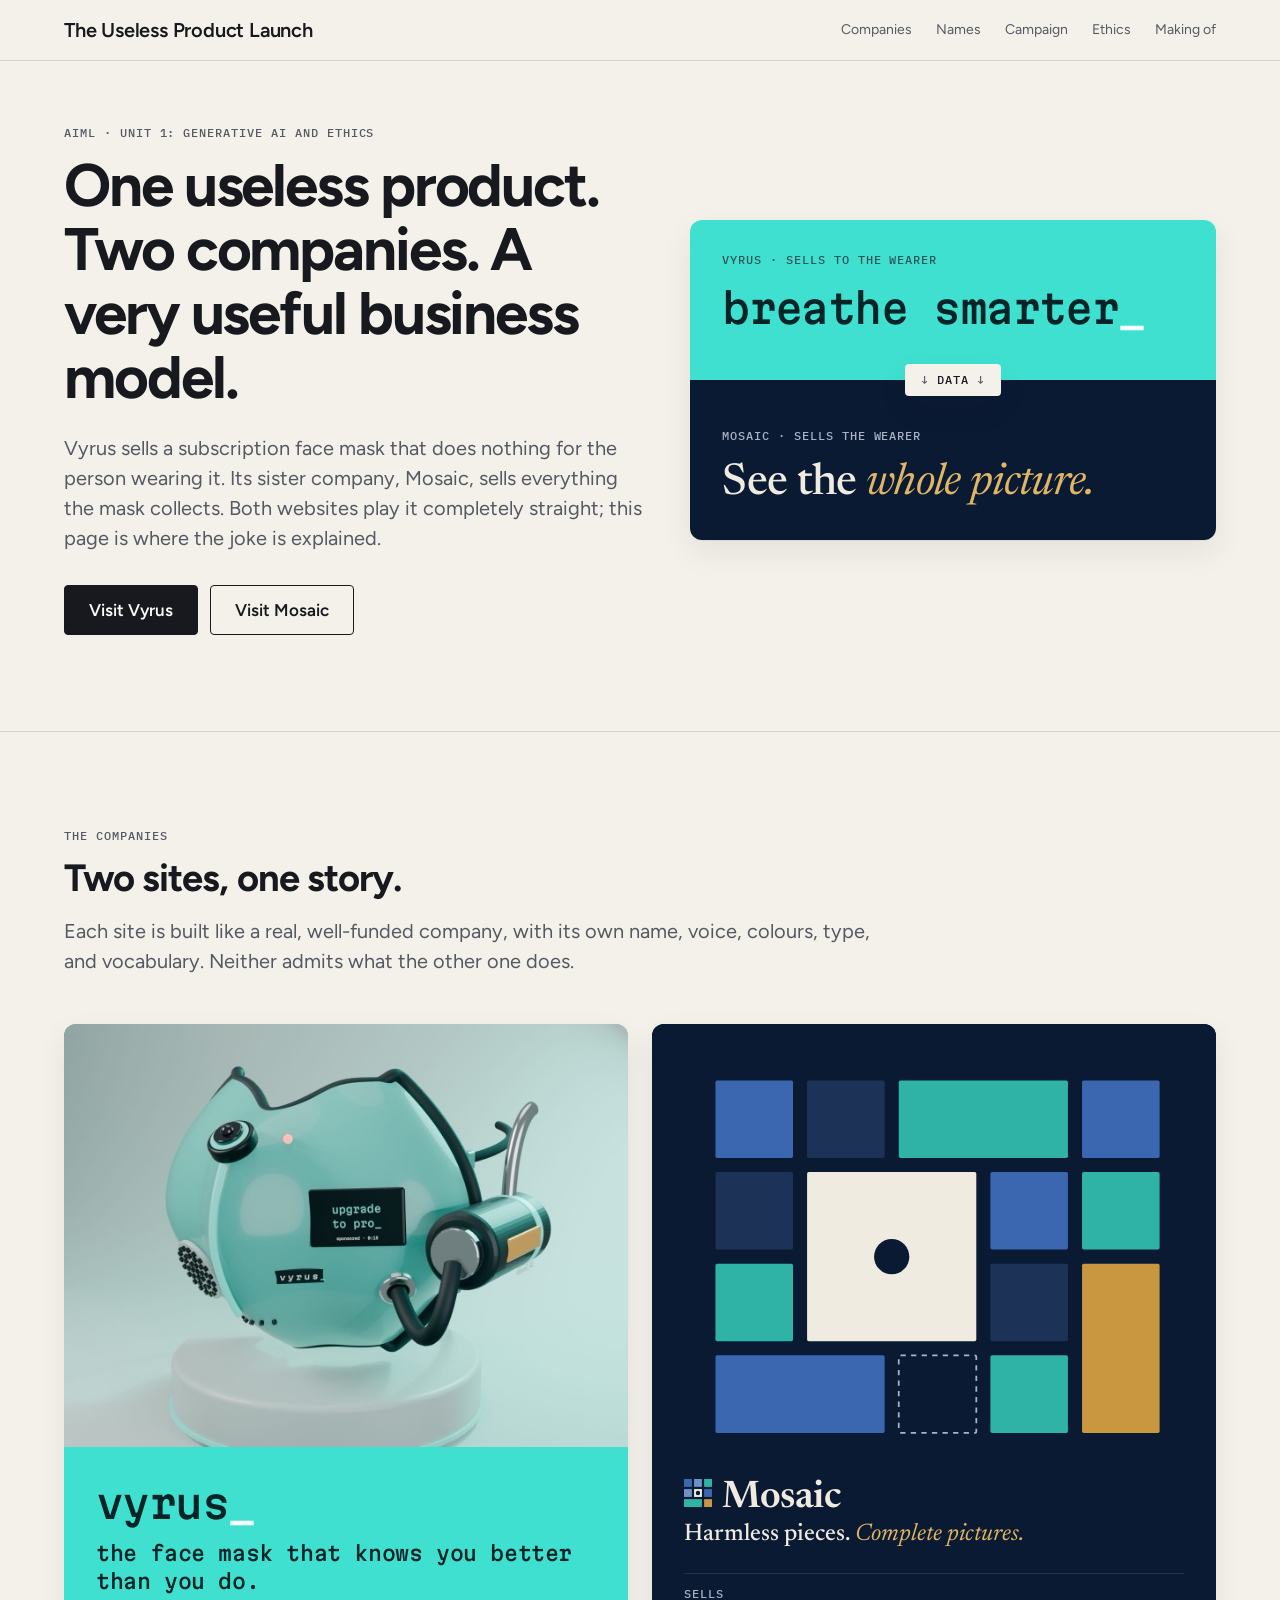
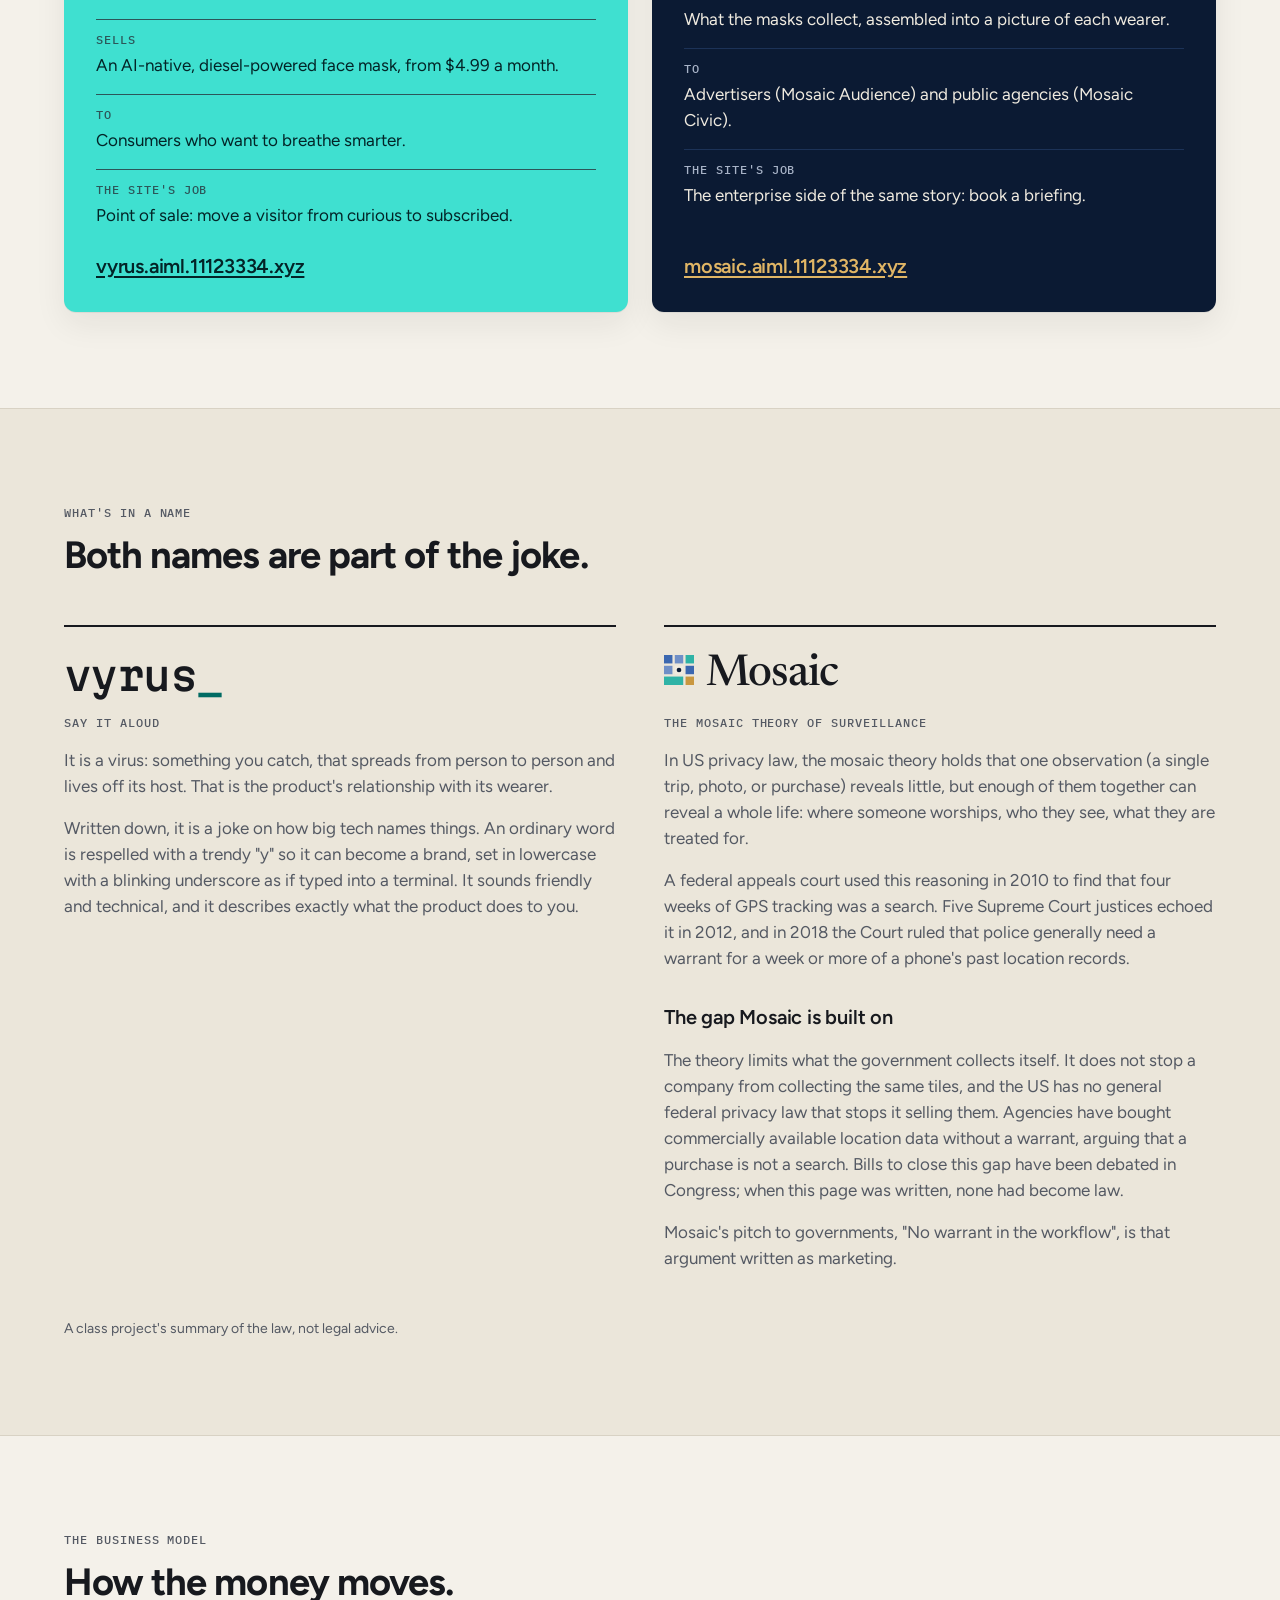
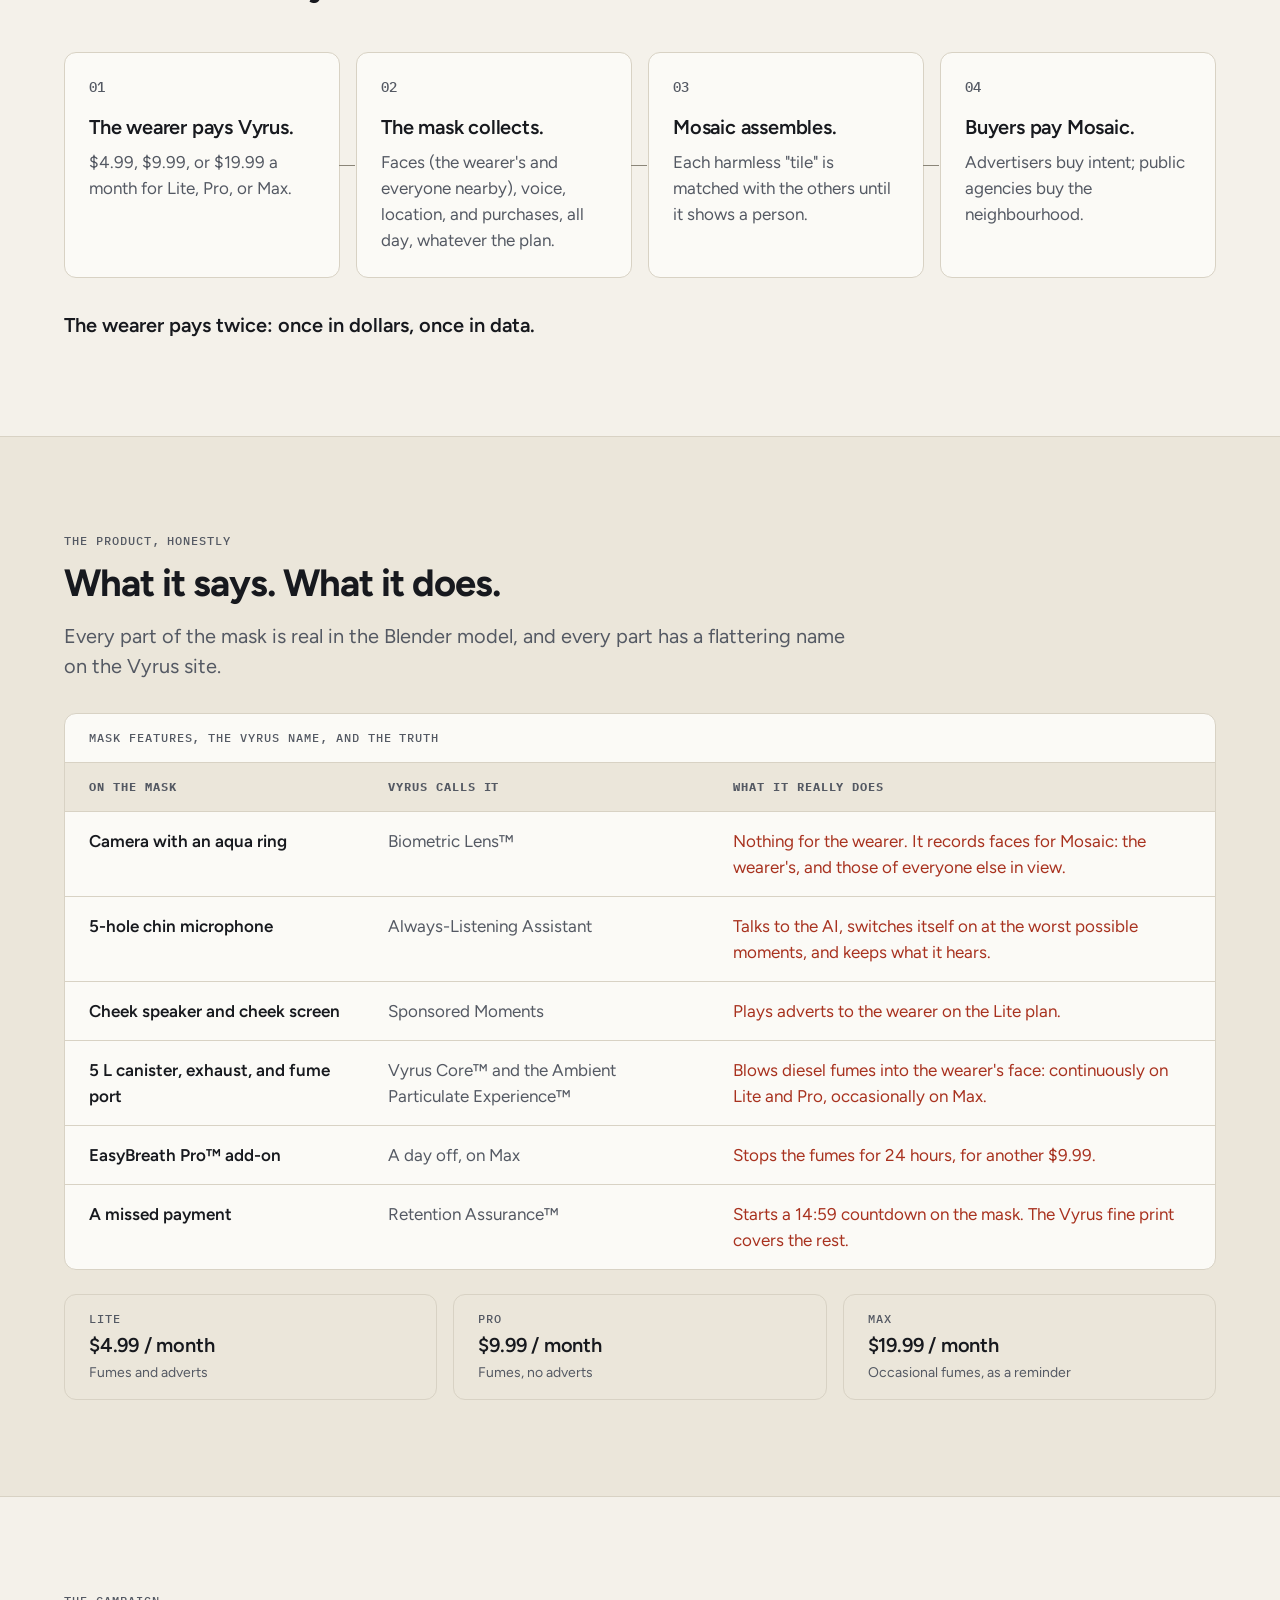
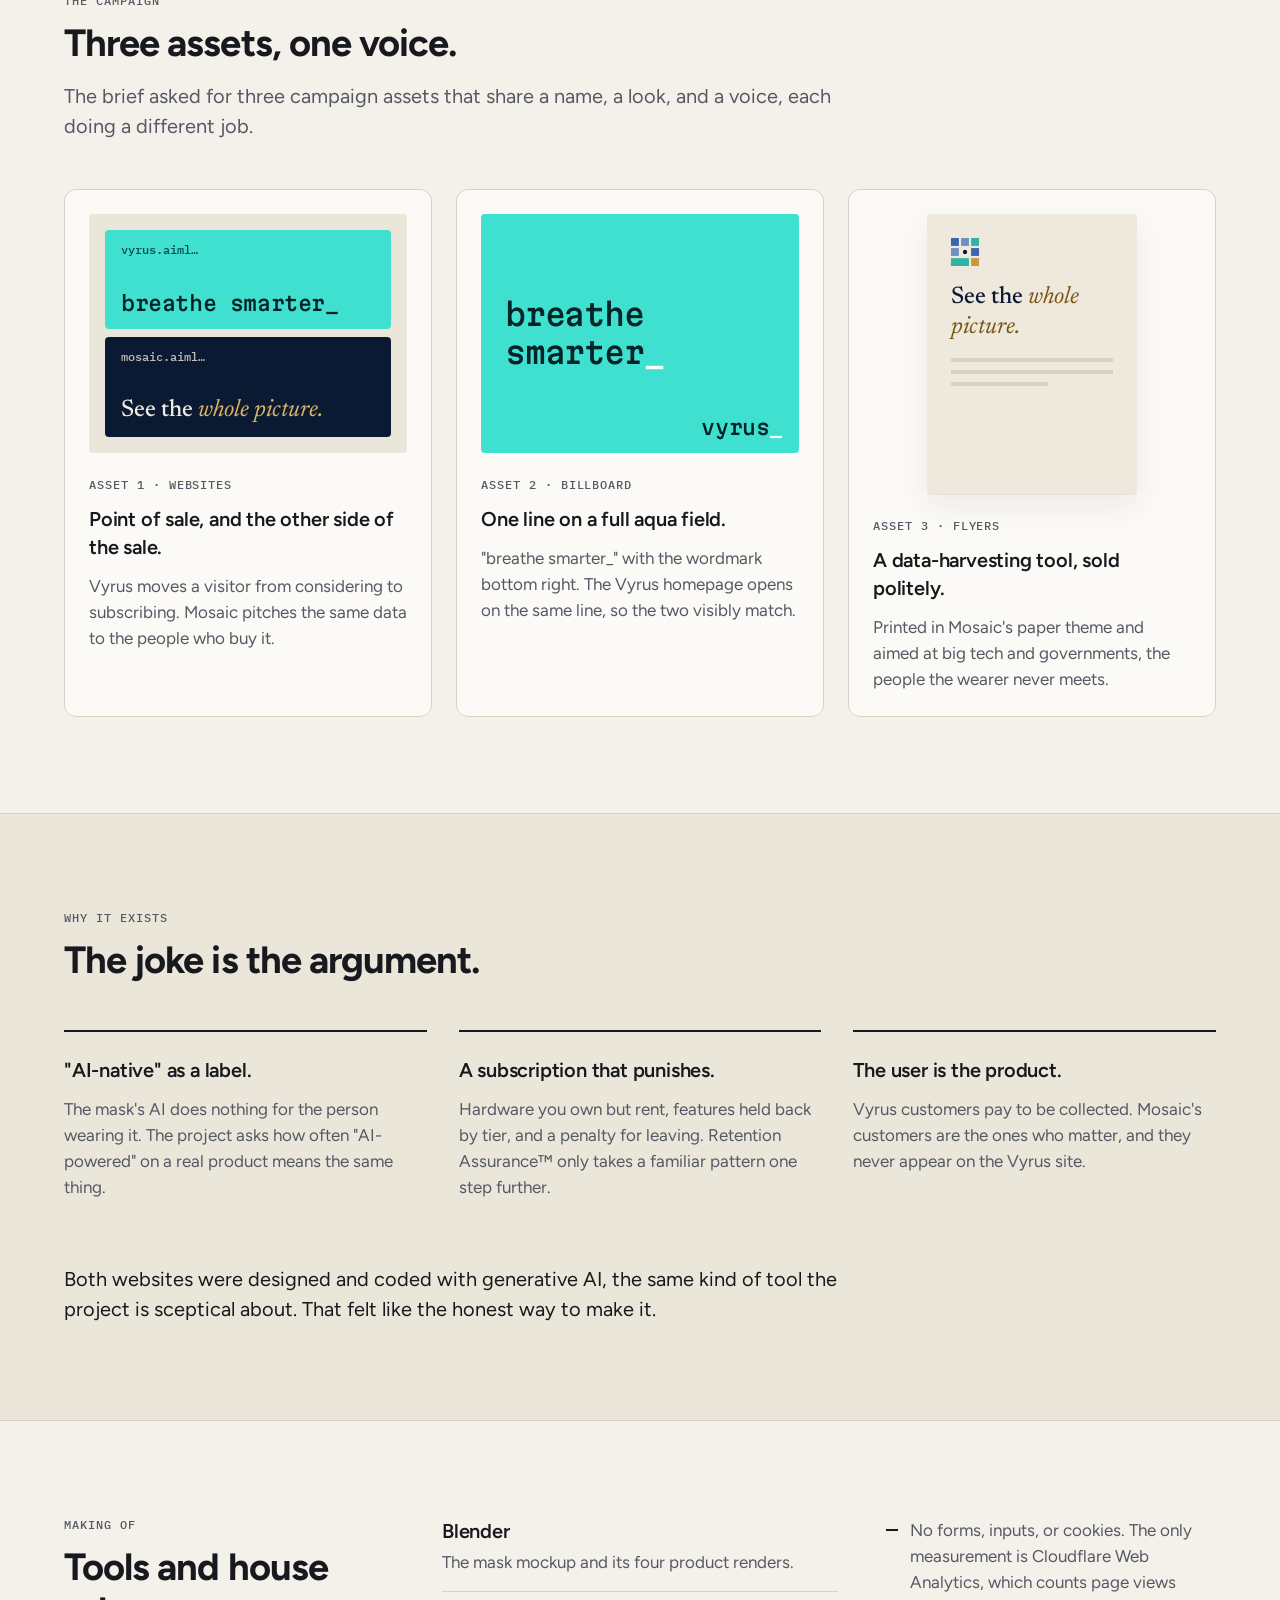
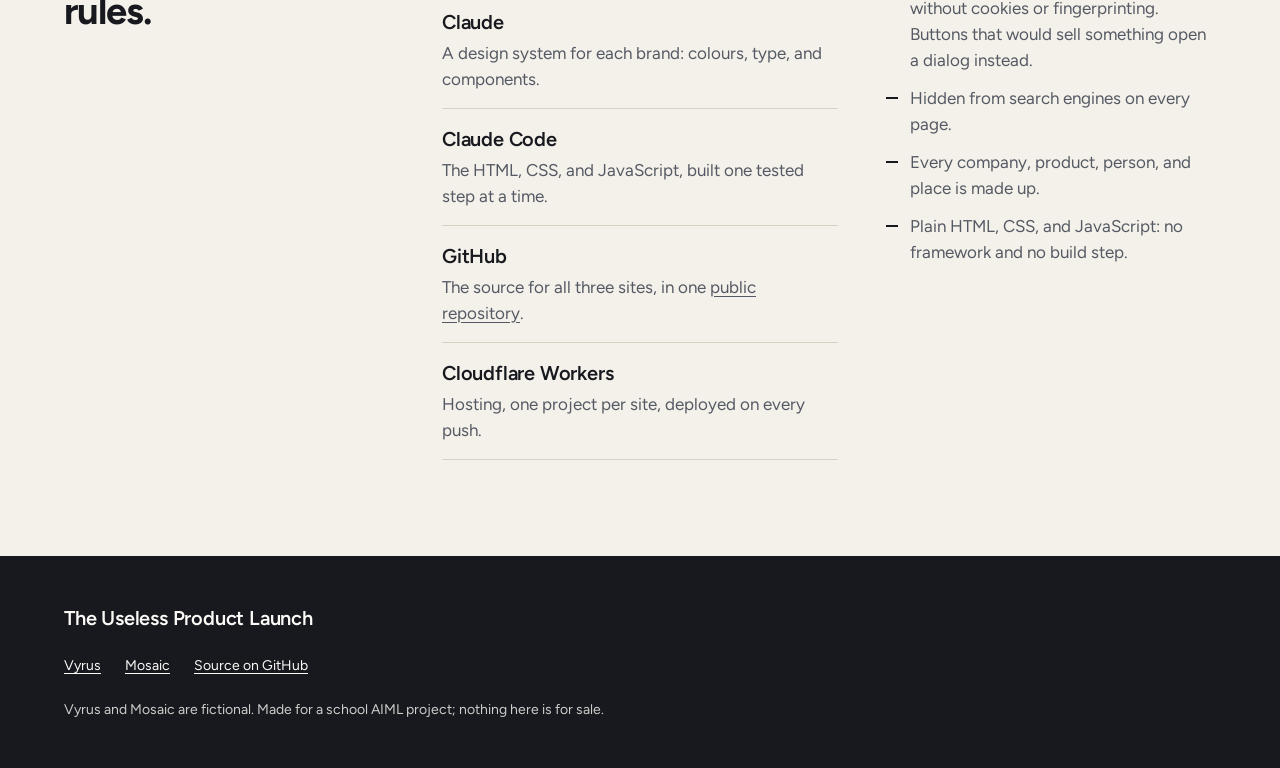
==== commit 38ec434a: "vyrus, mosaic, hub: serial commas in every list Co-Authored-By: Claude Opus 5.5 <noreply@anthropic.c" ====
--- a/hub/index.html
+++ b/hub/index.html
@@ -66,7 +66,7 @@
       <div class="container">
         <p class="t-label eyebrow">The companies</p>
         <h2 class="t-h2" id="companies-title">Two sites, one story.</h2>
-        <p class="t-lede measure section-lede">Each site is built like a real, well-funded company, with its own name, voice, colours, type and vocabulary. Neither admits what the other one does.</p>
+        <p class="t-lede measure section-lede">Each site is built like a real, well-funded company, with its own name, voice, colours, type, and vocabulary. Neither admits what the other one does.</p>
         <div class="companies">
           <article class="company company-vy" aria-labelledby="vy-title">
             <img class="company-img" src="assets/img/mask-hero-640.jpg" width="640" height="480" loading="lazy" alt="Vyrus mask, three-quarter view, aqua shell with a diesel canister on the side, on a pale display plinth">
@@ -122,7 +122,7 @@
             <h3 class="name-word" id="name-mo"><span class="t-mo-display"><img class="name-mark" src="assets/img/mosaic-mark.svg" alt="" width="64" height="64">Mosaic</span></h3>
             <p class="t-label name-sub">The mosaic theory of surveillance</p>
             <div class="name-copy t-body">
-              <p>In US privacy law, the mosaic theory holds that one observation (a single trip, photo or purchase) reveals little, but enough of them together can reveal a whole life: where someone worships, who they see, what they are treated for.</p>
+              <p>In US privacy law, the mosaic theory holds that one observation (a single trip, photo, or purchase) reveals little, but enough of them together can reveal a whole life: where someone worships, who they see, what they are treated for.</p>
               <p>A federal appeals court used this reasoning in 2010 to find that four weeks of GPS tracking was a search. Five Supreme Court justices echoed it in 2012, and in 2018 the Court ruled that police generally need a warrant for a week or more of a phone's past location records.</p>
               <h4 class="t-h3">The gap Mosaic is built on</h4>
               <p>The theory limits what the government collects itself. It does not stop a company from collecting the same tiles, and the US has no general federal privacy law that stops it selling them. Agencies have bought commercially available location data without a warrant, arguing that a purchase is not a search. Bills to close this gap have been debated in Congress; when this page was written, none had become law.</p>
@@ -139,8 +139,8 @@
         <p class="t-label eyebrow">The business model</p>
         <h2 class="t-h2" id="money-title">How the money moves.</h2>
         <ol class="flow">
-          <li class="flow-step"><span class="t-num flow-n">01</span><h3 class="t-h3">The wearer pays Vyrus.</h3><p class="t-body">$4.99, $9.99 or $19.99 a month for Lite, Pro or Max.</p></li>
-          <li class="flow-step"><span class="t-num flow-n">02</span><h3 class="t-h3">The mask collects.</h3><p class="t-body">Faces (the wearer's and everyone nearby), voice, location and purchases, all day, whatever the plan.</p></li>
+          <li class="flow-step"><span class="t-num flow-n">01</span><h3 class="t-h3">The wearer pays Vyrus.</h3><p class="t-body">$4.99, $9.99, or $19.99 a month for Lite, Pro, or Max.</p></li>
+          <li class="flow-step"><span class="t-num flow-n">02</span><h3 class="t-h3">The mask collects.</h3><p class="t-body">Faces (the wearer's and everyone nearby), voice, location, and purchases, all day, whatever the plan.</p></li>
           <li class="flow-step"><span class="t-num flow-n">03</span><h3 class="t-h3">Mosaic assembles.</h3><p class="t-body">Each harmless "tile" is matched with the others until it shows a person.</p></li>
           <li class="flow-step"><span class="t-num flow-n">04</span><h3 class="t-h3">Buyers pay Mosaic.</h3><p class="t-body">Advertisers buy intent; public agencies buy the neighbourhood.</p></li>
         </ol>
@@ -155,7 +155,7 @@
         <p class="t-lede measure section-lede">Every part of the mask is real in the Blender model, and every part has a flattering name on the Vyrus site.</p>
         <div class="table-scroll" role="region" aria-labelledby="truth-caption" tabindex="0">
           <table class="truth t-body">
-            <caption class="t-label" id="truth-caption">Mask features, the Vyrus name and the truth</caption>
+            <caption class="t-label" id="truth-caption">Mask features, the Vyrus name, and the truth</caption>
             <thead class="t-label">
               <tr><th scope="col">On the mask</th><th scope="col">Vyrus calls it</th><th scope="col">What it really does</th></tr>
             </thead>
@@ -163,7 +163,7 @@
               <tr><th scope="row">Camera with an aqua ring</th><td>Biometric Lens™</td><td>Nothing for the wearer. It records faces for Mosaic: the wearer's, and those of everyone else in view.</td></tr>
               <tr><th scope="row">5-hole chin microphone</th><td>Always-Listening Assistant</td><td>Talks to the AI, switches itself on at the worst possible moments, and keeps what it hears.</td></tr>
               <tr><th scope="row">Cheek speaker and cheek screen</th><td>Sponsored Moments</td><td>Plays adverts to the wearer on the Lite plan.</td></tr>
-              <tr><th scope="row">5 L canister, exhaust and fume port</th><td>Vyrus Core™ and the Ambient Particulate Experience™</td><td>Blows diesel fumes into the wearer's face: continuously on Lite and Pro, occasionally on Max.</td></tr>
+              <tr><th scope="row">5 L canister, exhaust, and fume port</th><td>Vyrus Core™ and the Ambient Particulate Experience™</td><td>Blows diesel fumes into the wearer's face: continuously on Lite and Pro, occasionally on Max.</td></tr>
               <tr><th scope="row">EasyBreath Pro™ add-on</th><td>A day off, on Max</td><td>Stops the fumes for 24 hours, for another $9.99.</td></tr>
               <tr><th scope="row">A missed payment</th><td>Retention Assurance™</td><td>Starts a 14:59 countdown on the mask. The Vyrus fine print covers the rest.</td></tr>
             </tbody>
@@ -181,7 +181,7 @@
       <div class="container">
         <p class="t-label eyebrow">The campaign</p>
         <h2 class="t-h2" id="campaign-title">Three assets, one voice.</h2>
-        <p class="t-lede measure section-lede">The brief asked for three campaign assets that share a name, a look and a voice, each doing a different job.</p>
+        <p class="t-lede measure section-lede">The brief asked for three campaign assets that share a name, a look, and a voice, each doing a different job.</p>
         <div class="assets">
           <article class="asset">
             <div class="mock mock-web" aria-hidden="true">
@@ -236,16 +236,16 @@
         </div>
         <dl class="tools t-body">
           <div><dt class="t-h3">Blender</dt><dd>The mask mockup and its four product renders.</dd></div>
-          <div><dt class="t-h3">Claude</dt><dd>A design system for each brand: colours, type and components.</dd></div>
-          <div><dt class="t-h3">Claude Code</dt><dd>The HTML, CSS and JavaScript, built one tested step at a time.</dd></div>
+          <div><dt class="t-h3">Claude</dt><dd>A design system for each brand: colours, type, and components.</dd></div>
+          <div><dt class="t-h3">Claude Code</dt><dd>The HTML, CSS, and JavaScript, built one tested step at a time.</dd></div>
           <div><dt class="t-h3">GitHub</dt><dd>The source for all three sites, in one <a href="https://github.com/notKivon/Vyrus-Mosaic">public repository</a>.</dd></div>
           <div><dt class="t-h3">Cloudflare Workers</dt><dd>Hosting, one project per site, deployed on every push.</dd></div>
         </dl>
         <ul class="rules t-body">
-          <li>No forms, inputs or cookies. The only measurement is Cloudflare Web Analytics, which counts page views without cookies or fingerprinting. Buttons that would sell something open a dialog instead.</li>
+          <li>No forms, inputs, or cookies. The only measurement is Cloudflare Web Analytics, which counts page views without cookies or fingerprinting. Buttons that would sell something open a dialog instead.</li>
           <li>Hidden from search engines on every page.</li>
-          <li>Every company, product, person and place is made up.</li>
-          <li>Plain HTML, CSS and JavaScript: no framework and no build step.</li>
+          <li>Every company, product, person, and place is made up.</li>
+          <li>Plain HTML, CSS, and JavaScript: no framework and no build step.</li>
         </ul>
       </div>
     </section>
--- a/hub/assets/css/tokens.css
+++ b/hub/assets/css/tokens.css
@@ -1,4 +1,4 @@
-/* Project hub tokens (written by hand, 24 Sep 2026). Single source for every colour, font and size: never hard-code these values elsewhere. */
+/* Project hub tokens (written by hand, 24 Sep 2026). Single source for every colour, font, and size: never hard-code these values elsewhere. */
 :root{
   --paper:#f4f1ea;
   --card:#fbfaf6;
--- a/hub/assets/css/components.css
+++ b/hub/assets/css/components.css
@@ -1,4 +1,4 @@
-/* Project hub components. Colours, type and spacing come from tokens.css only. */
+/* Project hub components. Colours, type, and spacing come from tokens.css only. */
 
 /* Buttons */
 .btn{display:inline-flex;align-items:center;justify-content:center;min-height:48px;padding:var(--space-3) var(--space-6);border:var(--rule) solid var(--ink);border-radius:var(--radius-sm);text-decoration:none;transition:background-color .15s ease,color .15s ease}
